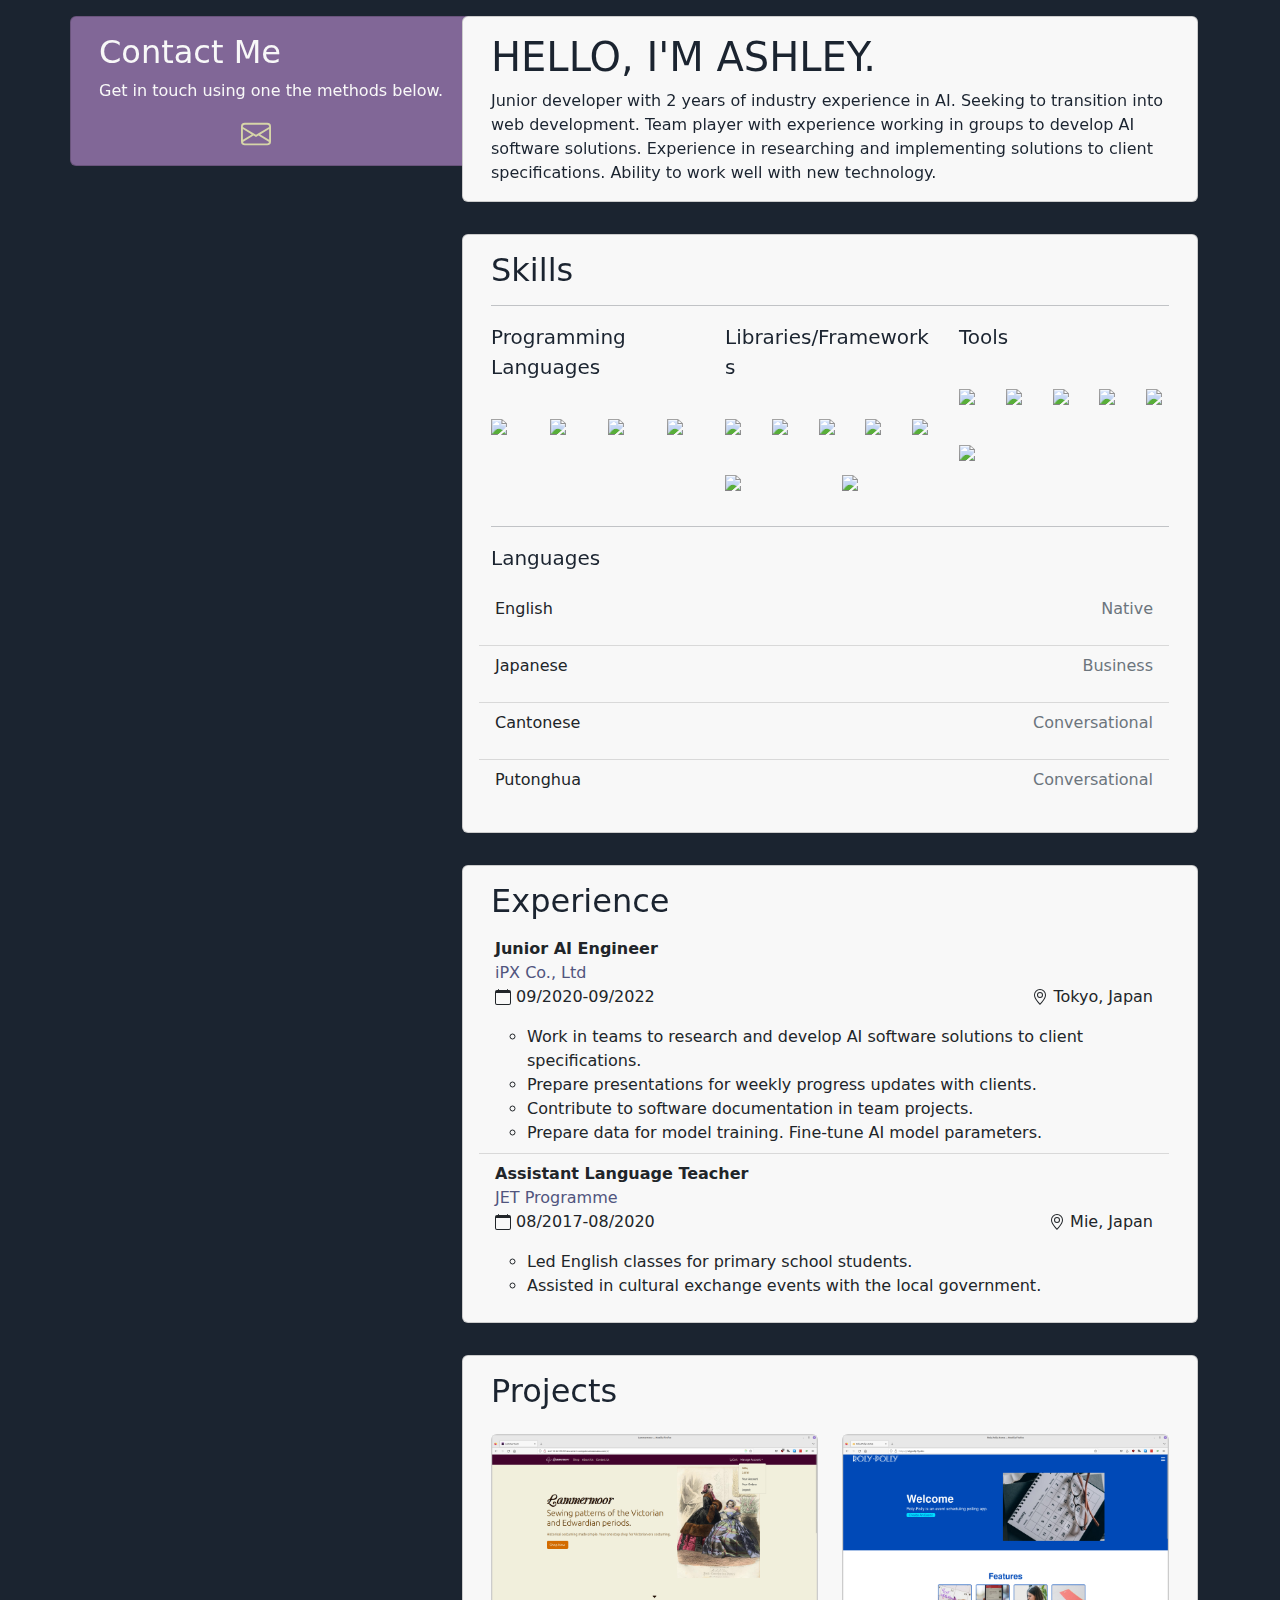
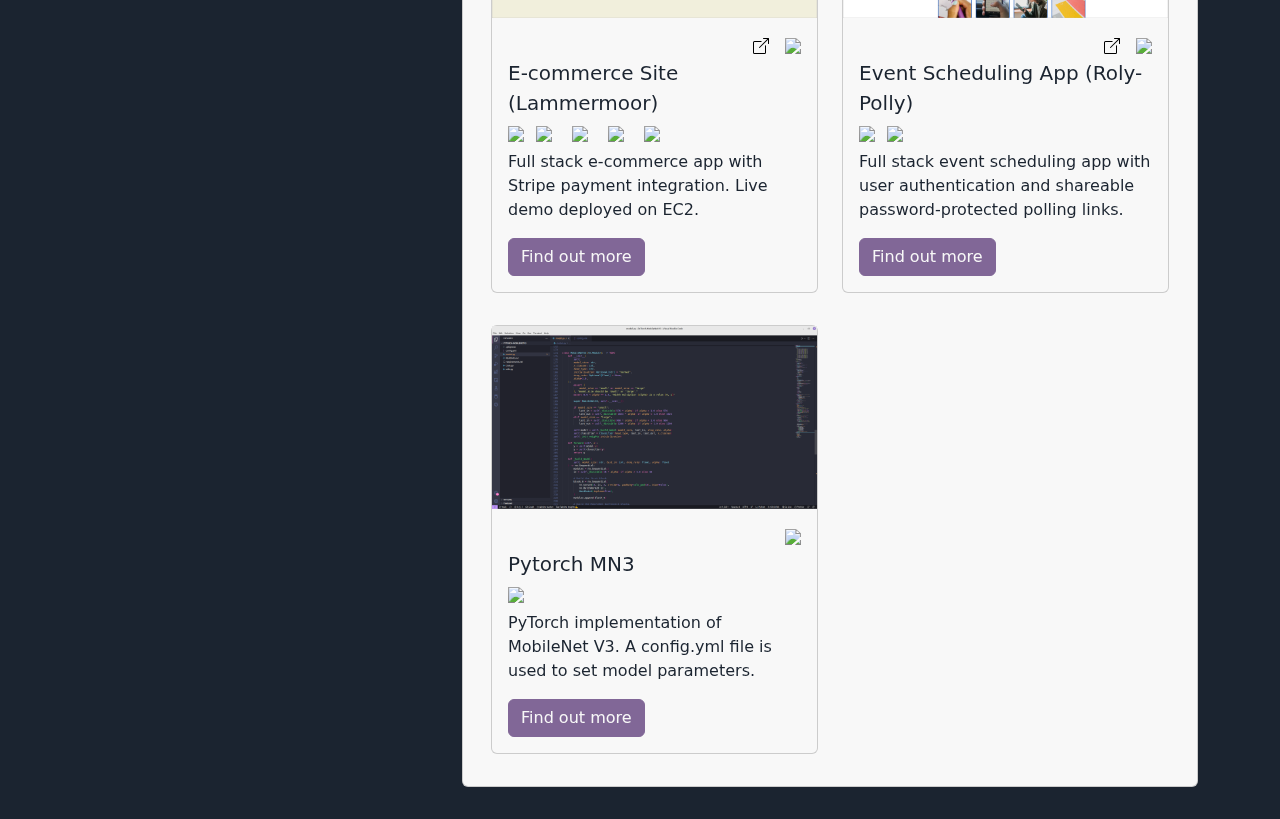
==== index.html @ e58e3824 "Initial commit" ====
<!DOCTYPE html>
<html lang="en">
  <head>
    <meta charset="utf-8" />
    <meta name="viewport" content="width=device-width, initial-scale=1" />
    <title>Ashley Pak &#124; Developer</title>
    <meta name="author" content="Ashley Pak" />
    <meta
      name="description"
      content="I'm a Python developer with two years of experience."
    />
    <link href="/css/main.min.css" rel="stylesheet" />
    <link
      rel="stylesheet"
      href="https://cdn.jsdelivr.net/gh/devicons/devicon@v2.15.1/devicon.min.css"
    />
  </head>
  <body>
    <div class="container py-3">
      <main>
        <div class="row">
          <div class="col-xl-4">
            <div class="row position-fixed d-none d-xl-block">
              <div class="card card-primary">
                <div class="card-body">
                  <h2 class="card-title card-title-primary">Contact Me</h2>
                  <p class="card-text card-text-primary">
                    Get in touch using one the methods below.
                  </p>
                  <div class="d-flex justify-content-between w-50">
                    <a href="https://github.com/ashuuuriii">
                      <i class="devicon-github-original text-light icon-lg"></i>
                    </a>
                    <a href="https://www.linkedin.com/in/ashleyrupak/">
                      <i class="devicon-linkedin-plain text-light icon-lg"></i>
                    </a>
                    <a href="mailto:apak@mailsire.com">
                      <svg
                        xmlns="http://www.w3.org/2000/svg"
                        width="30"
                        height="30"
                        fill="#d6d5a8"
                        class="bi bi-envelope"
                        viewBox="0 0 16 16"
                      >
                        <path
                          d="M0 4a2 2 0 0 1 2-2h12a2 2 0 0 1 2 2v8a2 2 0 0 1-2 2H2a2 2 0 0 1-2-2V4Zm2-1a1 1 0 0 0-1 1v.217l7 4.2 7-4.2V4a1 1 0 0 0-1-1H2Zm13 2.383-4.708 2.825L15 11.105V5.383Zm-.034 6.876-5.64-3.471L8 9.583l-1.326-.795-5.64 3.47A1 1 0 0 0 2 13h12a1 1 0 0 0 .966-.741ZM1 11.105l4.708-2.897L1 5.383v5.722Z"
                        />
                      </svg>
                    </a>
                  </div>
                </div>
              </div>
            </div>
          </div>
          <div class="col-xl-8 px-4">
            <div class="row pb-3">
              <div class="card card-default" id="about-card">
                <div class="card-body">
                  <h1 class="card-title text-uppercase">Hello, I'm Ashley.</h1>
                  <p class="card-text">
                    Junior developer with 2 years of industry experience in AI.
                    Seeking to transition into web development. Team player with
                    experience working in groups to develop AI software
                    solutions. Experience in researching and implementing
                    solutions to client specifications. Ability to work well
                    with new technology.
                  </p>
                </div>
              </div>
            </div>
            <div class="row py-3">
              <div class="card card-default" id="skills-card">
                <div class="card-body">
                  <h2 class="card-title">Skills</h2>
                  <hr />
                  <div class="row">
                    <div class="col-lg-4">
                      <p class="lead card-text">Programming Languages</p>
                      <div class="row">
                        <div class="col py-3">
                          <img
                            src="https://cdn.jsdelivr.net/gh/devicons/devicon/icons/python/python-original-wordmark.svg"
                            width="50"
                          />
                        </div>
                        <div class="col py-3">
                          <img
                            src="https://cdn.jsdelivr.net/gh/devicons/devicon/icons/javascript/javascript-original.svg"
                            width="50"
                          />
                        </div>
                        <div class="col py-3">
                          <img
                            src="https://cdn.jsdelivr.net/gh/devicons/devicon/icons/html5/html5-original-wordmark.svg"
                            width="50"
                          />
                        </div>
                        <div class="col py-3">
                          <img
                            src="https://cdn.jsdelivr.net/gh/devicons/devicon/icons/css3/css3-original-wordmark.svg"
                            width="50"
                          />
                        </div>
                      </div>
                    </div>
                    <div class="col-lg-4">
                      <p class="lead card-text">Libraries/Frameworks</p>
                      <div class="row">
                        <div class="col py-3">
                          <img
                            src="https://cdn.jsdelivr.net/gh/devicons/devicon/icons/django/django-plain.svg"
                            width="50"
                          />
                        </div>
                        <div class="col py-3">
                          <img
                            src="https://cdn.jsdelivr.net/gh/devicons/devicon/icons/react/react-original.svg"
                            width="50"
                          />
                        </div>
                        <div class="col py-3">
                          <img
                            src="https://cdn.jsdelivr.net/gh/devicons/devicon/icons/pytorch/pytorch-original.svg"
                            width="50"
                          />
                        </div>
                        <div class="col py-3">
                          <img
                            src="https://cdn.jsdelivr.net/gh/devicons/devicon/icons/tensorflow/tensorflow-original.svg"
                            width="50"
                          />
                        </div>
                        <div class="col py-3">
                          <img
                            src="https://cdn.jsdelivr.net/gh/devicons/devicon/icons/pandas/pandas-original.svg"
                            width="50"
                          />
                        </div>
                        <div class="col py-3">
                          <img
                            src="https://cdn.jsdelivr.net/gh/devicons/devicon/icons/numpy/numpy-original.svg"
                            width="50"
                          />
                        </div>
                        <div class="col py-3">
                          <img
                            src="https://cdn.jsdelivr.net/gh/devicons/devicon/icons/bootstrap/bootstrap-original.svg"
                            width="50"
                          />
                        </div>
                      </div>
                    </div>
                    <div class="col-lg-4">
                      <p class="lead card-text">Tools</p>
                      <div class="row">
                        <div class="col py-3">
                          <img
                            src="https://cdn.jsdelivr.net/gh/devicons/devicon/icons/git/git-original.svg"
                            width="50"
                          />
                        </div>
                        <div class="col py-3">
                          <img
                            src="https://cdn.jsdelivr.net/gh/devicons/devicon/icons/jira/jira-original-wordmark.svg"
                            width="50"
                          />
                        </div>
                        <div class="col py-3">
                          <img
                            src="https://cdn.jsdelivr.net/gh/devicons/devicon/icons/docker/docker-plain.svg"
                            width="50"
                          />
                        </div>
                        <div class="col py-3">
                          <img
                            src="https://cdn.jsdelivr.net/gh/devicons/devicon/icons/amazonwebservices/amazonwebservices-original.svg"
                            width="50"
                          />
                        </div>
                        <div class="col py-3">
                          <img
                            src="https://cdn.jsdelivr.net/gh/devicons/devicon/icons/linux/linux-original.svg"
                            width="50"
                          />
                        </div>
                        <div class="col py-3">
                          <img
                            src="https://cdn.jsdelivr.net/gh/devicons/devicon/icons/vscode/vscode-original.svg"
                            width="50"
                          />
                        </div>
                      </div>
                    </div>
                  </div>
                  <hr />
                  <div class="row">
                    <p class="lead card-text">Languages</p>
                    <ul class="list-group list-group-flush">
                      <li class="list-group-item">
                        <div class="d-flex justify-content-between">
                          <p>English</p>
                          <p class="text-muted">Native</p>
                        </div>
                      </li>
                      <li class="list-group-item">
                        <div class="d-flex justify-content-between">
                          <p>Japanese</p>
                          <p class="text-muted">Business</p>
                        </div>
                      </li>
                      <li class="list-group-item">
                        <div class="d-flex justify-content-between">
                          <p>Cantonese</p>
                          <p class="text-muted">Conversational</p>
                        </div>
                      </li>
                      <li class="list-group-item">
                        <div class="d-flex justify-content-between">
                          <p>Putonghua</p>
                          <p class="text-muted">Conversational</p>
                        </div>
                      </li>
                    </ul>
                  </div>
                </div>
              </div>
            </div>
            <div class="row py-3">
              <div class="card card-default" id="experience-card">
                <div class="card-body">
                  <h2 class="card-title">Experience</h2>
                  <div class="row">
                    <ul class="list-group list-group-flush">
                      <li class="list-group-item">
                        <div class="fw-bold">Junior AI Engineer</div>
                        <div class="text-secondary">iPX Co., Ltd</div>
                        <div class="d-flex justify-content-between">
                          <p>
                            <svg
                              xmlns="http://www.w3.org/2000/svg"
                              width="16"
                              height="16"
                              fill="currentColor"
                              class="bi bi-calendar"
                              viewBox="0 0 16 16"
                            >
                              <path
                                d="M3.5 0a.5.5 0 0 1 .5.5V1h8V.5a.5.5 0 0 1 1 0V1h1a2 2 0 0 1 2 2v11a2 2 0 0 1-2 2H2a2 2 0 0 1-2-2V3a2 2 0 0 1 2-2h1V.5a.5.5 0 0 1 .5-.5zM1 4v10a1 1 0 0 0 1 1h12a1 1 0 0 0 1-1V4H1z"
                              />
                            </svg>
                            09/2020-09/2022
                          </p>
                          <p>
                            <svg
                              xmlns="http://www.w3.org/2000/svg"
                              width="16"
                              height="16"
                              fill="currentColor"
                              class="bi bi-geo-alt"
                              viewBox="0 0 16 16"
                            >
                              <path
                                d="M12.166 8.94c-.524 1.062-1.234 2.12-1.96 3.07A31.493 31.493 0 0 1 8 14.58a31.481 31.481 0 0 1-2.206-2.57c-.726-.95-1.436-2.008-1.96-3.07C3.304 7.867 3 6.862 3 6a5 5 0 0 1 10 0c0 .862-.305 1.867-.834 2.94zM8 16s6-5.686 6-10A6 6 0 0 0 2 6c0 4.314 6 10 6 10z"
                              />
                              <path
                                d="M8 8a2 2 0 1 1 0-4 2 2 0 0 1 0 4zm0 1a3 3 0 1 0 0-6 3 3 0 0 0 0 6z"
                              />
                            </svg>
                            Tokyo, Japan
                          </p>
                        </div>
                        <ul>
                          <li>
                            Work in teams to research and develop AI software
                            solutions to client specifications.
                          </li>
                          <li>
                            Prepare presentations for weekly progress updates
                            with clients.
                          </li>
                          <li>
                            Contribute to software documentation in team
                            projects.
                          </li>
                          <li>
                            Prepare data for model training. Fine-tune AI model
                            parameters.
                          </li>
                        </ul>
                      </li>
                      <li class="list-group-item">
                        <div class="fw-bold">Assistant Language Teacher</div>
                        <div class="text-secondary">JET Programme</div>
                        <div class="d-flex justify-content-between">
                          <p>
                            <svg
                              xmlns="http://www.w3.org/2000/svg"
                              width="16"
                              height="16"
                              fill="currentColor"
                              class="bi bi-calendar"
                              viewBox="0 0 16 16"
                            >
                              <path
                                d="M3.5 0a.5.5 0 0 1 .5.5V1h8V.5a.5.5 0 0 1 1 0V1h1a2 2 0 0 1 2 2v11a2 2 0 0 1-2 2H2a2 2 0 0 1-2-2V3a2 2 0 0 1 2-2h1V.5a.5.5 0 0 1 .5-.5zM1 4v10a1 1 0 0 0 1 1h12a1 1 0 0 0 1-1V4H1z"
                              />
                            </svg>
                            08/2017-08/2020
                          </p>
                          <p>
                            <svg
                              xmlns="http://www.w3.org/2000/svg"
                              width="16"
                              height="16"
                              fill="currentColor"
                              class="bi bi-geo-alt"
                              viewBox="0 0 16 16"
                            >
                              <path
                                d="M12.166 8.94c-.524 1.062-1.234 2.12-1.96 3.07A31.493 31.493 0 0 1 8 14.58a31.481 31.481 0 0 1-2.206-2.57c-.726-.95-1.436-2.008-1.96-3.07C3.304 7.867 3 6.862 3 6a5 5 0 0 1 10 0c0 .862-.305 1.867-.834 2.94zM8 16s6-5.686 6-10A6 6 0 0 0 2 6c0 4.314 6 10 6 10z"
                              />
                              <path
                                d="M8 8a2 2 0 1 1 0-4 2 2 0 0 1 0 4zm0 1a3 3 0 1 0 0-6 3 3 0 0 0 0 6z"
                              />
                            </svg>
                            Mie, Japan
                          </p>
                        </div>
                        <ul>
                          <li>
                            Led English classes for primary school students.
                          </li>
                          <li>
                            Assisted in cultural exchange events with the local
                            government.
                          </li>
                        </ul>
                      </li>
                    </ul>
                  </div>
                </div>
              </div>
            </div>
            <div class="row py-3">
              <div class="card card-default" id="project-card">
                <div class="card-body">
                  <h2 class="card-title">Projects</h2>
                  <div class="row">
                    <div class="col-lg-6 my-3">
                      <div class="card card-default">
                        <img
                          src="./img/lm/lm_index.png"
                          class="img-fluid"
                          alt="Lammermoor front page"
                        />
                        <div class="card-body">
                          <div class="d-flex justify-content-end">
                            <a
                              href="http://ec2-13-42-39-255.eu-west-2.compute.amazonaws.com"
                              class="px-3"
                              ><svg
                                xmlns="http://www.w3.org/2000/svg"
                                width="16"
                                height="16"
                                fill="primary"
                                class="bi bi-box-arrow-up-right"
                                viewBox="0 0 16 16"
                              >
                                <path
                                  fill-rule="evenodd"
                                  d="M8.636 3.5a.5.5 0 0 0-.5-.5H1.5A1.5 1.5 0 0 0 0 4.5v10A1.5 1.5 0 0 0 1.5 16h10a1.5 1.5 0 0 0 1.5-1.5V7.864a.5.5 0 0 0-1 0V14.5a.5.5 0 0 1-.5.5h-10a.5.5 0 0 1-.5-.5v-10a.5.5 0 0 1 .5-.5h6.636a.5.5 0 0 0 .5-.5z"
                                />
                                <path
                                  fill-rule="evenodd"
                                  d="M16 .5a.5.5 0 0 0-.5-.5h-5a.5.5 0 0 0 0 1h3.793L6.146 9.146a.5.5 0 1 0 .708.708L15 1.707V5.5a.5.5 0 0 0 1 0v-5z"
                                />
                              </svg>
                            </a>
                            <a href="https://github.com/ashuuuriii/lammermoor">
                              <img
                                src="https://cdn.jsdelivr.net/gh/devicons/devicon/icons/github/github-original.svg"
                                width="16"
                              />
                            </a>
                          </div>
                          <p class="lead card-title">
                            E-commerce Site (Lammermoor)
                          </p>
                          <div class="d-flex my-2">
                            <img
                              src="https://cdn.jsdelivr.net/gh/devicons/devicon/icons/django/django-plain.svg"
                              width="20"
                              class="mr-2"
                            />
                            <img
                              src="https://cdn.jsdelivr.net/gh/devicons/devicon/icons/react/react-original.svg"
                              width="20"
                              class="mx-2"
                            />
                            <img
                              src="https://cdn.jsdelivr.net/gh/devicons/devicon/icons/redux/redux-original.svg"
                              width="20"
                              class="mx-2"
                            />
                            <img
                              src="https://cdn.jsdelivr.net/gh/devicons/devicon/icons/bootstrap/bootstrap-original.svg"
                              width="20"
                              class="mx-2"
                            />
                            <img
                              src="https://cdn.jsdelivr.net/gh/devicons/devicon/icons/postgresql/postgresql-original.svg"
                              width="20"
                              class="mx-2"
                            />
                          </div>
                          <p class="card-text">
                            Full stack e-commerce app with Stripe payment
                            integration. Live demo deployed on EC2.
                          </p>
                          <a href="./lammermoor.html" class="btn btn-primary"
                            >Find out more</a
                          >
                        </div>
                      </div>
                    </div>
                    <div class="col-lg-6 my-3">
                      <div class="card card-default">
                        <img
                          src="./img/rp/rp_index.png"
                          class="img-fluid"
                          alt="RolyPolly index page"
                        />
                        <div class="card-body">
                          <div class="d-flex justify-content-end">
                            <a href="https://rolypolly.fly.dev" class="px-3"
                              ><svg
                                xmlns="http://www.w3.org/2000/svg"
                                width="16"
                                height="16"
                                fill="primary"
                                class="bi bi-box-arrow-up-right"
                                viewBox="0 0 16 16"
                              >
                                <path
                                  fill-rule="evenodd"
                                  d="M8.636 3.5a.5.5 0 0 0-.5-.5H1.5A1.5 1.5 0 0 0 0 4.5v10A1.5 1.5 0 0 0 1.5 16h10a1.5 1.5 0 0 0 1.5-1.5V7.864a.5.5 0 0 0-1 0V14.5a.5.5 0 0 1-.5.5h-10a.5.5 0 0 1-.5-.5v-10a.5.5 0 0 1 .5-.5h6.636a.5.5 0 0 0 .5-.5z"
                                />
                                <path
                                  fill-rule="evenodd"
                                  d="M16 .5a.5.5 0 0 0-.5-.5h-5a.5.5 0 0 0 0 1h3.793L6.146 9.146a.5.5 0 1 0 .708.708L15 1.707V5.5a.5.5 0 0 0 1 0v-5z"
                                />
                              </svg>
                            </a>
                            <a href="https://github.com/ashuuuriii/Roly-Polly">
                              <img
                                src="https://cdn.jsdelivr.net/gh/devicons/devicon/icons/github/github-original.svg"
                                width="16"
                              />
                            </a>
                          </div>
                          <p class="lead card-title">
                            Event Scheduling App (Roly-Polly)
                          </p>
                          <div class="d-flex my-2">
                            <img
                              src="https://cdn.jsdelivr.net/gh/devicons/devicon/icons/django/django-plain.svg"
                              width="20"
                              class="mr-2"
                            />
                            <img
                              src="https://cdn.jsdelivr.net/gh/devicons/devicon/icons/postgresql/postgresql-original.svg"
                              width="20"
                              class="mx-2"
                            />
                          </div>
                          <p class="card-text">
                            Full stack event scheduling app with user
                            authentication and shareable password-protected
                            polling links.
                          </p>
                          <a href="./rolypolly.html" class="btn btn-primary"
                            >Find out more</a
                          >
                        </div>
                      </div>
                    </div>
                    <div class="col-lg-6 my-3">
                      <div class="card card-default">
                        <img
                          src="./img/mn3/mn3_class.png"
                          alt="MobileNetV3 class"
                          class="img-fluid"
                        />
                        <div class="card-body">
                          <div class="d-flex justify-content-end">
                            <a
                              href="https://github.com/ashuuuriii/PyTorch-MobileNetV3"
                            >
                              <img
                                src="https://cdn.jsdelivr.net/gh/devicons/devicon/icons/github/github-original.svg"
                                width="16"
                              />
                            </a>
                          </div>
                          <p class="lead card-title">Pytorch MN3</p>
                          <div class="d-flex my-2">
                            <img
                              src="https://cdn.jsdelivr.net/gh/devicons/devicon/icons/pytorch/pytorch-original.svg"
                              width="20"
                              class="mr-2"
                            />
                          </div>
                          <p class="card-text">
                            PyTorch implementation of MobileNet V3. A config.yml
                            file is used to set model parameters.
                          </p>
                          <a href="./pytorchmn3.html" class="btn btn-primary"
                            >Find out more</a
                          >
                        </div>
                      </div>
                    </div>
                  </div>
                </div>
              </div>
            </div>
            <div class="row py-3 d-block d-xl-none">
              <div class="card card-primary">
                <div class="card-body">
                  <h2 class="card-title card-title-primary">Contact Me</h2>
                  <p class="card-text card-text-primary">
                    Get in touch using one the methods below.
                  </p>
                  <div class="d-flex justify-content-between w-25">
                    <a href="https://github.com/ashuuuriii">
                      <i class="devicon-github-original text-light icon-lg mx-1"></i>
                    </a>
                    <a href="https://www.linkedin.com/in/ashleyrupak/">
                      <i class="devicon-linkedin-plain text-light icon-lg mx-1"></i>
                    </a>
                    <a href="mailto:apak@mailsire.com">
                      <svg
                        xmlns="http://www.w3.org/2000/svg"
                        width="30"
                        height="30"
                        fill="#d6d5a8"
                        class="bi bi-envelope mx-1"
                        viewBox="0 0 16 16"
                      >
                        <path
                          d="M0 4a2 2 0 0 1 2-2h12a2 2 0 0 1 2 2v8a2 2 0 0 1-2 2H2a2 2 0 0 1-2-2V4Zm2-1a1 1 0 0 0-1 1v.217l7 4.2 7-4.2V4a1 1 0 0 0-1-1H2Zm13 2.383-4.708 2.825L15 11.105V5.383Zm-.034 6.876-5.64-3.471L8 9.583l-1.326-.795-5.64 3.47A1 1 0 0 0 2 13h12a1 1 0 0 0 .966-.741ZM1 11.105l4.708-2.897L1 5.383v5.722Z"
                        />
                      </svg>
                    </a>
                  </div>
                </div>
              </div>
            </div>
          </div>
        </div>
      </main>
    </div>
  </body>
</html>
---- css/main.min.css ----
.card.card-primary{background-color:#816797}.card-title.card-title-primary{color:#f8f8f8}.card-text.card-text-primary{color:#f8f8f8}.card.card-default{background-color:#f8f8f8}.icon-lg{font-size:2rem}@media screen and (prefers-reduced-motion: no-preference){.fade-in{-webkit-animation:fadeInSlideAnimation ease 3s;animation:fadeInSlideAnimation ease 3s;-webkit-animation-iteration-count:1;animation-iteration-count:1;-webkit-animation-fill-mode:forwards;animation-fill-mode:forwards}}@-webkit-keyframes fadeInSlideAnimation{0%{opacity:0;left:-5%}30%{left:0}100%{opacity:1}}@keyframes fadeInSlideAnimation{0%{opacity:0;left:-5%}30%{left:0}100%{opacity:1}}/*!
 * Bootstrap  v5.2.2 (https://getbootstrap.com/)
 * Copyright 2011-2022 The Bootstrap Authors
 * Copyright 2011-2022 Twitter, Inc.
 * Licensed under MIT (https://github.com/twbs/bootstrap/blob/main/LICENSE)
 */:root{--bs-blue: #0d6efd;--bs-indigo: #6610f2;--bs-purple: #6f42c1;--bs-pink: #d63384;--bs-red: #dc3545;--bs-orange: #fd7e14;--bs-yellow: #ffc107;--bs-green: #198754;--bs-teal: #20c997;--bs-cyan: #0dcaf0;--bs-black: #000;--bs-white: #fff;--bs-gray: #6c757d;--bs-gray-dark: #343a40;--bs-gray-100: #f8f9fa;--bs-gray-200: #e9ecef;--bs-gray-300: #dee2e6;--bs-gray-400: #ced4da;--bs-gray-500: #adb5bd;--bs-gray-600: #6c757d;--bs-gray-700: #495057;--bs-gray-800: #343a40;--bs-gray-900: #212529;--bs-primary: #816797;--bs-secondary: #51557e;--bs-success: #198754;--bs-info: #0dcaf0;--bs-warning: #ffc107;--bs-danger: #dc3545;--bs-light: #f8f8f8;--bs-dark: #1b2430;--bs-primary-rgb: 129, 103, 151;--bs-secondary-rgb: 81, 85, 126;--bs-success-rgb: 25, 135, 84;--bs-info-rgb: 13, 202, 240;--bs-warning-rgb: 255, 193, 7;--bs-danger-rgb: 220, 53, 69;--bs-light-rgb: 248, 248, 248;--bs-dark-rgb: 27, 36, 48;--bs-white-rgb: 255, 255, 255;--bs-black-rgb: 0, 0, 0;--bs-body-color-rgb: 27, 36, 48;--bs-body-bg-rgb: 27, 36, 48;--bs-font-sans-serif: system-ui, -apple-system, "Segoe UI", Roboto, "Helvetica Neue", "Noto Sans", "Liberation Sans", Arial, sans-serif, "Apple Color Emoji", "Segoe UI Emoji", "Segoe UI Symbol", "Noto Color Emoji";--bs-font-monospace: SFMono-Regular, Menlo, Monaco, Consolas, "Liberation Mono", "Courier New", monospace;--bs-gradient: linear-gradient(180deg, rgba(255, 255, 255, 0.15), rgba(255, 255, 255, 0));--bs-body-font-family: var(--bs-font-sans-serif);--bs-body-font-size:1rem;--bs-body-font-weight: 400;--bs-body-line-height: 1.5;--bs-body-color: #1b2430;--bs-body-bg: #1b2430;--bs-border-width: 1px;--bs-border-style: solid;--bs-border-color: #dee2e6;--bs-border-color-translucent: rgba(0, 0, 0, 0.175);--bs-border-radius: 0.375rem;--bs-border-radius-sm: 0.25rem;--bs-border-radius-lg: 0.5rem;--bs-border-radius-xl: 1rem;--bs-border-radius-2xl: 2rem;--bs-border-radius-pill: 50rem;--bs-link-color: #816797;--bs-link-hover-color: #675279;--bs-code-color: #d63384;--bs-highlight-bg: #fff3cd}*,*::before,*::after{box-sizing:border-box}@media(prefers-reduced-motion: no-preference){:root{scroll-behavior:smooth}}body{margin:0;font-family:var(--bs-body-font-family);font-size:var(--bs-body-font-size);font-weight:var(--bs-body-font-weight);line-height:var(--bs-body-line-height);color:var(--bs-body-color);text-align:var(--bs-body-text-align);background-color:var(--bs-body-bg);-webkit-text-size-adjust:100%;-webkit-tap-highlight-color:rgba(0,0,0,0)}hr{margin:1rem 0;color:inherit;border:0;border-top:1px solid;opacity:.25}h6,.h6,h5,.h5,h4,.h4,h3,.h3,h2,.h2,h1,.h1{margin-top:0;margin-bottom:.5rem;font-weight:500;line-height:1.2}h1,.h1{font-size:calc(1.375rem + 1.5vw)}@media(min-width: 1200px){h1,.h1{font-size:2.5rem}}h2,.h2{font-size:calc(1.325rem + 0.9vw)}@media(min-width: 1200px){h2,.h2{font-size:2rem}}h3,.h3{font-size:calc(1.3rem + 0.6vw)}@media(min-width: 1200px){h3,.h3{font-size:1.75rem}}h4,.h4{font-size:calc(1.275rem + 0.3vw)}@media(min-width: 1200px){h4,.h4{font-size:1.5rem}}h5,.h5{font-size:1.25rem}h6,.h6{font-size:1rem}p{margin-top:0;margin-bottom:1rem}abbr[title]{-webkit-text-decoration:underline dotted;text-decoration:underline dotted;cursor:help;-webkit-text-decoration-skip-ink:none;text-decoration-skip-ink:none}address{margin-bottom:1rem;font-style:normal;line-height:inherit}ol,ul{padding-left:2rem}ol,ul,dl{margin-top:0;margin-bottom:1rem}ol ol,ul ul,ol ul,ul ol{margin-bottom:0}dt{font-weight:700}dd{margin-bottom:.5rem;margin-left:0}blockquote{margin:0 0 1rem}b,strong{font-weight:bolder}small,.small{font-size:0.875em}mark,.mark{padding:.1875em;background-color:var(--bs-highlight-bg)}sub,sup{position:relative;font-size:0.75em;line-height:0;vertical-align:baseline}sub{bottom:-0.25em}sup{top:-0.5em}a{color:var(--bs-link-color);text-decoration:underline}a:hover{color:var(--bs-link-hover-color)}a:not([href]):not([class]),a:not([href]):not([class]):hover{color:inherit;text-decoration:none}pre,code,kbd,samp{font-family:var(--bs-font-monospace);font-size:1em}pre{display:block;margin-top:0;margin-bottom:1rem;overflow:auto;font-size:0.875em}pre code{font-size:inherit;color:inherit;word-break:normal}code{font-size:0.875em;color:var(--bs-code-color);word-wrap:break-word}a>code{color:inherit}kbd{padding:.1875rem .375rem;font-size:0.875em;color:var(--bs-body-bg);background-color:var(--bs-body-color);border-radius:.25rem}kbd kbd{padding:0;font-size:1em}figure{margin:0 0 1rem}img,svg{vertical-align:middle}table{caption-side:bottom;border-collapse:collapse}caption{padding-top:.5rem;padding-bottom:.5rem;color:#6c757d;text-align:left}th{text-align:inherit;text-align:-webkit-match-parent}thead,tbody,tfoot,tr,td,th{border-color:inherit;border-style:solid;border-width:0}label{display:inline-block}button{border-radius:0}button:focus:not(:focus-visible){outline:0}input,button,select,optgroup,textarea{margin:0;font-family:inherit;font-size:inherit;line-height:inherit}button,select{text-transform:none}[role=button]{cursor:pointer}select{word-wrap:normal}select:disabled{opacity:1}[list]:not([type=date]):not([type=datetime-local]):not([type=month]):not([type=week]):not([type=time])::-webkit-calendar-picker-indicator{display:none !important}button,[type=button],[type=reset],[type=submit]{-webkit-appearance:button}button:not(:disabled),[type=button]:not(:disabled),[type=reset]:not(:disabled),[type=submit]:not(:disabled){cursor:pointer}::-moz-focus-inner{padding:0;border-style:none}textarea{resize:vertical}fieldset{min-width:0;padding:0;margin:0;border:0}legend{float:left;width:100%;padding:0;margin-bottom:.5rem;font-size:calc(1.275rem + 0.3vw);line-height:inherit}@media(min-width: 1200px){legend{font-size:1.5rem}}legend+*{clear:left}::-webkit-datetime-edit-fields-wrapper,::-webkit-datetime-edit-text,::-webkit-datetime-edit-minute,::-webkit-datetime-edit-hour-field,::-webkit-datetime-edit-day-field,::-webkit-datetime-edit-month-field,::-webkit-datetime-edit-year-field{padding:0}::-webkit-inner-spin-button{height:auto}[type=search]{outline-offset:-2px;-webkit-appearance:textfield}::-webkit-search-decoration{-webkit-appearance:none}::-webkit-color-swatch-wrapper{padding:0}::-webkit-file-upload-button{font:inherit;-webkit-appearance:button}::file-selector-button{font:inherit;-webkit-appearance:button}output{display:inline-block}iframe{border:0}summary{display:list-item;cursor:pointer}progress{vertical-align:baseline}[hidden]{display:none !important}.lead{font-size:1.25rem;font-weight:300}.display-1{font-size:calc(1.625rem + 4.5vw);font-weight:300;line-height:1.2}@media(min-width: 1200px){.display-1{font-size:5rem}}.display-2{font-size:calc(1.575rem + 3.9vw);font-weight:300;line-height:1.2}@media(min-width: 1200px){.display-2{font-size:4.5rem}}.display-3{font-size:calc(1.525rem + 3.3vw);font-weight:300;line-height:1.2}@media(min-width: 1200px){.display-3{font-size:4rem}}.display-4{font-size:calc(1.475rem + 2.7vw);font-weight:300;line-height:1.2}@media(min-width: 1200px){.display-4{font-size:3.5rem}}.display-5{font-size:calc(1.425rem + 2.1vw);font-weight:300;line-height:1.2}@media(min-width: 1200px){.display-5{font-size:3rem}}.display-6{font-size:calc(1.375rem + 1.5vw);font-weight:300;line-height:1.2}@media(min-width: 1200px){.display-6{font-size:2.5rem}}.list-unstyled{padding-left:0;list-style:none}.list-inline{padding-left:0;list-style:none}.list-inline-item{display:inline-block}.list-inline-item:not(:last-child){margin-right:.5rem}.initialism{font-size:0.875em;text-transform:uppercase}.blockquote{margin-bottom:1rem;font-size:1.25rem}.blockquote>:last-child{margin-bottom:0}.blockquote-footer{margin-top:-1rem;margin-bottom:1rem;font-size:0.875em;color:#6c757d}.blockquote-footer::before{content:"— "}.img-fluid{max-width:100%;height:auto}.img-thumbnail{padding:.25rem;background-color:#1b2430;border:1px solid var(--bs-border-color);border-radius:.375rem;max-width:100%;height:auto}.figure{display:inline-block}.figure-img{margin-bottom:.5rem;line-height:1}.figure-caption{font-size:0.875em;color:#6c757d}.container,.container-fluid,.container-xxl,.container-xl,.container-lg,.container-md,.container-sm{--bs-gutter-x: 1.5rem;--bs-gutter-y: 0;width:100%;padding-right:calc(var(--bs-gutter-x)*.5);padding-left:calc(var(--bs-gutter-x)*.5);margin-right:auto;margin-left:auto}@media(min-width: 576px){.container-sm,.container{max-width:540px}}@media(min-width: 768px){.container-md,.container-sm,.container{max-width:720px}}@media(min-width: 992px){.container-lg,.container-md,.container-sm,.container{max-width:960px}}@media(min-width: 1200px){.container-xl,.container-lg,.container-md,.container-sm,.container{max-width:1140px}}@media(min-width: 1400px){.container-xxl,.container-xl,.container-lg,.container-md,.container-sm,.container{max-width:1320px}}.row{--bs-gutter-x: 1.5rem;--bs-gutter-y: 0;display:flex;flex-wrap:wrap;margin-top:calc(-1*var(--bs-gutter-y));margin-right:calc(-0.5*var(--bs-gutter-x));margin-left:calc(-0.5*var(--bs-gutter-x))}.row>*{flex-shrink:0;width:100%;max-width:100%;padding-right:calc(var(--bs-gutter-x)*.5);padding-left:calc(var(--bs-gutter-x)*.5);margin-top:var(--bs-gutter-y)}.col{flex:1 0 0%}.row-cols-auto>*{flex:0 0 auto;width:auto}.row-cols-1>*{flex:0 0 auto;width:100%}.row-cols-2>*{flex:0 0 auto;width:50%}.row-cols-3>*{flex:0 0 auto;width:33.3333333333%}.row-cols-4>*{flex:0 0 auto;width:25%}.row-cols-5>*{flex:0 0 auto;width:20%}.row-cols-6>*{flex:0 0 auto;width:16.6666666667%}.col-auto{flex:0 0 auto;width:auto}.col-1{flex:0 0 auto;width:8.33333333%}.col-2{flex:0 0 auto;width:16.66666667%}.col-3{flex:0 0 auto;width:25%}.col-4{flex:0 0 auto;width:33.33333333%}.col-5{flex:0 0 auto;width:41.66666667%}.col-6{flex:0 0 auto;width:50%}.col-7{flex:0 0 auto;width:58.33333333%}.col-8{flex:0 0 auto;width:66.66666667%}.col-9{flex:0 0 auto;width:75%}.col-10{flex:0 0 auto;width:83.33333333%}.col-11{flex:0 0 auto;width:91.66666667%}.col-12{flex:0 0 auto;width:100%}.offset-1{margin-left:8.33333333%}.offset-2{margin-left:16.66666667%}.offset-3{margin-left:25%}.offset-4{margin-left:33.33333333%}.offset-5{margin-left:41.66666667%}.offset-6{margin-left:50%}.offset-7{margin-left:58.33333333%}.offset-8{margin-left:66.66666667%}.offset-9{margin-left:75%}.offset-10{margin-left:83.33333333%}.offset-11{margin-left:91.66666667%}.g-0,.gx-0{--bs-gutter-x: 0}.g-0,.gy-0{--bs-gutter-y: 0}.g-1,.gx-1{--bs-gutter-x: 0.25rem}.g-1,.gy-1{--bs-gutter-y: 0.25rem}.g-2,.gx-2{--bs-gutter-x: 0.5rem}.g-2,.gy-2{--bs-gutter-y: 0.5rem}.g-3,.gx-3{--bs-gutter-x: 1rem}.g-3,.gy-3{--bs-gutter-y: 1rem}.g-4,.gx-4{--bs-gutter-x: 1.5rem}.g-4,.gy-4{--bs-gutter-y: 1.5rem}.g-5,.gx-5{--bs-gutter-x: 3rem}.g-5,.gy-5{--bs-gutter-y: 3rem}@media(min-width: 576px){.col-sm{flex:1 0 0%}.row-cols-sm-auto>*{flex:0 0 auto;width:auto}.row-cols-sm-1>*{flex:0 0 auto;width:100%}.row-cols-sm-2>*{flex:0 0 auto;width:50%}.row-cols-sm-3>*{flex:0 0 auto;width:33.3333333333%}.row-cols-sm-4>*{flex:0 0 auto;width:25%}.row-cols-sm-5>*{flex:0 0 auto;width:20%}.row-cols-sm-6>*{flex:0 0 auto;width:16.6666666667%}.col-sm-auto{flex:0 0 auto;width:auto}.col-sm-1{flex:0 0 auto;width:8.33333333%}.col-sm-2{flex:0 0 auto;width:16.66666667%}.col-sm-3{flex:0 0 auto;width:25%}.col-sm-4{flex:0 0 auto;width:33.33333333%}.col-sm-5{flex:0 0 auto;width:41.66666667%}.col-sm-6{flex:0 0 auto;width:50%}.col-sm-7{flex:0 0 auto;width:58.33333333%}.col-sm-8{flex:0 0 auto;width:66.66666667%}.col-sm-9{flex:0 0 auto;width:75%}.col-sm-10{flex:0 0 auto;width:83.33333333%}.col-sm-11{flex:0 0 auto;width:91.66666667%}.col-sm-12{flex:0 0 auto;width:100%}.offset-sm-0{margin-left:0}.offset-sm-1{margin-left:8.33333333%}.offset-sm-2{margin-left:16.66666667%}.offset-sm-3{margin-left:25%}.offset-sm-4{margin-left:33.33333333%}.offset-sm-5{margin-left:41.66666667%}.offset-sm-6{margin-left:50%}.offset-sm-7{margin-left:58.33333333%}.offset-sm-8{margin-left:66.66666667%}.offset-sm-9{margin-left:75%}.offset-sm-10{margin-left:83.33333333%}.offset-sm-11{margin-left:91.66666667%}.g-sm-0,.gx-sm-0{--bs-gutter-x: 0}.g-sm-0,.gy-sm-0{--bs-gutter-y: 0}.g-sm-1,.gx-sm-1{--bs-gutter-x: 0.25rem}.g-sm-1,.gy-sm-1{--bs-gutter-y: 0.25rem}.g-sm-2,.gx-sm-2{--bs-gutter-x: 0.5rem}.g-sm-2,.gy-sm-2{--bs-gutter-y: 0.5rem}.g-sm-3,.gx-sm-3{--bs-gutter-x: 1rem}.g-sm-3,.gy-sm-3{--bs-gutter-y: 1rem}.g-sm-4,.gx-sm-4{--bs-gutter-x: 1.5rem}.g-sm-4,.gy-sm-4{--bs-gutter-y: 1.5rem}.g-sm-5,.gx-sm-5{--bs-gutter-x: 3rem}.g-sm-5,.gy-sm-5{--bs-gutter-y: 3rem}}@media(min-width: 768px){.col-md{flex:1 0 0%}.row-cols-md-auto>*{flex:0 0 auto;width:auto}.row-cols-md-1>*{flex:0 0 auto;width:100%}.row-cols-md-2>*{flex:0 0 auto;width:50%}.row-cols-md-3>*{flex:0 0 auto;width:33.3333333333%}.row-cols-md-4>*{flex:0 0 auto;width:25%}.row-cols-md-5>*{flex:0 0 auto;width:20%}.row-cols-md-6>*{flex:0 0 auto;width:16.6666666667%}.col-md-auto{flex:0 0 auto;width:auto}.col-md-1{flex:0 0 auto;width:8.33333333%}.col-md-2{flex:0 0 auto;width:16.66666667%}.col-md-3{flex:0 0 auto;width:25%}.col-md-4{flex:0 0 auto;width:33.33333333%}.col-md-5{flex:0 0 auto;width:41.66666667%}.col-md-6{flex:0 0 auto;width:50%}.col-md-7{flex:0 0 auto;width:58.33333333%}.col-md-8{flex:0 0 auto;width:66.66666667%}.col-md-9{flex:0 0 auto;width:75%}.col-md-10{flex:0 0 auto;width:83.33333333%}.col-md-11{flex:0 0 auto;width:91.66666667%}.col-md-12{flex:0 0 auto;width:100%}.offset-md-0{margin-left:0}.offset-md-1{margin-left:8.33333333%}.offset-md-2{margin-left:16.66666667%}.offset-md-3{margin-left:25%}.offset-md-4{margin-left:33.33333333%}.offset-md-5{margin-left:41.66666667%}.offset-md-6{margin-left:50%}.offset-md-7{margin-left:58.33333333%}.offset-md-8{margin-left:66.66666667%}.offset-md-9{margin-left:75%}.offset-md-10{margin-left:83.33333333%}.offset-md-11{margin-left:91.66666667%}.g-md-0,.gx-md-0{--bs-gutter-x: 0}.g-md-0,.gy-md-0{--bs-gutter-y: 0}.g-md-1,.gx-md-1{--bs-gutter-x: 0.25rem}.g-md-1,.gy-md-1{--bs-gutter-y: 0.25rem}.g-md-2,.gx-md-2{--bs-gutter-x: 0.5rem}.g-md-2,.gy-md-2{--bs-gutter-y: 0.5rem}.g-md-3,.gx-md-3{--bs-gutter-x: 1rem}.g-md-3,.gy-md-3{--bs-gutter-y: 1rem}.g-md-4,.gx-md-4{--bs-gutter-x: 1.5rem}.g-md-4,.gy-md-4{--bs-gutter-y: 1.5rem}.g-md-5,.gx-md-5{--bs-gutter-x: 3rem}.g-md-5,.gy-md-5{--bs-gutter-y: 3rem}}@media(min-width: 992px){.col-lg{flex:1 0 0%}.row-cols-lg-auto>*{flex:0 0 auto;width:auto}.row-cols-lg-1>*{flex:0 0 auto;width:100%}.row-cols-lg-2>*{flex:0 0 auto;width:50%}.row-cols-lg-3>*{flex:0 0 auto;width:33.3333333333%}.row-cols-lg-4>*{flex:0 0 auto;width:25%}.row-cols-lg-5>*{flex:0 0 auto;width:20%}.row-cols-lg-6>*{flex:0 0 auto;width:16.6666666667%}.col-lg-auto{flex:0 0 auto;width:auto}.col-lg-1{flex:0 0 auto;width:8.33333333%}.col-lg-2{flex:0 0 auto;width:16.66666667%}.col-lg-3{flex:0 0 auto;width:25%}.col-lg-4{flex:0 0 auto;width:33.33333333%}.col-lg-5{flex:0 0 auto;width:41.66666667%}.col-lg-6{flex:0 0 auto;width:50%}.col-lg-7{flex:0 0 auto;width:58.33333333%}.col-lg-8{flex:0 0 auto;width:66.66666667%}.col-lg-9{flex:0 0 auto;width:75%}.col-lg-10{flex:0 0 auto;width:83.33333333%}.col-lg-11{flex:0 0 auto;width:91.66666667%}.col-lg-12{flex:0 0 auto;width:100%}.offset-lg-0{margin-left:0}.offset-lg-1{margin-left:8.33333333%}.offset-lg-2{margin-left:16.66666667%}.offset-lg-3{margin-left:25%}.offset-lg-4{margin-left:33.33333333%}.offset-lg-5{margin-left:41.66666667%}.offset-lg-6{margin-left:50%}.offset-lg-7{margin-left:58.33333333%}.offset-lg-8{margin-left:66.66666667%}.offset-lg-9{margin-left:75%}.offset-lg-10{margin-left:83.33333333%}.offset-lg-11{margin-left:91.66666667%}.g-lg-0,.gx-lg-0{--bs-gutter-x: 0}.g-lg-0,.gy-lg-0{--bs-gutter-y: 0}.g-lg-1,.gx-lg-1{--bs-gutter-x: 0.25rem}.g-lg-1,.gy-lg-1{--bs-gutter-y: 0.25rem}.g-lg-2,.gx-lg-2{--bs-gutter-x: 0.5rem}.g-lg-2,.gy-lg-2{--bs-gutter-y: 0.5rem}.g-lg-3,.gx-lg-3{--bs-gutter-x: 1rem}.g-lg-3,.gy-lg-3{--bs-gutter-y: 1rem}.g-lg-4,.gx-lg-4{--bs-gutter-x: 1.5rem}.g-lg-4,.gy-lg-4{--bs-gutter-y: 1.5rem}.g-lg-5,.gx-lg-5{--bs-gutter-x: 3rem}.g-lg-5,.gy-lg-5{--bs-gutter-y: 3rem}}@media(min-width: 1200px){.col-xl{flex:1 0 0%}.row-cols-xl-auto>*{flex:0 0 auto;width:auto}.row-cols-xl-1>*{flex:0 0 auto;width:100%}.row-cols-xl-2>*{flex:0 0 auto;width:50%}.row-cols-xl-3>*{flex:0 0 auto;width:33.3333333333%}.row-cols-xl-4>*{flex:0 0 auto;width:25%}.row-cols-xl-5>*{flex:0 0 auto;width:20%}.row-cols-xl-6>*{flex:0 0 auto;width:16.6666666667%}.col-xl-auto{flex:0 0 auto;width:auto}.col-xl-1{flex:0 0 auto;width:8.33333333%}.col-xl-2{flex:0 0 auto;width:16.66666667%}.col-xl-3{flex:0 0 auto;width:25%}.col-xl-4{flex:0 0 auto;width:33.33333333%}.col-xl-5{flex:0 0 auto;width:41.66666667%}.col-xl-6{flex:0 0 auto;width:50%}.col-xl-7{flex:0 0 auto;width:58.33333333%}.col-xl-8{flex:0 0 auto;width:66.66666667%}.col-xl-9{flex:0 0 auto;width:75%}.col-xl-10{flex:0 0 auto;width:83.33333333%}.col-xl-11{flex:0 0 auto;width:91.66666667%}.col-xl-12{flex:0 0 auto;width:100%}.offset-xl-0{margin-left:0}.offset-xl-1{margin-left:8.33333333%}.offset-xl-2{margin-left:16.66666667%}.offset-xl-3{margin-left:25%}.offset-xl-4{margin-left:33.33333333%}.offset-xl-5{margin-left:41.66666667%}.offset-xl-6{margin-left:50%}.offset-xl-7{margin-left:58.33333333%}.offset-xl-8{margin-left:66.66666667%}.offset-xl-9{margin-left:75%}.offset-xl-10{margin-left:83.33333333%}.offset-xl-11{margin-left:91.66666667%}.g-xl-0,.gx-xl-0{--bs-gutter-x: 0}.g-xl-0,.gy-xl-0{--bs-gutter-y: 0}.g-xl-1,.gx-xl-1{--bs-gutter-x: 0.25rem}.g-xl-1,.gy-xl-1{--bs-gutter-y: 0.25rem}.g-xl-2,.gx-xl-2{--bs-gutter-x: 0.5rem}.g-xl-2,.gy-xl-2{--bs-gutter-y: 0.5rem}.g-xl-3,.gx-xl-3{--bs-gutter-x: 1rem}.g-xl-3,.gy-xl-3{--bs-gutter-y: 1rem}.g-xl-4,.gx-xl-4{--bs-gutter-x: 1.5rem}.g-xl-4,.gy-xl-4{--bs-gutter-y: 1.5rem}.g-xl-5,.gx-xl-5{--bs-gutter-x: 3rem}.g-xl-5,.gy-xl-5{--bs-gutter-y: 3rem}}@media(min-width: 1400px){.col-xxl{flex:1 0 0%}.row-cols-xxl-auto>*{flex:0 0 auto;width:auto}.row-cols-xxl-1>*{flex:0 0 auto;width:100%}.row-cols-xxl-2>*{flex:0 0 auto;width:50%}.row-cols-xxl-3>*{flex:0 0 auto;width:33.3333333333%}.row-cols-xxl-4>*{flex:0 0 auto;width:25%}.row-cols-xxl-5>*{flex:0 0 auto;width:20%}.row-cols-xxl-6>*{flex:0 0 auto;width:16.6666666667%}.col-xxl-auto{flex:0 0 auto;width:auto}.col-xxl-1{flex:0 0 auto;width:8.33333333%}.col-xxl-2{flex:0 0 auto;width:16.66666667%}.col-xxl-3{flex:0 0 auto;width:25%}.col-xxl-4{flex:0 0 auto;width:33.33333333%}.col-xxl-5{flex:0 0 auto;width:41.66666667%}.col-xxl-6{flex:0 0 auto;width:50%}.col-xxl-7{flex:0 0 auto;width:58.33333333%}.col-xxl-8{flex:0 0 auto;width:66.66666667%}.col-xxl-9{flex:0 0 auto;width:75%}.col-xxl-10{flex:0 0 auto;width:83.33333333%}.col-xxl-11{flex:0 0 auto;width:91.66666667%}.col-xxl-12{flex:0 0 auto;width:100%}.offset-xxl-0{margin-left:0}.offset-xxl-1{margin-left:8.33333333%}.offset-xxl-2{margin-left:16.66666667%}.offset-xxl-3{margin-left:25%}.offset-xxl-4{margin-left:33.33333333%}.offset-xxl-5{margin-left:41.66666667%}.offset-xxl-6{margin-left:50%}.offset-xxl-7{margin-left:58.33333333%}.offset-xxl-8{margin-left:66.66666667%}.offset-xxl-9{margin-left:75%}.offset-xxl-10{margin-left:83.33333333%}.offset-xxl-11{margin-left:91.66666667%}.g-xxl-0,.gx-xxl-0{--bs-gutter-x: 0}.g-xxl-0,.gy-xxl-0{--bs-gutter-y: 0}.g-xxl-1,.gx-xxl-1{--bs-gutter-x: 0.25rem}.g-xxl-1,.gy-xxl-1{--bs-gutter-y: 0.25rem}.g-xxl-2,.gx-xxl-2{--bs-gutter-x: 0.5rem}.g-xxl-2,.gy-xxl-2{--bs-gutter-y: 0.5rem}.g-xxl-3,.gx-xxl-3{--bs-gutter-x: 1rem}.g-xxl-3,.gy-xxl-3{--bs-gutter-y: 1rem}.g-xxl-4,.gx-xxl-4{--bs-gutter-x: 1.5rem}.g-xxl-4,.gy-xxl-4{--bs-gutter-y: 1.5rem}.g-xxl-5,.gx-xxl-5{--bs-gutter-x: 3rem}.g-xxl-5,.gy-xxl-5{--bs-gutter-y: 3rem}}.table{--bs-table-color: var(--bs-body-color);--bs-table-bg: transparent;--bs-table-border-color: var(--bs-border-color);--bs-table-accent-bg: transparent;--bs-table-striped-color: var(--bs-body-color);--bs-table-striped-bg: rgba(0, 0, 0, 0.05);--bs-table-active-color: var(--bs-body-color);--bs-table-active-bg: rgba(0, 0, 0, 0.1);--bs-table-hover-color: var(--bs-body-color);--bs-table-hover-bg: rgba(0, 0, 0, 0.075);width:100%;margin-bottom:1rem;color:var(--bs-table-color);vertical-align:top;border-color:var(--bs-table-border-color)}.table>:not(caption)>*>*{padding:.5rem .5rem;background-color:var(--bs-table-bg);border-bottom-width:1px;box-shadow:inset 0 0 0 9999px var(--bs-table-accent-bg)}.table>tbody{vertical-align:inherit}.table>thead{vertical-align:bottom}.table-group-divider{border-top:2px solid currentcolor}.caption-top{caption-side:top}.table-sm>:not(caption)>*>*{padding:.25rem .25rem}.table-bordered>:not(caption)>*{border-width:1px 0}.table-bordered>:not(caption)>*>*{border-width:0 1px}.table-borderless>:not(caption)>*>*{border-bottom-width:0}.table-borderless>:not(:first-child){border-top-width:0}.table-striped>tbody>tr:nth-of-type(odd)>*{--bs-table-accent-bg: var(--bs-table-striped-bg);color:var(--bs-table-striped-color)}.table-striped-columns>:not(caption)>tr>:nth-child(even){--bs-table-accent-bg: var(--bs-table-striped-bg);color:var(--bs-table-striped-color)}.table-active{--bs-table-accent-bg: var(--bs-table-active-bg);color:var(--bs-table-active-color)}.table-hover>tbody>tr:hover>*{--bs-table-accent-bg: var(--bs-table-hover-bg);color:var(--bs-table-hover-color)}.table-primary{--bs-table-color: #1b2430;--bs-table-bg: #e6e1ea;--bs-table-border-color: #d2ced7;--bs-table-striped-bg: #dcd8e1;--bs-table-striped-color: #1b2430;--bs-table-active-bg: #d2ced7;--bs-table-active-color: #1b2430;--bs-table-hover-bg: #d7d3dc;--bs-table-hover-color: #1b2430;color:var(--bs-table-color);border-color:var(--bs-table-border-color)}.table-secondary{--bs-table-color: #1b2430;--bs-table-bg: #dcdde5;--bs-table-border-color: #c9cbd3;--bs-table-striped-bg: #d2d4dc;--bs-table-striped-color: #1b2430;--bs-table-active-bg: #c9cbd3;--bs-table-active-color: #1b2430;--bs-table-hover-bg: #cecfd7;--bs-table-hover-color: #1b2430;color:var(--bs-table-color);border-color:var(--bs-table-border-color)}.table-success{--bs-table-color: #1b2430;--bs-table-bg: #d1e7dd;--bs-table-border-color: #bfd4cc;--bs-table-striped-bg: #c8ddd4;--bs-table-striped-color: #1b2430;--bs-table-active-bg: #bfd4cc;--bs-table-active-color: #1b2430;--bs-table-hover-bg: #c3d8d0;--bs-table-hover-color: #1b2430;color:var(--bs-table-color);border-color:var(--bs-table-border-color)}.table-info{--bs-table-color: #1b2430;--bs-table-bg: #cff4fc;--bs-table-border-color: #bddfe8;--bs-table-striped-bg: #c6eaf2;--bs-table-striped-color: #1b2430;--bs-table-active-bg: #bddfe8;--bs-table-active-color: #1b2430;--bs-table-hover-bg: #c2e4ed;--bs-table-hover-color: #1b2430;color:var(--bs-table-color);border-color:var(--bs-table-border-color)}.table-warning{--bs-table-color: #1b2430;--bs-table-bg: #fff3cd;--bs-table-border-color: #e8debd;--bs-table-striped-bg: #f4e9c5;--bs-table-striped-color: #1b2430;--bs-table-active-bg: #e8debd;--bs-table-active-color: #1b2430;--bs-table-hover-bg: #eee3c1;--bs-table-hover-color: #1b2430;color:var(--bs-table-color);border-color:var(--bs-table-border-color)}.table-danger{--bs-table-color: #1b2430;--bs-table-bg: #f8d7da;--bs-table-border-color: #e2c5c9;--bs-table-striped-bg: #edced2;--bs-table-striped-color: #1b2430;--bs-table-active-bg: #e2c5c9;--bs-table-active-color: #1b2430;--bs-table-hover-bg: #e7cacd;--bs-table-hover-color: #1b2430;color:var(--bs-table-color);border-color:var(--bs-table-border-color)}.table-light{--bs-table-color: #1b2430;--bs-table-bg: #f8f8f8;--bs-table-border-color: #e2e3e4;--bs-table-striped-bg: #ededee;--bs-table-striped-color: #1b2430;--bs-table-active-bg: #e2e3e4;--bs-table-active-color: #1b2430;--bs-table-hover-bg: #e7e8e9;--bs-table-hover-color: #1b2430;color:var(--bs-table-color);border-color:var(--bs-table-border-color)}.table-dark{--bs-table-color: #f8f8f8;--bs-table-bg: #1b2430;--bs-table-border-color: #313944;--bs-table-striped-bg: #262f3a;--bs-table-striped-color: #f8f8f8;--bs-table-active-bg: #313944;--bs-table-active-color: #f8f8f8;--bs-table-hover-bg: #2c343f;--bs-table-hover-color: #f8f8f8;color:var(--bs-table-color);border-color:var(--bs-table-border-color)}.table-responsive{overflow-x:auto;-webkit-overflow-scrolling:touch}@media(max-width: 575.98px){.table-responsive-sm{overflow-x:auto;-webkit-overflow-scrolling:touch}}@media(max-width: 767.98px){.table-responsive-md{overflow-x:auto;-webkit-overflow-scrolling:touch}}@media(max-width: 991.98px){.table-responsive-lg{overflow-x:auto;-webkit-overflow-scrolling:touch}}@media(max-width: 1199.98px){.table-responsive-xl{overflow-x:auto;-webkit-overflow-scrolling:touch}}@media(max-width: 1399.98px){.table-responsive-xxl{overflow-x:auto;-webkit-overflow-scrolling:touch}}.form-label{margin-bottom:.5rem}.col-form-label{padding-top:calc(0.375rem + 1px);padding-bottom:calc(0.375rem + 1px);margin-bottom:0;font-size:inherit;line-height:1.5}.col-form-label-lg{padding-top:calc(0.5rem + 1px);padding-bottom:calc(0.5rem + 1px);font-size:1.25rem}.col-form-label-sm{padding-top:calc(0.25rem + 1px);padding-bottom:calc(0.25rem + 1px);font-size:0.875rem}.form-text{margin-top:.25rem;font-size:0.875em;color:#6c757d}.form-control{display:block;width:100%;padding:.375rem .75rem;font-size:1rem;font-weight:400;line-height:1.5;color:#1b2430;background-color:#1b2430;background-clip:padding-box;border:1px solid #ced4da;-webkit-appearance:none;-moz-appearance:none;appearance:none;border-radius:.375rem;transition:border-color .15s ease-in-out,box-shadow .15s ease-in-out}@media(prefers-reduced-motion: reduce){.form-control{transition:none}}.form-control[type=file]{overflow:hidden}.form-control[type=file]:not(:disabled):not([readonly]){cursor:pointer}.form-control:focus{color:#1b2430;background-color:#1b2430;border-color:#c0b3cb;outline:0;box-shadow:0 0 0 .25rem rgba(129,103,151,.25)}.form-control::-webkit-date-and-time-value{height:1.5em}.form-control::-moz-placeholder{color:#6c757d;opacity:1}.form-control:-ms-input-placeholder{color:#6c757d;opacity:1}.form-control::placeholder{color:#6c757d;opacity:1}.form-control:disabled{background-color:#e9ecef;opacity:1}.form-control::-webkit-file-upload-button{padding:.375rem .75rem;margin:-0.375rem -0.75rem;-webkit-margin-end:.75rem;margin-inline-end:.75rem;color:#1b2430;background-color:#e9ecef;pointer-events:none;border-color:inherit;border-style:solid;border-width:0;border-inline-end-width:1px;border-radius:0;-webkit-transition:color .15s ease-in-out,background-color .15s ease-in-out,border-color .15s ease-in-out,box-shadow .15s ease-in-out;transition:color .15s ease-in-out,background-color .15s ease-in-out,border-color .15s ease-in-out,box-shadow .15s ease-in-out}.form-control::file-selector-button{padding:.375rem .75rem;margin:-0.375rem -0.75rem;-webkit-margin-end:.75rem;margin-inline-end:.75rem;color:#1b2430;background-color:#e9ecef;pointer-events:none;border-color:inherit;border-style:solid;border-width:0;border-inline-end-width:1px;border-radius:0;transition:color .15s ease-in-out,background-color .15s ease-in-out,border-color .15s ease-in-out,box-shadow .15s ease-in-out}@media(prefers-reduced-motion: reduce){.form-control::-webkit-file-upload-button{-webkit-transition:none;transition:none}.form-control::file-selector-button{transition:none}}.form-control:hover:not(:disabled):not([readonly])::-webkit-file-upload-button{background-color:#dde0e3}.form-control:hover:not(:disabled):not([readonly])::file-selector-button{background-color:#dde0e3}.form-control-plaintext{display:block;width:100%;padding:.375rem 0;margin-bottom:0;line-height:1.5;color:#1b2430;background-color:rgba(0,0,0,0);border:solid rgba(0,0,0,0);border-width:1px 0}.form-control-plaintext:focus{outline:0}.form-control-plaintext.form-control-sm,.form-control-plaintext.form-control-lg{padding-right:0;padding-left:0}.form-control-sm{min-height:calc(1.5em + 0.5rem + 2px);padding:.25rem .5rem;font-size:0.875rem;border-radius:.25rem}.form-control-sm::-webkit-file-upload-button{padding:.25rem .5rem;margin:-0.25rem -0.5rem;-webkit-margin-end:.5rem;margin-inline-end:.5rem}.form-control-sm::file-selector-button{padding:.25rem .5rem;margin:-0.25rem -0.5rem;-webkit-margin-end:.5rem;margin-inline-end:.5rem}.form-control-lg{min-height:calc(1.5em + 1rem + 2px);padding:.5rem 1rem;font-size:1.25rem;border-radius:.5rem}.form-control-lg::-webkit-file-upload-button{padding:.5rem 1rem;margin:-0.5rem -1rem;-webkit-margin-end:1rem;margin-inline-end:1rem}.form-control-lg::file-selector-button{padding:.5rem 1rem;margin:-0.5rem -1rem;-webkit-margin-end:1rem;margin-inline-end:1rem}textarea.form-control{min-height:calc(1.5em + 0.75rem + 2px)}textarea.form-control-sm{min-height:calc(1.5em + 0.5rem + 2px)}textarea.form-control-lg{min-height:calc(1.5em + 1rem + 2px)}.form-control-color{width:3rem;height:calc(1.5em + 0.75rem + 2px);padding:.375rem}.form-control-color:not(:disabled):not([readonly]){cursor:pointer}.form-control-color::-moz-color-swatch{border:0 !important;border-radius:.375rem}.form-control-color::-webkit-color-swatch{border-radius:.375rem}.form-control-color.form-control-sm{height:calc(1.5em + 0.5rem + 2px)}.form-control-color.form-control-lg{height:calc(1.5em + 1rem + 2px)}.form-select{display:block;width:100%;padding:.375rem 2.25rem .375rem .75rem;-moz-padding-start:calc(0.75rem - 3px);font-size:1rem;font-weight:400;line-height:1.5;color:#1b2430;background-color:#1b2430;background-image:url("data:image/svg+xml,%3csvg xmlns='http://www.w3.org/2000/svg' viewBox='0 0 16 16'%3e%3cpath fill='none' stroke='%23343a40' stroke-linecap='round' stroke-linejoin='round' stroke-width='2' d='m2 5 6 6 6-6'/%3e%3c/svg%3e");background-repeat:no-repeat;background-position:right .75rem center;background-size:16px 12px;border:1px solid #ced4da;border-radius:.375rem;transition:border-color .15s ease-in-out,box-shadow .15s ease-in-out;-webkit-appearance:none;-moz-appearance:none;appearance:none}@media(prefers-reduced-motion: reduce){.form-select{transition:none}}.form-select:focus{border-color:#c0b3cb;outline:0;box-shadow:0 0 0 .25rem rgba(129,103,151,.25)}.form-select[multiple],.form-select[size]:not([size="1"]){padding-right:.75rem;background-image:none}.form-select:disabled{background-color:#e9ecef}.form-select:-moz-focusring{color:rgba(0,0,0,0);text-shadow:0 0 0 #1b2430}.form-select-sm{padding-top:.25rem;padding-bottom:.25rem;padding-left:.5rem;font-size:0.875rem;border-radius:.25rem}.form-select-lg{padding-top:.5rem;padding-bottom:.5rem;padding-left:1rem;font-size:1.25rem;border-radius:.5rem}.form-check{display:block;min-height:1.5rem;padding-left:1.5em;margin-bottom:.125rem}.form-check .form-check-input{float:left;margin-left:-1.5em}.form-check-reverse{padding-right:1.5em;padding-left:0;text-align:right}.form-check-reverse .form-check-input{float:right;margin-right:-1.5em;margin-left:0}.form-check-input{width:1em;height:1em;margin-top:.25em;vertical-align:top;background-color:#1b2430;background-repeat:no-repeat;background-position:center;background-size:contain;border:1px solid rgba(0,0,0,.25);-webkit-appearance:none;-moz-appearance:none;appearance:none;-webkit-print-color-adjust:exact;color-adjust:exact;print-color-adjust:exact}.form-check-input[type=checkbox]{border-radius:.25em}.form-check-input[type=radio]{border-radius:50%}.form-check-input:active{filter:brightness(90%)}.form-check-input:focus{border-color:#c0b3cb;outline:0;box-shadow:0 0 0 .25rem rgba(129,103,151,.25)}.form-check-input:checked{background-color:#816797;border-color:#816797}.form-check-input:checked[type=checkbox]{background-image:url("data:image/svg+xml,%3csvg xmlns='http://www.w3.org/2000/svg' viewBox='0 0 20 20'%3e%3cpath fill='none' stroke='%23fff' stroke-linecap='round' stroke-linejoin='round' stroke-width='3' d='m6 10 3 3 6-6'/%3e%3c/svg%3e")}.form-check-input:checked[type=radio]{background-image:url("data:image/svg+xml,%3csvg xmlns='http://www.w3.org/2000/svg' viewBox='-4 -4 8 8'%3e%3ccircle r='2' fill='%23fff'/%3e%3c/svg%3e")}.form-check-input[type=checkbox]:indeterminate{background-color:#816797;border-color:#816797;background-image:url("data:image/svg+xml,%3csvg xmlns='http://www.w3.org/2000/svg' viewBox='0 0 20 20'%3e%3cpath fill='none' stroke='%23fff' stroke-linecap='round' stroke-linejoin='round' stroke-width='3' d='M6 10h8'/%3e%3c/svg%3e")}.form-check-input:disabled{pointer-events:none;filter:none;opacity:.5}.form-check-input[disabled]~.form-check-label,.form-check-input:disabled~.form-check-label{cursor:default;opacity:.5}.form-switch{padding-left:2.5em}.form-switch .form-check-input{width:2em;margin-left:-2.5em;background-image:url("data:image/svg+xml,%3csvg xmlns='http://www.w3.org/2000/svg' viewBox='-4 -4 8 8'%3e%3ccircle r='3' fill='rgba%280, 0, 0, 0.25%29'/%3e%3c/svg%3e");background-position:left center;border-radius:2em;transition:background-position .15s ease-in-out}@media(prefers-reduced-motion: reduce){.form-switch .form-check-input{transition:none}}.form-switch .form-check-input:focus{background-image:url("data:image/svg+xml,%3csvg xmlns='http://www.w3.org/2000/svg' viewBox='-4 -4 8 8'%3e%3ccircle r='3' fill='%23c0b3cb'/%3e%3c/svg%3e")}.form-switch .form-check-input:checked{background-position:right center;background-image:url("data:image/svg+xml,%3csvg xmlns='http://www.w3.org/2000/svg' viewBox='-4 -4 8 8'%3e%3ccircle r='3' fill='%23fff'/%3e%3c/svg%3e")}.form-switch.form-check-reverse{padding-right:2.5em;padding-left:0}.form-switch.form-check-reverse .form-check-input{margin-right:-2.5em;margin-left:0}.form-check-inline{display:inline-block;margin-right:1rem}.btn-check{position:absolute;clip:rect(0, 0, 0, 0);pointer-events:none}.btn-check[disabled]+.btn,.btn-check:disabled+.btn{pointer-events:none;filter:none;opacity:.65}.form-range{width:100%;height:1.5rem;padding:0;background-color:rgba(0,0,0,0);-webkit-appearance:none;-moz-appearance:none;appearance:none}.form-range:focus{outline:0}.form-range:focus::-webkit-slider-thumb{box-shadow:0 0 0 1px #1b2430,0 0 0 .25rem rgba(129,103,151,.25)}.form-range:focus::-moz-range-thumb{box-shadow:0 0 0 1px #1b2430,0 0 0 .25rem rgba(129,103,151,.25)}.form-range::-moz-focus-outer{border:0}.form-range::-webkit-slider-thumb{width:1rem;height:1rem;margin-top:-0.25rem;background-color:#816797;border:0;border-radius:1rem;-webkit-transition:background-color .15s ease-in-out,border-color .15s ease-in-out,box-shadow .15s ease-in-out;transition:background-color .15s ease-in-out,border-color .15s ease-in-out,box-shadow .15s ease-in-out;-webkit-appearance:none;appearance:none}@media(prefers-reduced-motion: reduce){.form-range::-webkit-slider-thumb{-webkit-transition:none;transition:none}}.form-range::-webkit-slider-thumb:active{background-color:#d9d1e0}.form-range::-webkit-slider-runnable-track{width:100%;height:.5rem;color:rgba(0,0,0,0);cursor:pointer;background-color:#dee2e6;border-color:rgba(0,0,0,0);border-radius:1rem}.form-range::-moz-range-thumb{width:1rem;height:1rem;background-color:#816797;border:0;border-radius:1rem;-moz-transition:background-color .15s ease-in-out,border-color .15s ease-in-out,box-shadow .15s ease-in-out;transition:background-color .15s ease-in-out,border-color .15s ease-in-out,box-shadow .15s ease-in-out;-moz-appearance:none;appearance:none}@media(prefers-reduced-motion: reduce){.form-range::-moz-range-thumb{-moz-transition:none;transition:none}}.form-range::-moz-range-thumb:active{background-color:#d9d1e0}.form-range::-moz-range-track{width:100%;height:.5rem;color:rgba(0,0,0,0);cursor:pointer;background-color:#dee2e6;border-color:rgba(0,0,0,0);border-radius:1rem}.form-range:disabled{pointer-events:none}.form-range:disabled::-webkit-slider-thumb{background-color:#adb5bd}.form-range:disabled::-moz-range-thumb{background-color:#adb5bd}.form-floating{position:relative}.form-floating>.form-control,.form-floating>.form-control-plaintext,.form-floating>.form-select{height:calc(3.5rem + 2px);line-height:1.25}.form-floating>label{position:absolute;top:0;left:0;width:100%;height:100%;padding:1rem .75rem;overflow:hidden;text-align:start;text-overflow:ellipsis;white-space:nowrap;pointer-events:none;border:1px solid rgba(0,0,0,0);transform-origin:0 0;transition:opacity .1s ease-in-out,transform .1s ease-in-out}@media(prefers-reduced-motion: reduce){.form-floating>label{transition:none}}.form-floating>.form-control,.form-floating>.form-control-plaintext{padding:1rem .75rem}.form-floating>.form-control::-moz-placeholder, .form-floating>.form-control-plaintext::-moz-placeholder{color:rgba(0,0,0,0)}.form-floating>.form-control:-ms-input-placeholder, .form-floating>.form-control-plaintext:-ms-input-placeholder{color:rgba(0,0,0,0)}.form-floating>.form-control::placeholder,.form-floating>.form-control-plaintext::placeholder{color:rgba(0,0,0,0)}.form-floating>.form-control:not(:-moz-placeholder-shown), .form-floating>.form-control-plaintext:not(:-moz-placeholder-shown){padding-top:1.625rem;padding-bottom:.625rem}.form-floating>.form-control:not(:-ms-input-placeholder), .form-floating>.form-control-plaintext:not(:-ms-input-placeholder){padding-top:1.625rem;padding-bottom:.625rem}.form-floating>.form-control:focus,.form-floating>.form-control:not(:placeholder-shown),.form-floating>.form-control-plaintext:focus,.form-floating>.form-control-plaintext:not(:placeholder-shown){padding-top:1.625rem;padding-bottom:.625rem}.form-floating>.form-control:-webkit-autofill,.form-floating>.form-control-plaintext:-webkit-autofill{padding-top:1.625rem;padding-bottom:.625rem}.form-floating>.form-select{padding-top:1.625rem;padding-bottom:.625rem}.form-floating>.form-control:not(:-moz-placeholder-shown)~label{opacity:.65;transform:scale(0.85) translateY(-0.5rem) translateX(0.15rem)}.form-floating>.form-control:not(:-ms-input-placeholder)~label{opacity:.65;transform:scale(0.85) translateY(-0.5rem) translateX(0.15rem)}.form-floating>.form-control:focus~label,.form-floating>.form-control:not(:placeholder-shown)~label,.form-floating>.form-control-plaintext~label,.form-floating>.form-select~label{opacity:.65;transform:scale(0.85) translateY(-0.5rem) translateX(0.15rem)}.form-floating>.form-control:-webkit-autofill~label{opacity:.65;transform:scale(0.85) translateY(-0.5rem) translateX(0.15rem)}.form-floating>.form-control-plaintext~label{border-width:1px 0}.input-group{position:relative;display:flex;flex-wrap:wrap;align-items:stretch;width:100%}.input-group>.form-control,.input-group>.form-select,.input-group>.form-floating{position:relative;flex:1 1 auto;width:1%;min-width:0}.input-group>.form-control:focus,.input-group>.form-select:focus,.input-group>.form-floating:focus-within{z-index:5}.input-group .btn{position:relative;z-index:2}.input-group .btn:focus{z-index:5}.input-group-text{display:flex;align-items:center;padding:.375rem .75rem;font-size:1rem;font-weight:400;line-height:1.5;color:#1b2430;text-align:center;white-space:nowrap;background-color:#e9ecef;border:1px solid #ced4da;border-radius:.375rem}.input-group-lg>.form-control,.input-group-lg>.form-select,.input-group-lg>.input-group-text,.input-group-lg>.btn{padding:.5rem 1rem;font-size:1.25rem;border-radius:.5rem}.input-group-sm>.form-control,.input-group-sm>.form-select,.input-group-sm>.input-group-text,.input-group-sm>.btn{padding:.25rem .5rem;font-size:0.875rem;border-radius:.25rem}.input-group-lg>.form-select,.input-group-sm>.form-select{padding-right:3rem}.input-group:not(.has-validation)>:not(:last-child):not(.dropdown-toggle):not(.dropdown-menu):not(.form-floating),.input-group:not(.has-validation)>.dropdown-toggle:nth-last-child(n+3),.input-group:not(.has-validation)>.form-floating:not(:last-child)>.form-control,.input-group:not(.has-validation)>.form-floating:not(:last-child)>.form-select{border-top-right-radius:0;border-bottom-right-radius:0}.input-group.has-validation>:nth-last-child(n+3):not(.dropdown-toggle):not(.dropdown-menu):not(.form-floating),.input-group.has-validation>.dropdown-toggle:nth-last-child(n+4),.input-group.has-validation>.form-floating:nth-last-child(n+3)>.form-control,.input-group.has-validation>.form-floating:nth-last-child(n+3)>.form-select{border-top-right-radius:0;border-bottom-right-radius:0}.input-group>:not(:first-child):not(.dropdown-menu):not(.valid-tooltip):not(.valid-feedback):not(.invalid-tooltip):not(.invalid-feedback){margin-left:-1px;border-top-left-radius:0;border-bottom-left-radius:0}.input-group>.form-floating:not(:first-child)>.form-control,.input-group>.form-floating:not(:first-child)>.form-select{border-top-left-radius:0;border-bottom-left-radius:0}.valid-feedback{display:none;width:100%;margin-top:.25rem;font-size:0.875em;color:#198754}.valid-tooltip{position:absolute;top:100%;z-index:5;display:none;max-width:100%;padding:.25rem .5rem;margin-top:.1rem;font-size:0.875rem;color:#fff;background-color:rgba(25,135,84,.9);border-radius:.375rem}.was-validated :valid~.valid-feedback,.was-validated :valid~.valid-tooltip,.is-valid~.valid-feedback,.is-valid~.valid-tooltip{display:block}.was-validated .form-control:valid,.form-control.is-valid{border-color:#198754;padding-right:calc(1.5em + 0.75rem);background-image:url("data:image/svg+xml,%3csvg xmlns='http://www.w3.org/2000/svg' viewBox='0 0 8 8'%3e%3cpath fill='%23198754' d='M2.3 6.73.6 4.53c-.4-1.04.46-1.4 1.1-.8l1.1 1.4 3.4-3.8c.6-.63 1.6-.27 1.2.7l-4 4.6c-.43.5-.8.4-1.1.1z'/%3e%3c/svg%3e");background-repeat:no-repeat;background-position:right calc(0.375em + 0.1875rem) center;background-size:calc(0.75em + 0.375rem) calc(0.75em + 0.375rem)}.was-validated .form-control:valid:focus,.form-control.is-valid:focus{border-color:#198754;box-shadow:0 0 0 .25rem rgba(25,135,84,.25)}.was-validated textarea.form-control:valid,textarea.form-control.is-valid{padding-right:calc(1.5em + 0.75rem);background-position:top calc(0.375em + 0.1875rem) right calc(0.375em + 0.1875rem)}.was-validated .form-select:valid,.form-select.is-valid{border-color:#198754}.was-validated .form-select:valid:not([multiple]):not([size]),.was-validated .form-select:valid:not([multiple])[size="1"],.form-select.is-valid:not([multiple]):not([size]),.form-select.is-valid:not([multiple])[size="1"]{padding-right:4.125rem;background-image:url("data:image/svg+xml,%3csvg xmlns='http://www.w3.org/2000/svg' viewBox='0 0 16 16'%3e%3cpath fill='none' stroke='%23343a40' stroke-linecap='round' stroke-linejoin='round' stroke-width='2' d='m2 5 6 6 6-6'/%3e%3c/svg%3e"),url("data:image/svg+xml,%3csvg xmlns='http://www.w3.org/2000/svg' viewBox='0 0 8 8'%3e%3cpath fill='%23198754' d='M2.3 6.73.6 4.53c-.4-1.04.46-1.4 1.1-.8l1.1 1.4 3.4-3.8c.6-.63 1.6-.27 1.2.7l-4 4.6c-.43.5-.8.4-1.1.1z'/%3e%3c/svg%3e");background-position:right .75rem center,center right 2.25rem;background-size:16px 12px,calc(0.75em + 0.375rem) calc(0.75em + 0.375rem)}.was-validated .form-select:valid:focus,.form-select.is-valid:focus{border-color:#198754;box-shadow:0 0 0 .25rem rgba(25,135,84,.25)}.was-validated .form-control-color:valid,.form-control-color.is-valid{width:calc(3rem + calc(1.5em + 0.75rem))}.was-validated .form-check-input:valid,.form-check-input.is-valid{border-color:#198754}.was-validated .form-check-input:valid:checked,.form-check-input.is-valid:checked{background-color:#198754}.was-validated .form-check-input:valid:focus,.form-check-input.is-valid:focus{box-shadow:0 0 0 .25rem rgba(25,135,84,.25)}.was-validated .form-check-input:valid~.form-check-label,.form-check-input.is-valid~.form-check-label{color:#198754}.form-check-inline .form-check-input~.valid-feedback{margin-left:.5em}.was-validated .input-group>.form-control:not(:focus):valid,.input-group>.form-control:not(:focus).is-valid,.was-validated .input-group>.form-select:not(:focus):valid,.input-group>.form-select:not(:focus).is-valid,.was-validated .input-group>.form-floating:not(:focus-within):valid,.input-group>.form-floating:not(:focus-within).is-valid{z-index:3}.invalid-feedback{display:none;width:100%;margin-top:.25rem;font-size:0.875em;color:#dc3545}.invalid-tooltip{position:absolute;top:100%;z-index:5;display:none;max-width:100%;padding:.25rem .5rem;margin-top:.1rem;font-size:0.875rem;color:#fff;background-color:rgba(220,53,69,.9);border-radius:.375rem}.was-validated :invalid~.invalid-feedback,.was-validated :invalid~.invalid-tooltip,.is-invalid~.invalid-feedback,.is-invalid~.invalid-tooltip{display:block}.was-validated .form-control:invalid,.form-control.is-invalid{border-color:#dc3545;padding-right:calc(1.5em + 0.75rem);background-image:url("data:image/svg+xml,%3csvg xmlns='http://www.w3.org/2000/svg' viewBox='0 0 12 12' width='12' height='12' fill='none' stroke='%23dc3545'%3e%3ccircle cx='6' cy='6' r='4.5'/%3e%3cpath stroke-linejoin='round' d='M5.8 3.6h.4L6 6.5z'/%3e%3ccircle cx='6' cy='8.2' r='.6' fill='%23dc3545' stroke='none'/%3e%3c/svg%3e");background-repeat:no-repeat;background-position:right calc(0.375em + 0.1875rem) center;background-size:calc(0.75em + 0.375rem) calc(0.75em + 0.375rem)}.was-validated .form-control:invalid:focus,.form-control.is-invalid:focus{border-color:#dc3545;box-shadow:0 0 0 .25rem rgba(220,53,69,.25)}.was-validated textarea.form-control:invalid,textarea.form-control.is-invalid{padding-right:calc(1.5em + 0.75rem);background-position:top calc(0.375em + 0.1875rem) right calc(0.375em + 0.1875rem)}.was-validated .form-select:invalid,.form-select.is-invalid{border-color:#dc3545}.was-validated .form-select:invalid:not([multiple]):not([size]),.was-validated .form-select:invalid:not([multiple])[size="1"],.form-select.is-invalid:not([multiple]):not([size]),.form-select.is-invalid:not([multiple])[size="1"]{padding-right:4.125rem;background-image:url("data:image/svg+xml,%3csvg xmlns='http://www.w3.org/2000/svg' viewBox='0 0 16 16'%3e%3cpath fill='none' stroke='%23343a40' stroke-linecap='round' stroke-linejoin='round' stroke-width='2' d='m2 5 6 6 6-6'/%3e%3c/svg%3e"),url("data:image/svg+xml,%3csvg xmlns='http://www.w3.org/2000/svg' viewBox='0 0 12 12' width='12' height='12' fill='none' stroke='%23dc3545'%3e%3ccircle cx='6' cy='6' r='4.5'/%3e%3cpath stroke-linejoin='round' d='M5.8 3.6h.4L6 6.5z'/%3e%3ccircle cx='6' cy='8.2' r='.6' fill='%23dc3545' stroke='none'/%3e%3c/svg%3e");background-position:right .75rem center,center right 2.25rem;background-size:16px 12px,calc(0.75em + 0.375rem) calc(0.75em + 0.375rem)}.was-validated .form-select:invalid:focus,.form-select.is-invalid:focus{border-color:#dc3545;box-shadow:0 0 0 .25rem rgba(220,53,69,.25)}.was-validated .form-control-color:invalid,.form-control-color.is-invalid{width:calc(3rem + calc(1.5em + 0.75rem))}.was-validated .form-check-input:invalid,.form-check-input.is-invalid{border-color:#dc3545}.was-validated .form-check-input:invalid:checked,.form-check-input.is-invalid:checked{background-color:#dc3545}.was-validated .form-check-input:invalid:focus,.form-check-input.is-invalid:focus{box-shadow:0 0 0 .25rem rgba(220,53,69,.25)}.was-validated .form-check-input:invalid~.form-check-label,.form-check-input.is-invalid~.form-check-label{color:#dc3545}.form-check-inline .form-check-input~.invalid-feedback{margin-left:.5em}.was-validated .input-group>.form-control:not(:focus):invalid,.input-group>.form-control:not(:focus).is-invalid,.was-validated .input-group>.form-select:not(:focus):invalid,.input-group>.form-select:not(:focus).is-invalid,.was-validated .input-group>.form-floating:not(:focus-within):invalid,.input-group>.form-floating:not(:focus-within).is-invalid{z-index:4}.btn{--bs-btn-padding-x: 0.75rem;--bs-btn-padding-y: 0.375rem;--bs-btn-font-family: ;--bs-btn-font-size:1rem;--bs-btn-font-weight: 400;--bs-btn-line-height: 1.5;--bs-btn-color: #1b2430;--bs-btn-bg: transparent;--bs-btn-border-width: 1px;--bs-btn-border-color: transparent;--bs-btn-border-radius: 0.375rem;--bs-btn-hover-border-color: transparent;--bs-btn-box-shadow: inset 0 1px 0 rgba(255, 255, 255, 0.15), 0 1px 1px rgba(0, 0, 0, 0.075);--bs-btn-disabled-opacity: 0.65;--bs-btn-focus-box-shadow: 0 0 0 0.25rem rgba(var(--bs-btn-focus-shadow-rgb), .5);display:inline-block;padding:var(--bs-btn-padding-y) var(--bs-btn-padding-x);font-family:var(--bs-btn-font-family);font-size:var(--bs-btn-font-size);font-weight:var(--bs-btn-font-weight);line-height:var(--bs-btn-line-height);color:var(--bs-btn-color);text-align:center;text-decoration:none;vertical-align:middle;cursor:pointer;-webkit-user-select:none;-moz-user-select:none;-ms-user-select:none;user-select:none;border:var(--bs-btn-border-width) solid var(--bs-btn-border-color);border-radius:var(--bs-btn-border-radius);background-color:var(--bs-btn-bg);transition:color .15s ease-in-out,background-color .15s ease-in-out,border-color .15s ease-in-out,box-shadow .15s ease-in-out}@media(prefers-reduced-motion: reduce){.btn{transition:none}}.btn:hover{color:var(--bs-btn-hover-color);background-color:var(--bs-btn-hover-bg);border-color:var(--bs-btn-hover-border-color)}.btn-check+.btn:hover{color:var(--bs-btn-color);background-color:var(--bs-btn-bg);border-color:var(--bs-btn-border-color)}.btn:focus-visible{color:var(--bs-btn-hover-color);background-color:var(--bs-btn-hover-bg);border-color:var(--bs-btn-hover-border-color);outline:0;box-shadow:var(--bs-btn-focus-box-shadow)}.btn-check:focus-visible+.btn{border-color:var(--bs-btn-hover-border-color);outline:0;box-shadow:var(--bs-btn-focus-box-shadow)}.btn-check:checked+.btn,:not(.btn-check)+.btn:active,.btn:first-child:active,.btn.active,.btn.show{color:var(--bs-btn-active-color);background-color:var(--bs-btn-active-bg);border-color:var(--bs-btn-active-border-color)}.btn-check:checked+.btn:focus-visible,:not(.btn-check)+.btn:active:focus-visible,.btn:first-child:active:focus-visible,.btn.active:focus-visible,.btn.show:focus-visible{box-shadow:var(--bs-btn-focus-box-shadow)}.btn:disabled,.btn.disabled,fieldset:disabled .btn{color:var(--bs-btn-disabled-color);pointer-events:none;background-color:var(--bs-btn-disabled-bg);border-color:var(--bs-btn-disabled-border-color);opacity:var(--bs-btn-disabled-opacity)}.btn-primary{--bs-btn-color: #f8f8f8;--bs-btn-bg: #816797;--bs-btn-border-color: #816797;--bs-btn-hover-color: #f8f8f8;--bs-btn-hover-bg: #6e5880;--bs-btn-hover-border-color: #675279;--bs-btn-focus-shadow-rgb: 147, 125, 166;--bs-btn-active-color: #f8f8f8;--bs-btn-active-bg: #675279;--bs-btn-active-border-color: #614d71;--bs-btn-active-shadow: inset 0 3px 5px rgba(0, 0, 0, 0.125);--bs-btn-disabled-color: #f8f8f8;--bs-btn-disabled-bg: #816797;--bs-btn-disabled-border-color: #816797}.btn-secondary{--bs-btn-color: #f8f8f8;--bs-btn-bg: #51557e;--bs-btn-border-color: #51557e;--bs-btn-hover-color: #f8f8f8;--bs-btn-hover-bg: #45486b;--bs-btn-hover-border-color: #414465;--bs-btn-focus-shadow-rgb: 106, 109, 144;--bs-btn-active-color: #f8f8f8;--bs-btn-active-bg: #414465;--bs-btn-active-border-color: #3d405f;--bs-btn-active-shadow: inset 0 3px 5px rgba(0, 0, 0, 0.125);--bs-btn-disabled-color: #f8f8f8;--bs-btn-disabled-bg: #51557e;--bs-btn-disabled-border-color: #51557e}.btn-success{--bs-btn-color: #fff;--bs-btn-bg: #198754;--bs-btn-border-color: #198754;--bs-btn-hover-color: #000;--bs-btn-hover-bg: #3c996e;--bs-btn-hover-border-color: #309365;--bs-btn-focus-shadow-rgb: 60, 153, 110;--bs-btn-active-color: #1b2430;--bs-btn-active-bg: #479f76;--bs-btn-active-border-color: #309365;--bs-btn-active-shadow: inset 0 3px 5px rgba(0, 0, 0, 0.125);--bs-btn-disabled-color: #fff;--bs-btn-disabled-bg: #198754;--bs-btn-disabled-border-color: #198754}.btn-info{--bs-btn-color: #1b2430;--bs-btn-bg: #0dcaf0;--bs-btn-border-color: #0dcaf0;--bs-btn-hover-color: #1b2430;--bs-btn-hover-bg: #31d2f2;--bs-btn-hover-border-color: #25cff2;--bs-btn-focus-shadow-rgb: 15, 177, 211;--bs-btn-active-color: #1b2430;--bs-btn-active-bg: #3dd5f3;--bs-btn-active-border-color: #25cff2;--bs-btn-active-shadow: inset 0 3px 5px rgba(0, 0, 0, 0.125);--bs-btn-disabled-color: #1b2430;--bs-btn-disabled-bg: #0dcaf0;--bs-btn-disabled-border-color: #0dcaf0}.btn-warning{--bs-btn-color: #1b2430;--bs-btn-bg: #ffc107;--bs-btn-border-color: #ffc107;--bs-btn-hover-color: #1b2430;--bs-btn-hover-bg: #ffca2c;--bs-btn-hover-border-color: #ffc720;--bs-btn-focus-shadow-rgb: 221, 169, 13;--bs-btn-active-color: #1b2430;--bs-btn-active-bg: #ffcd39;--bs-btn-active-border-color: #ffc720;--bs-btn-active-shadow: inset 0 3px 5px rgba(0, 0, 0, 0.125);--bs-btn-disabled-color: #1b2430;--bs-btn-disabled-bg: #ffc107;--bs-btn-disabled-border-color: #ffc107}.btn-danger{--bs-btn-color: #fff;--bs-btn-bg: #dc3545;--bs-btn-border-color: #dc3545;--bs-btn-hover-color: #000;--bs-btn-hover-bg: #e15361;--bs-btn-hover-border-color: #e04958;--bs-btn-focus-shadow-rgb: 225, 83, 97;--bs-btn-active-color: #1b2430;--bs-btn-active-bg: #e35d6a;--bs-btn-active-border-color: #e04958;--bs-btn-active-shadow: inset 0 3px 5px rgba(0, 0, 0, 0.125);--bs-btn-disabled-color: #fff;--bs-btn-disabled-bg: #dc3545;--bs-btn-disabled-border-color: #dc3545}.btn-light{--bs-btn-color: #1b2430;--bs-btn-bg: #f8f8f8;--bs-btn-border-color: #f8f8f8;--bs-btn-hover-color: #1b2430;--bs-btn-hover-bg: lightgray;--bs-btn-hover-border-color: #c6c6c6;--bs-btn-focus-shadow-rgb: 215, 216, 218;--bs-btn-active-color: #1b2430;--bs-btn-active-bg: #c6c6c6;--bs-btn-active-border-color: #bababa;--bs-btn-active-shadow: inset 0 3px 5px rgba(0, 0, 0, 0.125);--bs-btn-disabled-color: #1b2430;--bs-btn-disabled-bg: #f8f8f8;--bs-btn-disabled-border-color: #f8f8f8}.btn-dark{--bs-btn-color: #f8f8f8;--bs-btn-bg: #1b2430;--bs-btn-border-color: #1b2430;--bs-btn-hover-color: #f8f8f8;--bs-btn-hover-bg: #3d454f;--bs-btn-hover-border-color: #323a45;--bs-btn-focus-shadow-rgb: 60, 68, 78;--bs-btn-active-color: #f8f8f8;--bs-btn-active-bg: #495059;--bs-btn-active-border-color: #323a45;--bs-btn-active-shadow: inset 0 3px 5px rgba(0, 0, 0, 0.125);--bs-btn-disabled-color: #f8f8f8;--bs-btn-disabled-bg: #1b2430;--bs-btn-disabled-border-color: #1b2430}.btn-outline-primary{--bs-btn-color: #816797;--bs-btn-border-color: #816797;--bs-btn-hover-color: #f8f8f8;--bs-btn-hover-bg: #816797;--bs-btn-hover-border-color: #816797;--bs-btn-focus-shadow-rgb: 129, 103, 151;--bs-btn-active-color: #f8f8f8;--bs-btn-active-bg: #816797;--bs-btn-active-border-color: #816797;--bs-btn-active-shadow: inset 0 3px 5px rgba(0, 0, 0, 0.125);--bs-btn-disabled-color: #816797;--bs-btn-disabled-bg: transparent;--bs-btn-disabled-border-color: #816797;--bs-gradient: none}.btn-outline-secondary{--bs-btn-color: #51557e;--bs-btn-border-color: #51557e;--bs-btn-hover-color: #f8f8f8;--bs-btn-hover-bg: #51557e;--bs-btn-hover-border-color: #51557e;--bs-btn-focus-shadow-rgb: 81, 85, 126;--bs-btn-active-color: #f8f8f8;--bs-btn-active-bg: #51557e;--bs-btn-active-border-color: #51557e;--bs-btn-active-shadow: inset 0 3px 5px rgba(0, 0, 0, 0.125);--bs-btn-disabled-color: #51557e;--bs-btn-disabled-bg: transparent;--bs-btn-disabled-border-color: #51557e;--bs-gradient: none}.btn-outline-success{--bs-btn-color: #198754;--bs-btn-border-color: #198754;--bs-btn-hover-color: #fff;--bs-btn-hover-bg: #198754;--bs-btn-hover-border-color: #198754;--bs-btn-focus-shadow-rgb: 25, 135, 84;--bs-btn-active-color: #fff;--bs-btn-active-bg: #198754;--bs-btn-active-border-color: #198754;--bs-btn-active-shadow: inset 0 3px 5px rgba(0, 0, 0, 0.125);--bs-btn-disabled-color: #198754;--bs-btn-disabled-bg: transparent;--bs-btn-disabled-border-color: #198754;--bs-gradient: none}.btn-outline-info{--bs-btn-color: #0dcaf0;--bs-btn-border-color: #0dcaf0;--bs-btn-hover-color: #1b2430;--bs-btn-hover-bg: #0dcaf0;--bs-btn-hover-border-color: #0dcaf0;--bs-btn-focus-shadow-rgb: 13, 202, 240;--bs-btn-active-color: #1b2430;--bs-btn-active-bg: #0dcaf0;--bs-btn-active-border-color: #0dcaf0;--bs-btn-active-shadow: inset 0 3px 5px rgba(0, 0, 0, 0.125);--bs-btn-disabled-color: #0dcaf0;--bs-btn-disabled-bg: transparent;--bs-btn-disabled-border-color: #0dcaf0;--bs-gradient: none}.btn-outline-warning{--bs-btn-color: #ffc107;--bs-btn-border-color: #ffc107;--bs-btn-hover-color: #1b2430;--bs-btn-hover-bg: #ffc107;--bs-btn-hover-border-color: #ffc107;--bs-btn-focus-shadow-rgb: 255, 193, 7;--bs-btn-active-color: #1b2430;--bs-btn-active-bg: #ffc107;--bs-btn-active-border-color: #ffc107;--bs-btn-active-shadow: inset 0 3px 5px rgba(0, 0, 0, 0.125);--bs-btn-disabled-color: #ffc107;--bs-btn-disabled-bg: transparent;--bs-btn-disabled-border-color: #ffc107;--bs-gradient: none}.btn-outline-danger{--bs-btn-color: #dc3545;--bs-btn-border-color: #dc3545;--bs-btn-hover-color: #fff;--bs-btn-hover-bg: #dc3545;--bs-btn-hover-border-color: #dc3545;--bs-btn-focus-shadow-rgb: 220, 53, 69;--bs-btn-active-color: #fff;--bs-btn-active-bg: #dc3545;--bs-btn-active-border-color: #dc3545;--bs-btn-active-shadow: inset 0 3px 5px rgba(0, 0, 0, 0.125);--bs-btn-disabled-color: #dc3545;--bs-btn-disabled-bg: transparent;--bs-btn-disabled-border-color: #dc3545;--bs-gradient: none}.btn-outline-light{--bs-btn-color: #f8f8f8;--bs-btn-border-color: #f8f8f8;--bs-btn-hover-color: #1b2430;--bs-btn-hover-bg: #f8f8f8;--bs-btn-hover-border-color: #f8f8f8;--bs-btn-focus-shadow-rgb: 248, 248, 248;--bs-btn-active-color: #1b2430;--bs-btn-active-bg: #f8f8f8;--bs-btn-active-border-color: #f8f8f8;--bs-btn-active-shadow: inset 0 3px 5px rgba(0, 0, 0, 0.125);--bs-btn-disabled-color: #f8f8f8;--bs-btn-disabled-bg: transparent;--bs-btn-disabled-border-color: #f8f8f8;--bs-gradient: none}.btn-outline-dark{--bs-btn-color: #1b2430;--bs-btn-border-color: #1b2430;--bs-btn-hover-color: #f8f8f8;--bs-btn-hover-bg: #1b2430;--bs-btn-hover-border-color: #1b2430;--bs-btn-focus-shadow-rgb: 27, 36, 48;--bs-btn-active-color: #f8f8f8;--bs-btn-active-bg: #1b2430;--bs-btn-active-border-color: #1b2430;--bs-btn-active-shadow: inset 0 3px 5px rgba(0, 0, 0, 0.125);--bs-btn-disabled-color: #1b2430;--bs-btn-disabled-bg: transparent;--bs-btn-disabled-border-color: #1b2430;--bs-gradient: none}.btn-link{--bs-btn-font-weight: 400;--bs-btn-color: var(--bs-link-color);--bs-btn-bg: transparent;--bs-btn-border-color: transparent;--bs-btn-hover-color: var(--bs-link-hover-color);--bs-btn-hover-border-color: transparent;--bs-btn-active-color: var(--bs-link-hover-color);--bs-btn-active-border-color: transparent;--bs-btn-disabled-color: #6c757d;--bs-btn-disabled-border-color: transparent;--bs-btn-box-shadow: none;--bs-btn-focus-shadow-rgb: 147, 125, 166;text-decoration:underline}.btn-link:focus-visible{color:var(--bs-btn-color)}.btn-link:hover{color:var(--bs-btn-hover-color)}.btn-lg,.btn-group-lg>.btn{--bs-btn-padding-y: 0.5rem;--bs-btn-padding-x: 1rem;--bs-btn-font-size:1.25rem;--bs-btn-border-radius: 0.5rem}.btn-sm,.btn-group-sm>.btn{--bs-btn-padding-y: 0.25rem;--bs-btn-padding-x: 0.5rem;--bs-btn-font-size:0.875rem;--bs-btn-border-radius: 0.25rem}.fade{transition:opacity .15s linear}@media(prefers-reduced-motion: reduce){.fade{transition:none}}.fade:not(.show){opacity:0}.collapse:not(.show){display:none}.collapsing{height:0;overflow:hidden;transition:height .35s ease}@media(prefers-reduced-motion: reduce){.collapsing{transition:none}}.collapsing.collapse-horizontal{width:0;height:auto;transition:width .35s ease}@media(prefers-reduced-motion: reduce){.collapsing.collapse-horizontal{transition:none}}.dropup,.dropend,.dropdown,.dropstart,.dropup-center,.dropdown-center{position:relative}.dropdown-toggle{white-space:nowrap}.dropdown-toggle::after{display:inline-block;margin-left:.255em;vertical-align:.255em;content:"";border-top:.3em solid;border-right:.3em solid rgba(0,0,0,0);border-bottom:0;border-left:.3em solid rgba(0,0,0,0)}.dropdown-toggle:empty::after{margin-left:0}.dropdown-menu{--bs-dropdown-zindex: 1000;--bs-dropdown-min-width: 10rem;--bs-dropdown-padding-x: 0;--bs-dropdown-padding-y: 0.5rem;--bs-dropdown-spacer: 0.125rem;--bs-dropdown-font-size:1rem;--bs-dropdown-color: #1b2430;--bs-dropdown-bg: #fff;--bs-dropdown-border-color: var(--bs-border-color-translucent);--bs-dropdown-border-radius: 0.375rem;--bs-dropdown-border-width: 1px;--bs-dropdown-inner-border-radius: calc(0.375rem - 1px);--bs-dropdown-divider-bg: var(--bs-border-color-translucent);--bs-dropdown-divider-margin-y: 0.5rem;--bs-dropdown-box-shadow: 0 0.5rem 1rem rgba(0, 0, 0, 0.15);--bs-dropdown-link-color: #212529;--bs-dropdown-link-hover-color: #1e2125;--bs-dropdown-link-hover-bg: #e9ecef;--bs-dropdown-link-active-color: #fff;--bs-dropdown-link-active-bg: #816797;--bs-dropdown-link-disabled-color: #adb5bd;--bs-dropdown-item-padding-x: 1rem;--bs-dropdown-item-padding-y: 0.25rem;--bs-dropdown-header-color: #6c757d;--bs-dropdown-header-padding-x: 1rem;--bs-dropdown-header-padding-y: 0.5rem;position:absolute;z-index:var(--bs-dropdown-zindex);display:none;min-width:var(--bs-dropdown-min-width);padding:var(--bs-dropdown-padding-y) var(--bs-dropdown-padding-x);margin:0;font-size:var(--bs-dropdown-font-size);color:var(--bs-dropdown-color);text-align:left;list-style:none;background-color:var(--bs-dropdown-bg);background-clip:padding-box;border:var(--bs-dropdown-border-width) solid var(--bs-dropdown-border-color);border-radius:var(--bs-dropdown-border-radius)}.dropdown-menu[data-bs-popper]{top:100%;left:0;margin-top:var(--bs-dropdown-spacer)}.dropdown-menu-start{--bs-position: start}.dropdown-menu-start[data-bs-popper]{right:auto;left:0}.dropdown-menu-end{--bs-position: end}.dropdown-menu-end[data-bs-popper]{right:0;left:auto}@media(min-width: 576px){.dropdown-menu-sm-start{--bs-position: start}.dropdown-menu-sm-start[data-bs-popper]{right:auto;left:0}.dropdown-menu-sm-end{--bs-position: end}.dropdown-menu-sm-end[data-bs-popper]{right:0;left:auto}}@media(min-width: 768px){.dropdown-menu-md-start{--bs-position: start}.dropdown-menu-md-start[data-bs-popper]{right:auto;left:0}.dropdown-menu-md-end{--bs-position: end}.dropdown-menu-md-end[data-bs-popper]{right:0;left:auto}}@media(min-width: 992px){.dropdown-menu-lg-start{--bs-position: start}.dropdown-menu-lg-start[data-bs-popper]{right:auto;left:0}.dropdown-menu-lg-end{--bs-position: end}.dropdown-menu-lg-end[data-bs-popper]{right:0;left:auto}}@media(min-width: 1200px){.dropdown-menu-xl-start{--bs-position: start}.dropdown-menu-xl-start[data-bs-popper]{right:auto;left:0}.dropdown-menu-xl-end{--bs-position: end}.dropdown-menu-xl-end[data-bs-popper]{right:0;left:auto}}@media(min-width: 1400px){.dropdown-menu-xxl-start{--bs-position: start}.dropdown-menu-xxl-start[data-bs-popper]{right:auto;left:0}.dropdown-menu-xxl-end{--bs-position: end}.dropdown-menu-xxl-end[data-bs-popper]{right:0;left:auto}}.dropup .dropdown-menu[data-bs-popper]{top:auto;bottom:100%;margin-top:0;margin-bottom:var(--bs-dropdown-spacer)}.dropup .dropdown-toggle::after{display:inline-block;margin-left:.255em;vertical-align:.255em;content:"";border-top:0;border-right:.3em solid rgba(0,0,0,0);border-bottom:.3em solid;border-left:.3em solid rgba(0,0,0,0)}.dropup .dropdown-toggle:empty::after{margin-left:0}.dropend .dropdown-menu[data-bs-popper]{top:0;right:auto;left:100%;margin-top:0;margin-left:var(--bs-dropdown-spacer)}.dropend .dropdown-toggle::after{display:inline-block;margin-left:.255em;vertical-align:.255em;content:"";border-top:.3em solid rgba(0,0,0,0);border-right:0;border-bottom:.3em solid rgba(0,0,0,0);border-left:.3em solid}.dropend .dropdown-toggle:empty::after{margin-left:0}.dropend .dropdown-toggle::after{vertical-align:0}.dropstart .dropdown-menu[data-bs-popper]{top:0;right:100%;left:auto;margin-top:0;margin-right:var(--bs-dropdown-spacer)}.dropstart .dropdown-toggle::after{display:inline-block;margin-left:.255em;vertical-align:.255em;content:""}.dropstart .dropdown-toggle::after{display:none}.dropstart .dropdown-toggle::before{display:inline-block;margin-right:.255em;vertical-align:.255em;content:"";border-top:.3em solid rgba(0,0,0,0);border-right:.3em solid;border-bottom:.3em solid rgba(0,0,0,0)}.dropstart .dropdown-toggle:empty::after{margin-left:0}.dropstart .dropdown-toggle::before{vertical-align:0}.dropdown-divider{height:0;margin:var(--bs-dropdown-divider-margin-y) 0;overflow:hidden;border-top:1px solid var(--bs-dropdown-divider-bg);opacity:1}.dropdown-item{display:block;width:100%;padding:var(--bs-dropdown-item-padding-y) var(--bs-dropdown-item-padding-x);clear:both;font-weight:400;color:var(--bs-dropdown-link-color);text-align:inherit;text-decoration:none;white-space:nowrap;background-color:rgba(0,0,0,0);border:0}.dropdown-item:hover,.dropdown-item:focus{color:var(--bs-dropdown-link-hover-color);background-color:var(--bs-dropdown-link-hover-bg)}.dropdown-item.active,.dropdown-item:active{color:var(--bs-dropdown-link-active-color);text-decoration:none;background-color:var(--bs-dropdown-link-active-bg)}.dropdown-item.disabled,.dropdown-item:disabled{color:var(--bs-dropdown-link-disabled-color);pointer-events:none;background-color:rgba(0,0,0,0)}.dropdown-menu.show{display:block}.dropdown-header{display:block;padding:var(--bs-dropdown-header-padding-y) var(--bs-dropdown-header-padding-x);margin-bottom:0;font-size:0.875rem;color:var(--bs-dropdown-header-color);white-space:nowrap}.dropdown-item-text{display:block;padding:var(--bs-dropdown-item-padding-y) var(--bs-dropdown-item-padding-x);color:var(--bs-dropdown-link-color)}.dropdown-menu-dark{--bs-dropdown-color: #dee2e6;--bs-dropdown-bg: #343a40;--bs-dropdown-border-color: var(--bs-border-color-translucent);--bs-dropdown-box-shadow: ;--bs-dropdown-link-color: #dee2e6;--bs-dropdown-link-hover-color: #fff;--bs-dropdown-divider-bg: var(--bs-border-color-translucent);--bs-dropdown-link-hover-bg: rgba(255, 255, 255, 0.15);--bs-dropdown-link-active-color: #fff;--bs-dropdown-link-active-bg: #816797;--bs-dropdown-link-disabled-color: #adb5bd;--bs-dropdown-header-color: #adb5bd}.btn-group,.btn-group-vertical{position:relative;display:inline-flex;vertical-align:middle}.btn-group>.btn,.btn-group-vertical>.btn{position:relative;flex:1 1 auto}.btn-group>.btn-check:checked+.btn,.btn-group>.btn-check:focus+.btn,.btn-group>.btn:hover,.btn-group>.btn:focus,.btn-group>.btn:active,.btn-group>.btn.active,.btn-group-vertical>.btn-check:checked+.btn,.btn-group-vertical>.btn-check:focus+.btn,.btn-group-vertical>.btn:hover,.btn-group-vertical>.btn:focus,.btn-group-vertical>.btn:active,.btn-group-vertical>.btn.active{z-index:1}.btn-toolbar{display:flex;flex-wrap:wrap;justify-content:flex-start}.btn-toolbar .input-group{width:auto}.btn-group{border-radius:.375rem}.btn-group>:not(.btn-check:first-child)+.btn,.btn-group>.btn-group:not(:first-child){margin-left:-1px}.btn-group>.btn:not(:last-child):not(.dropdown-toggle),.btn-group>.btn.dropdown-toggle-split:first-child,.btn-group>.btn-group:not(:last-child)>.btn{border-top-right-radius:0;border-bottom-right-radius:0}.btn-group>.btn:nth-child(n+3),.btn-group>:not(.btn-check)+.btn,.btn-group>.btn-group:not(:first-child)>.btn{border-top-left-radius:0;border-bottom-left-radius:0}.dropdown-toggle-split{padding-right:.5625rem;padding-left:.5625rem}.dropdown-toggle-split::after,.dropup .dropdown-toggle-split::after,.dropend .dropdown-toggle-split::after{margin-left:0}.dropstart .dropdown-toggle-split::before{margin-right:0}.btn-sm+.dropdown-toggle-split,.btn-group-sm>.btn+.dropdown-toggle-split{padding-right:.375rem;padding-left:.375rem}.btn-lg+.dropdown-toggle-split,.btn-group-lg>.btn+.dropdown-toggle-split{padding-right:.75rem;padding-left:.75rem}.btn-group-vertical{flex-direction:column;align-items:flex-start;justify-content:center}.btn-group-vertical>.btn,.btn-group-vertical>.btn-group{width:100%}.btn-group-vertical>.btn:not(:first-child),.btn-group-vertical>.btn-group:not(:first-child){margin-top:-1px}.btn-group-vertical>.btn:not(:last-child):not(.dropdown-toggle),.btn-group-vertical>.btn-group:not(:last-child)>.btn{border-bottom-right-radius:0;border-bottom-left-radius:0}.btn-group-vertical>.btn~.btn,.btn-group-vertical>.btn-group:not(:first-child)>.btn{border-top-left-radius:0;border-top-right-radius:0}.nav{--bs-nav-link-padding-x: 1rem;--bs-nav-link-padding-y: 0.5rem;--bs-nav-link-font-weight: ;--bs-nav-link-color: var(--bs-link-color);--bs-nav-link-hover-color: var(--bs-link-hover-color);--bs-nav-link-disabled-color: #6c757d;display:flex;flex-wrap:wrap;padding-left:0;margin-bottom:0;list-style:none}.nav-link{display:block;padding:var(--bs-nav-link-padding-y) var(--bs-nav-link-padding-x);font-size:var(--bs-nav-link-font-size);font-weight:var(--bs-nav-link-font-weight);color:var(--bs-nav-link-color);text-decoration:none;transition:color .15s ease-in-out,background-color .15s ease-in-out,border-color .15s ease-in-out}@media(prefers-reduced-motion: reduce){.nav-link{transition:none}}.nav-link:hover,.nav-link:focus{color:var(--bs-nav-link-hover-color)}.nav-link.disabled{color:var(--bs-nav-link-disabled-color);pointer-events:none;cursor:default}.nav-tabs{--bs-nav-tabs-border-width: 1px;--bs-nav-tabs-border-color: #dee2e6;--bs-nav-tabs-border-radius: 0.375rem;--bs-nav-tabs-link-hover-border-color: #e9ecef #e9ecef #dee2e6;--bs-nav-tabs-link-active-color: #495057;--bs-nav-tabs-link-active-bg: #1b2430;--bs-nav-tabs-link-active-border-color: #dee2e6 #dee2e6 #1b2430;border-bottom:var(--bs-nav-tabs-border-width) solid var(--bs-nav-tabs-border-color)}.nav-tabs .nav-link{margin-bottom:calc(-1*var(--bs-nav-tabs-border-width));background:none;border:var(--bs-nav-tabs-border-width) solid rgba(0,0,0,0);border-top-left-radius:var(--bs-nav-tabs-border-radius);border-top-right-radius:var(--bs-nav-tabs-border-radius)}.nav-tabs .nav-link:hover,.nav-tabs .nav-link:focus{isolation:isolate;border-color:var(--bs-nav-tabs-link-hover-border-color)}.nav-tabs .nav-link.disabled,.nav-tabs .nav-link:disabled{color:var(--bs-nav-link-disabled-color);background-color:rgba(0,0,0,0);border-color:rgba(0,0,0,0)}.nav-tabs .nav-link.active,.nav-tabs .nav-item.show .nav-link{color:var(--bs-nav-tabs-link-active-color);background-color:var(--bs-nav-tabs-link-active-bg);border-color:var(--bs-nav-tabs-link-active-border-color)}.nav-tabs .dropdown-menu{margin-top:calc(-1*var(--bs-nav-tabs-border-width));border-top-left-radius:0;border-top-right-radius:0}.nav-pills{--bs-nav-pills-border-radius: 0.375rem;--bs-nav-pills-link-active-color: #fff;--bs-nav-pills-link-active-bg: #816797}.nav-pills .nav-link{background:none;border:0;border-radius:var(--bs-nav-pills-border-radius)}.nav-pills .nav-link:disabled{color:var(--bs-nav-link-disabled-color);background-color:rgba(0,0,0,0);border-color:rgba(0,0,0,0)}.nav-pills .nav-link.active,.nav-pills .show>.nav-link{color:var(--bs-nav-pills-link-active-color);background-color:var(--bs-nav-pills-link-active-bg)}.nav-fill>.nav-link,.nav-fill .nav-item{flex:1 1 auto;text-align:center}.nav-justified>.nav-link,.nav-justified .nav-item{flex-basis:0;flex-grow:1;text-align:center}.nav-fill .nav-item .nav-link,.nav-justified .nav-item .nav-link{width:100%}.tab-content>.tab-pane{display:none}.tab-content>.active{display:block}.navbar{--bs-navbar-padding-x: 0;--bs-navbar-padding-y: 0.5rem;--bs-navbar-color: rgba(0, 0, 0, 0.55);--bs-navbar-hover-color: rgba(0, 0, 0, 0.7);--bs-navbar-disabled-color: rgba(0, 0, 0, 0.3);--bs-navbar-active-color: rgba(0, 0, 0, 0.9);--bs-navbar-brand-padding-y: 0.3125rem;--bs-navbar-brand-margin-end: 1rem;--bs-navbar-brand-font-size: 1.25rem;--bs-navbar-brand-color: rgba(0, 0, 0, 0.9);--bs-navbar-brand-hover-color: rgba(0, 0, 0, 0.9);--bs-navbar-nav-link-padding-x: 0.5rem;--bs-navbar-toggler-padding-y: 0.25rem;--bs-navbar-toggler-padding-x: 0.75rem;--bs-navbar-toggler-font-size: 1.25rem;--bs-navbar-toggler-icon-bg: url("data:image/svg+xml,%3csvg xmlns='http://www.w3.org/2000/svg' viewBox='0 0 30 30'%3e%3cpath stroke='rgba%280, 0, 0, 0.55%29' stroke-linecap='round' stroke-miterlimit='10' stroke-width='2' d='M4 7h22M4 15h22M4 23h22'/%3e%3c/svg%3e");--bs-navbar-toggler-border-color: rgba(0, 0, 0, 0.1);--bs-navbar-toggler-border-radius: 0.375rem;--bs-navbar-toggler-focus-width: 0.25rem;--bs-navbar-toggler-transition: box-shadow 0.15s ease-in-out;position:relative;display:flex;flex-wrap:wrap;align-items:center;justify-content:space-between;padding:var(--bs-navbar-padding-y) var(--bs-navbar-padding-x)}.navbar>.container,.navbar>.container-fluid,.navbar>.container-sm,.navbar>.container-md,.navbar>.container-lg,.navbar>.container-xl,.navbar>.container-xxl{display:flex;flex-wrap:inherit;align-items:center;justify-content:space-between}.navbar-brand{padding-top:var(--bs-navbar-brand-padding-y);padding-bottom:var(--bs-navbar-brand-padding-y);margin-right:var(--bs-navbar-brand-margin-end);font-size:var(--bs-navbar-brand-font-size);color:var(--bs-navbar-brand-color);text-decoration:none;white-space:nowrap}.navbar-brand:hover,.navbar-brand:focus{color:var(--bs-navbar-brand-hover-color)}.navbar-nav{--bs-nav-link-padding-x: 0;--bs-nav-link-padding-y: 0.5rem;--bs-nav-link-font-weight: ;--bs-nav-link-color: var(--bs-navbar-color);--bs-nav-link-hover-color: var(--bs-navbar-hover-color);--bs-nav-link-disabled-color: var(--bs-navbar-disabled-color);display:flex;flex-direction:column;padding-left:0;margin-bottom:0;list-style:none}.navbar-nav .show>.nav-link,.navbar-nav .nav-link.active{color:var(--bs-navbar-active-color)}.navbar-nav .dropdown-menu{position:static}.navbar-text{padding-top:.5rem;padding-bottom:.5rem;color:var(--bs-navbar-color)}.navbar-text a,.navbar-text a:hover,.navbar-text a:focus{color:var(--bs-navbar-active-color)}.navbar-collapse{flex-basis:100%;flex-grow:1;align-items:center}.navbar-toggler{padding:var(--bs-navbar-toggler-padding-y) var(--bs-navbar-toggler-padding-x);font-size:var(--bs-navbar-toggler-font-size);line-height:1;color:var(--bs-navbar-color);background-color:rgba(0,0,0,0);border:var(--bs-border-width) solid var(--bs-navbar-toggler-border-color);border-radius:var(--bs-navbar-toggler-border-radius);transition:var(--bs-navbar-toggler-transition)}@media(prefers-reduced-motion: reduce){.navbar-toggler{transition:none}}.navbar-toggler:hover{text-decoration:none}.navbar-toggler:focus{text-decoration:none;outline:0;box-shadow:0 0 0 var(--bs-navbar-toggler-focus-width)}.navbar-toggler-icon{display:inline-block;width:1.5em;height:1.5em;vertical-align:middle;background-image:var(--bs-navbar-toggler-icon-bg);background-repeat:no-repeat;background-position:center;background-size:100%}.navbar-nav-scroll{max-height:var(--bs-scroll-height, 75vh);overflow-y:auto}@media(min-width: 576px){.navbar-expand-sm{flex-wrap:nowrap;justify-content:flex-start}.navbar-expand-sm .navbar-nav{flex-direction:row}.navbar-expand-sm .navbar-nav .dropdown-menu{position:absolute}.navbar-expand-sm .navbar-nav .nav-link{padding-right:var(--bs-navbar-nav-link-padding-x);padding-left:var(--bs-navbar-nav-link-padding-x)}.navbar-expand-sm .navbar-nav-scroll{overflow:visible}.navbar-expand-sm .navbar-collapse{display:flex !important;flex-basis:auto}.navbar-expand-sm .navbar-toggler{display:none}.navbar-expand-sm .offcanvas{position:static;z-index:auto;flex-grow:1;width:auto !important;height:auto !important;visibility:visible !important;background-color:rgba(0,0,0,0) !important;border:0 !important;transform:none !important;transition:none}.navbar-expand-sm .offcanvas .offcanvas-header{display:none}.navbar-expand-sm .offcanvas .offcanvas-body{display:flex;flex-grow:0;padding:0;overflow-y:visible}}@media(min-width: 768px){.navbar-expand-md{flex-wrap:nowrap;justify-content:flex-start}.navbar-expand-md .navbar-nav{flex-direction:row}.navbar-expand-md .navbar-nav .dropdown-menu{position:absolute}.navbar-expand-md .navbar-nav .nav-link{padding-right:var(--bs-navbar-nav-link-padding-x);padding-left:var(--bs-navbar-nav-link-padding-x)}.navbar-expand-md .navbar-nav-scroll{overflow:visible}.navbar-expand-md .navbar-collapse{display:flex !important;flex-basis:auto}.navbar-expand-md .navbar-toggler{display:none}.navbar-expand-md .offcanvas{position:static;z-index:auto;flex-grow:1;width:auto !important;height:auto !important;visibility:visible !important;background-color:rgba(0,0,0,0) !important;border:0 !important;transform:none !important;transition:none}.navbar-expand-md .offcanvas .offcanvas-header{display:none}.navbar-expand-md .offcanvas .offcanvas-body{display:flex;flex-grow:0;padding:0;overflow-y:visible}}@media(min-width: 992px){.navbar-expand-lg{flex-wrap:nowrap;justify-content:flex-start}.navbar-expand-lg .navbar-nav{flex-direction:row}.navbar-expand-lg .navbar-nav .dropdown-menu{position:absolute}.navbar-expand-lg .navbar-nav .nav-link{padding-right:var(--bs-navbar-nav-link-padding-x);padding-left:var(--bs-navbar-nav-link-padding-x)}.navbar-expand-lg .navbar-nav-scroll{overflow:visible}.navbar-expand-lg .navbar-collapse{display:flex !important;flex-basis:auto}.navbar-expand-lg .navbar-toggler{display:none}.navbar-expand-lg .offcanvas{position:static;z-index:auto;flex-grow:1;width:auto !important;height:auto !important;visibility:visible !important;background-color:rgba(0,0,0,0) !important;border:0 !important;transform:none !important;transition:none}.navbar-expand-lg .offcanvas .offcanvas-header{display:none}.navbar-expand-lg .offcanvas .offcanvas-body{display:flex;flex-grow:0;padding:0;overflow-y:visible}}@media(min-width: 1200px){.navbar-expand-xl{flex-wrap:nowrap;justify-content:flex-start}.navbar-expand-xl .navbar-nav{flex-direction:row}.navbar-expand-xl .navbar-nav .dropdown-menu{position:absolute}.navbar-expand-xl .navbar-nav .nav-link{padding-right:var(--bs-navbar-nav-link-padding-x);padding-left:var(--bs-navbar-nav-link-padding-x)}.navbar-expand-xl .navbar-nav-scroll{overflow:visible}.navbar-expand-xl .navbar-collapse{display:flex !important;flex-basis:auto}.navbar-expand-xl .navbar-toggler{display:none}.navbar-expand-xl .offcanvas{position:static;z-index:auto;flex-grow:1;width:auto !important;height:auto !important;visibility:visible !important;background-color:rgba(0,0,0,0) !important;border:0 !important;transform:none !important;transition:none}.navbar-expand-xl .offcanvas .offcanvas-header{display:none}.navbar-expand-xl .offcanvas .offcanvas-body{display:flex;flex-grow:0;padding:0;overflow-y:visible}}@media(min-width: 1400px){.navbar-expand-xxl{flex-wrap:nowrap;justify-content:flex-start}.navbar-expand-xxl .navbar-nav{flex-direction:row}.navbar-expand-xxl .navbar-nav .dropdown-menu{position:absolute}.navbar-expand-xxl .navbar-nav .nav-link{padding-right:var(--bs-navbar-nav-link-padding-x);padding-left:var(--bs-navbar-nav-link-padding-x)}.navbar-expand-xxl .navbar-nav-scroll{overflow:visible}.navbar-expand-xxl .navbar-collapse{display:flex !important;flex-basis:auto}.navbar-expand-xxl .navbar-toggler{display:none}.navbar-expand-xxl .offcanvas{position:static;z-index:auto;flex-grow:1;width:auto !important;height:auto !important;visibility:visible !important;background-color:rgba(0,0,0,0) !important;border:0 !important;transform:none !important;transition:none}.navbar-expand-xxl .offcanvas .offcanvas-header{display:none}.navbar-expand-xxl .offcanvas .offcanvas-body{display:flex;flex-grow:0;padding:0;overflow-y:visible}}.navbar-expand{flex-wrap:nowrap;justify-content:flex-start}.navbar-expand .navbar-nav{flex-direction:row}.navbar-expand .navbar-nav .dropdown-menu{position:absolute}.navbar-expand .navbar-nav .nav-link{padding-right:var(--bs-navbar-nav-link-padding-x);padding-left:var(--bs-navbar-nav-link-padding-x)}.navbar-expand .navbar-nav-scroll{overflow:visible}.navbar-expand .navbar-collapse{display:flex !important;flex-basis:auto}.navbar-expand .navbar-toggler{display:none}.navbar-expand .offcanvas{position:static;z-index:auto;flex-grow:1;width:auto !important;height:auto !important;visibility:visible !important;background-color:rgba(0,0,0,0) !important;border:0 !important;transform:none !important;transition:none}.navbar-expand .offcanvas .offcanvas-header{display:none}.navbar-expand .offcanvas .offcanvas-body{display:flex;flex-grow:0;padding:0;overflow-y:visible}.navbar-dark{--bs-navbar-color: rgba(255, 255, 255, 0.55);--bs-navbar-hover-color: rgba(255, 255, 255, 0.75);--bs-navbar-disabled-color: rgba(255, 255, 255, 0.25);--bs-navbar-active-color: #fff;--bs-navbar-brand-color: #fff;--bs-navbar-brand-hover-color: #fff;--bs-navbar-toggler-border-color: rgba(255, 255, 255, 0.1);--bs-navbar-toggler-icon-bg: url("data:image/svg+xml,%3csvg xmlns='http://www.w3.org/2000/svg' viewBox='0 0 30 30'%3e%3cpath stroke='rgba%28255, 255, 255, 0.55%29' stroke-linecap='round' stroke-miterlimit='10' stroke-width='2' d='M4 7h22M4 15h22M4 23h22'/%3e%3c/svg%3e")}.card{--bs-card-spacer-y: 1rem;--bs-card-spacer-x: 1rem;--bs-card-title-spacer-y: 0.5rem;--bs-card-border-width: 1px;--bs-card-border-color: var(--bs-border-color-translucent);--bs-card-border-radius: 0.375rem;--bs-card-box-shadow: ;--bs-card-inner-border-radius: calc(0.375rem - 1px);--bs-card-cap-padding-y: 0.5rem;--bs-card-cap-padding-x: 1rem;--bs-card-cap-bg: rgba(0, 0, 0, 0.03);--bs-card-cap-color: ;--bs-card-height: ;--bs-card-color: #1b2430;--bs-card-bg: #fff;--bs-card-img-overlay-padding: 1rem;--bs-card-group-margin: 0.75rem;position:relative;display:flex;flex-direction:column;min-width:0;height:var(--bs-card-height);word-wrap:break-word;background-color:var(--bs-card-bg);background-clip:border-box;border:var(--bs-card-border-width) solid var(--bs-card-border-color);border-radius:var(--bs-card-border-radius)}.card>hr{margin-right:0;margin-left:0}.card>.list-group{border-top:inherit;border-bottom:inherit}.card>.list-group:first-child{border-top-width:0;border-top-left-radius:var(--bs-card-inner-border-radius);border-top-right-radius:var(--bs-card-inner-border-radius)}.card>.list-group:last-child{border-bottom-width:0;border-bottom-right-radius:var(--bs-card-inner-border-radius);border-bottom-left-radius:var(--bs-card-inner-border-radius)}.card>.card-header+.list-group,.card>.list-group+.card-footer{border-top:0}.card-body{flex:1 1 auto;padding:var(--bs-card-spacer-y) var(--bs-card-spacer-x);color:var(--bs-card-color)}.card-title{margin-bottom:var(--bs-card-title-spacer-y)}.card-subtitle{margin-top:calc(-0.5*var(--bs-card-title-spacer-y));margin-bottom:0}.card-text:last-child{margin-bottom:0}.card-link+.card-link{margin-left:var(--bs-card-spacer-x)}.card-header{padding:var(--bs-card-cap-padding-y) var(--bs-card-cap-padding-x);margin-bottom:0;color:var(--bs-card-cap-color);background-color:var(--bs-card-cap-bg);border-bottom:var(--bs-card-border-width) solid var(--bs-card-border-color)}.card-header:first-child{border-radius:var(--bs-card-inner-border-radius) var(--bs-card-inner-border-radius) 0 0}.card-footer{padding:var(--bs-card-cap-padding-y) var(--bs-card-cap-padding-x);color:var(--bs-card-cap-color);background-color:var(--bs-card-cap-bg);border-top:var(--bs-card-border-width) solid var(--bs-card-border-color)}.card-footer:last-child{border-radius:0 0 var(--bs-card-inner-border-radius) var(--bs-card-inner-border-radius)}.card-header-tabs{margin-right:calc(-0.5*var(--bs-card-cap-padding-x));margin-bottom:calc(-1*var(--bs-card-cap-padding-y));margin-left:calc(-0.5*var(--bs-card-cap-padding-x));border-bottom:0}.card-header-tabs .nav-link.active{background-color:var(--bs-card-bg);border-bottom-color:var(--bs-card-bg)}.card-header-pills{margin-right:calc(-0.5*var(--bs-card-cap-padding-x));margin-left:calc(-0.5*var(--bs-card-cap-padding-x))}.card-img-overlay{position:absolute;top:0;right:0;bottom:0;left:0;padding:var(--bs-card-img-overlay-padding);border-radius:var(--bs-card-inner-border-radius)}.card-img,.card-img-top,.card-img-bottom{width:100%}.card-img,.card-img-top{border-top-left-radius:var(--bs-card-inner-border-radius);border-top-right-radius:var(--bs-card-inner-border-radius)}.card-img,.card-img-bottom{border-bottom-right-radius:var(--bs-card-inner-border-radius);border-bottom-left-radius:var(--bs-card-inner-border-radius)}.card-group>.card{margin-bottom:var(--bs-card-group-margin)}@media(min-width: 576px){.card-group{display:flex;flex-flow:row wrap}.card-group>.card{flex:1 0 0%;margin-bottom:0}.card-group>.card+.card{margin-left:0;border-left:0}.card-group>.card:not(:last-child){border-top-right-radius:0;border-bottom-right-radius:0}.card-group>.card:not(:last-child) .card-img-top,.card-group>.card:not(:last-child) .card-header{border-top-right-radius:0}.card-group>.card:not(:last-child) .card-img-bottom,.card-group>.card:not(:last-child) .card-footer{border-bottom-right-radius:0}.card-group>.card:not(:first-child){border-top-left-radius:0;border-bottom-left-radius:0}.card-group>.card:not(:first-child) .card-img-top,.card-group>.card:not(:first-child) .card-header{border-top-left-radius:0}.card-group>.card:not(:first-child) .card-img-bottom,.card-group>.card:not(:first-child) .card-footer{border-bottom-left-radius:0}}.accordion{--bs-accordion-color: #1b2430;--bs-accordion-bg: #1b2430;--bs-accordion-transition: color 0.15s ease-in-out, background-color 0.15s ease-in-out, border-color 0.15s ease-in-out, box-shadow 0.15s ease-in-out, border-radius 0.15s ease;--bs-accordion-border-color: var(--bs-border-color);--bs-accordion-border-width: 1px;--bs-accordion-border-radius: 0.375rem;--bs-accordion-inner-border-radius: calc(0.375rem - 1px);--bs-accordion-btn-padding-x: 1.25rem;--bs-accordion-btn-padding-y: 1rem;--bs-accordion-btn-color: #1b2430;--bs-accordion-btn-bg: var(--bs-accordion-bg);--bs-accordion-btn-icon: url("data:image/svg+xml,%3csvg xmlns='http://www.w3.org/2000/svg' viewBox='0 0 16 16' fill='%231b2430'%3e%3cpath fill-rule='evenodd' d='M1.646 4.646a.5.5 0 0 1 .708 0L8 10.293l5.646-5.647a.5.5 0 0 1 .708.708l-6 6a.5.5 0 0 1-.708 0l-6-6a.5.5 0 0 1 0-.708z'/%3e%3c/svg%3e");--bs-accordion-btn-icon-width: 1.25rem;--bs-accordion-btn-icon-transform: rotate(-180deg);--bs-accordion-btn-icon-transition: transform 0.2s ease-in-out;--bs-accordion-btn-active-icon: url("data:image/svg+xml,%3csvg xmlns='http://www.w3.org/2000/svg' viewBox='0 0 16 16' fill='%23745d88'%3e%3cpath fill-rule='evenodd' d='M1.646 4.646a.5.5 0 0 1 .708 0L8 10.293l5.646-5.647a.5.5 0 0 1 .708.708l-6 6a.5.5 0 0 1-.708 0l-6-6a.5.5 0 0 1 0-.708z'/%3e%3c/svg%3e");--bs-accordion-btn-focus-border-color: #c0b3cb;--bs-accordion-btn-focus-box-shadow: 0 0 0 0.25rem rgba(129, 103, 151, 0.25);--bs-accordion-body-padding-x: 1.25rem;--bs-accordion-body-padding-y: 1rem;--bs-accordion-active-color: #745d88;--bs-accordion-active-bg: #f2f0f5}.accordion-button{position:relative;display:flex;align-items:center;width:100%;padding:var(--bs-accordion-btn-padding-y) var(--bs-accordion-btn-padding-x);font-size:1rem;color:var(--bs-accordion-btn-color);text-align:left;background-color:var(--bs-accordion-btn-bg);border:0;border-radius:0;overflow-anchor:none;transition:var(--bs-accordion-transition)}@media(prefers-reduced-motion: reduce){.accordion-button{transition:none}}.accordion-button:not(.collapsed){color:var(--bs-accordion-active-color);background-color:var(--bs-accordion-active-bg);box-shadow:inset 0 calc(-1*var(--bs-accordion-border-width)) 0 var(--bs-accordion-border-color)}.accordion-button:not(.collapsed)::after{background-image:var(--bs-accordion-btn-active-icon);transform:var(--bs-accordion-btn-icon-transform)}.accordion-button::after{flex-shrink:0;width:var(--bs-accordion-btn-icon-width);height:var(--bs-accordion-btn-icon-width);margin-left:auto;content:"";background-image:var(--bs-accordion-btn-icon);background-repeat:no-repeat;background-size:var(--bs-accordion-btn-icon-width);transition:var(--bs-accordion-btn-icon-transition)}@media(prefers-reduced-motion: reduce){.accordion-button::after{transition:none}}.accordion-button:hover{z-index:2}.accordion-button:focus{z-index:3;border-color:var(--bs-accordion-btn-focus-border-color);outline:0;box-shadow:var(--bs-accordion-btn-focus-box-shadow)}.accordion-header{margin-bottom:0}.accordion-item{color:var(--bs-accordion-color);background-color:var(--bs-accordion-bg);border:var(--bs-accordion-border-width) solid var(--bs-accordion-border-color)}.accordion-item:first-of-type{border-top-left-radius:var(--bs-accordion-border-radius);border-top-right-radius:var(--bs-accordion-border-radius)}.accordion-item:first-of-type .accordion-button{border-top-left-radius:var(--bs-accordion-inner-border-radius);border-top-right-radius:var(--bs-accordion-inner-border-radius)}.accordion-item:not(:first-of-type){border-top:0}.accordion-item:last-of-type{border-bottom-right-radius:var(--bs-accordion-border-radius);border-bottom-left-radius:var(--bs-accordion-border-radius)}.accordion-item:last-of-type .accordion-button.collapsed{border-bottom-right-radius:var(--bs-accordion-inner-border-radius);border-bottom-left-radius:var(--bs-accordion-inner-border-radius)}.accordion-item:last-of-type .accordion-collapse{border-bottom-right-radius:var(--bs-accordion-border-radius);border-bottom-left-radius:var(--bs-accordion-border-radius)}.accordion-body{padding:var(--bs-accordion-body-padding-y) var(--bs-accordion-body-padding-x)}.accordion-flush .accordion-collapse{border-width:0}.accordion-flush .accordion-item{border-right:0;border-left:0;border-radius:0}.accordion-flush .accordion-item:first-child{border-top:0}.accordion-flush .accordion-item:last-child{border-bottom:0}.accordion-flush .accordion-item .accordion-button,.accordion-flush .accordion-item .accordion-button.collapsed{border-radius:0}.breadcrumb{--bs-breadcrumb-padding-x: 0;--bs-breadcrumb-padding-y: 0;--bs-breadcrumb-margin-bottom: 1rem;--bs-breadcrumb-bg: ;--bs-breadcrumb-border-radius: ;--bs-breadcrumb-divider-color: #6c757d;--bs-breadcrumb-item-padding-x: 0.5rem;--bs-breadcrumb-item-active-color: #6c757d;display:flex;flex-wrap:wrap;padding:var(--bs-breadcrumb-padding-y) var(--bs-breadcrumb-padding-x);margin-bottom:var(--bs-breadcrumb-margin-bottom);font-size:var(--bs-breadcrumb-font-size);list-style:none;background-color:var(--bs-breadcrumb-bg);border-radius:var(--bs-breadcrumb-border-radius)}.breadcrumb-item+.breadcrumb-item{padding-left:var(--bs-breadcrumb-item-padding-x)}.breadcrumb-item+.breadcrumb-item::before{float:left;padding-right:var(--bs-breadcrumb-item-padding-x);color:var(--bs-breadcrumb-divider-color);content:var(--bs-breadcrumb-divider, "/") /* rtl: var(--bs-breadcrumb-divider, "/") */}.breadcrumb-item.active{color:var(--bs-breadcrumb-item-active-color)}.pagination{--bs-pagination-padding-x: 0.75rem;--bs-pagination-padding-y: 0.375rem;--bs-pagination-font-size:1rem;--bs-pagination-color: var(--bs-link-color);--bs-pagination-bg: #fff;--bs-pagination-border-width: 1px;--bs-pagination-border-color: #dee2e6;--bs-pagination-border-radius: 0.375rem;--bs-pagination-hover-color: var(--bs-link-hover-color);--bs-pagination-hover-bg: #e9ecef;--bs-pagination-hover-border-color: #dee2e6;--bs-pagination-focus-color: var(--bs-link-hover-color);--bs-pagination-focus-bg: #e9ecef;--bs-pagination-focus-box-shadow: 0 0 0 0.25rem rgba(129, 103, 151, 0.25);--bs-pagination-active-color: #fff;--bs-pagination-active-bg: #816797;--bs-pagination-active-border-color: #816797;--bs-pagination-disabled-color: #6c757d;--bs-pagination-disabled-bg: #fff;--bs-pagination-disabled-border-color: #dee2e6;display:flex;padding-left:0;list-style:none}.page-link{position:relative;display:block;padding:var(--bs-pagination-padding-y) var(--bs-pagination-padding-x);font-size:var(--bs-pagination-font-size);color:var(--bs-pagination-color);text-decoration:none;background-color:var(--bs-pagination-bg);border:var(--bs-pagination-border-width) solid var(--bs-pagination-border-color);transition:color .15s ease-in-out,background-color .15s ease-in-out,border-color .15s ease-in-out,box-shadow .15s ease-in-out}@media(prefers-reduced-motion: reduce){.page-link{transition:none}}.page-link:hover{z-index:2;color:var(--bs-pagination-hover-color);background-color:var(--bs-pagination-hover-bg);border-color:var(--bs-pagination-hover-border-color)}.page-link:focus{z-index:3;color:var(--bs-pagination-focus-color);background-color:var(--bs-pagination-focus-bg);outline:0;box-shadow:var(--bs-pagination-focus-box-shadow)}.page-link.active,.active>.page-link{z-index:3;color:var(--bs-pagination-active-color);background-color:var(--bs-pagination-active-bg);border-color:var(--bs-pagination-active-border-color)}.page-link.disabled,.disabled>.page-link{color:var(--bs-pagination-disabled-color);pointer-events:none;background-color:var(--bs-pagination-disabled-bg);border-color:var(--bs-pagination-disabled-border-color)}.page-item:not(:first-child) .page-link{margin-left:-1px}.page-item:first-child .page-link{border-top-left-radius:var(--bs-pagination-border-radius);border-bottom-left-radius:var(--bs-pagination-border-radius)}.page-item:last-child .page-link{border-top-right-radius:var(--bs-pagination-border-radius);border-bottom-right-radius:var(--bs-pagination-border-radius)}.pagination-lg{--bs-pagination-padding-x: 1.5rem;--bs-pagination-padding-y: 0.75rem;--bs-pagination-font-size:1.25rem;--bs-pagination-border-radius: 0.5rem}.pagination-sm{--bs-pagination-padding-x: 0.5rem;--bs-pagination-padding-y: 0.25rem;--bs-pagination-font-size:0.875rem;--bs-pagination-border-radius: 0.25rem}.badge{--bs-badge-padding-x: 0.65em;--bs-badge-padding-y: 0.35em;--bs-badge-font-size:0.75em;--bs-badge-font-weight: 700;--bs-badge-color: #fff;--bs-badge-border-radius: 0.375rem;display:inline-block;padding:var(--bs-badge-padding-y) var(--bs-badge-padding-x);font-size:var(--bs-badge-font-size);font-weight:var(--bs-badge-font-weight);line-height:1;color:var(--bs-badge-color);text-align:center;white-space:nowrap;vertical-align:baseline;border-radius:var(--bs-badge-border-radius)}.badge:empty{display:none}.btn .badge{position:relative;top:-1px}.alert{--bs-alert-bg: transparent;--bs-alert-padding-x: 1rem;--bs-alert-padding-y: 1rem;--bs-alert-margin-bottom: 1rem;--bs-alert-color: inherit;--bs-alert-border-color: transparent;--bs-alert-border: 1px solid var(--bs-alert-border-color);--bs-alert-border-radius: 0.375rem;position:relative;padding:var(--bs-alert-padding-y) var(--bs-alert-padding-x);margin-bottom:var(--bs-alert-margin-bottom);color:var(--bs-alert-color);background-color:var(--bs-alert-bg);border:var(--bs-alert-border);border-radius:var(--bs-alert-border-radius)}.alert-heading{color:inherit}.alert-link{font-weight:700}.alert-dismissible{padding-right:3rem}.alert-dismissible .btn-close{position:absolute;top:0;right:0;z-index:2;padding:1.25rem 1rem}.alert-primary{--bs-alert-color: #4d3e5b;--bs-alert-bg: #e6e1ea;--bs-alert-border-color: #d9d1e0}.alert-primary .alert-link{color:#3e3249}.alert-secondary{--bs-alert-color: #31334c;--bs-alert-bg: #dcdde5;--bs-alert-border-color: #cbccd8}.alert-secondary .alert-link{color:#27293d}.alert-success{--bs-alert-color: #0f5132;--bs-alert-bg: #d1e7dd;--bs-alert-border-color: #badbcc}.alert-success .alert-link{color:#0c4128}.alert-info{--bs-alert-color: #15667d;--bs-alert-bg: #cff4fc;--bs-alert-border-color: #b6effb}.alert-info .alert-link{color:#115264}.alert-warning{--bs-alert-color: #766320;--bs-alert-bg: #fff3cd;--bs-alert-border-color: #ffecb5}.alert-warning .alert-link{color:#5e4f1a}.alert-danger{--bs-alert-color: #842029;--bs-alert-bg: #f8d7da;--bs-alert-border-color: #f5c2c7}.alert-danger .alert-link{color:#6a1a21}.alert-light{--bs-alert-color: #737980;--bs-alert-bg: #fefefe;--bs-alert-border-color: #fdfdfd}.alert-light .alert-link{color:#5c6166}.alert-dark{--bs-alert-color: #10161d;--bs-alert-bg: #d1d3d6;--bs-alert-border-color: #bbbdc1}.alert-dark .alert-link{color:#0d1217}@-webkit-keyframes progress-bar-stripes{0%{background-position-x:1rem}}@keyframes progress-bar-stripes{0%{background-position-x:1rem}}.progress{--bs-progress-height: 1rem;--bs-progress-font-size:0.75rem;--bs-progress-bg: #e9ecef;--bs-progress-border-radius: 0.375rem;--bs-progress-box-shadow: inset 0 1px 2px rgba(0, 0, 0, 0.075);--bs-progress-bar-color: #fff;--bs-progress-bar-bg: #816797;--bs-progress-bar-transition: width 0.6s ease;display:flex;height:var(--bs-progress-height);overflow:hidden;font-size:var(--bs-progress-font-size);background-color:var(--bs-progress-bg);border-radius:var(--bs-progress-border-radius)}.progress-bar{display:flex;flex-direction:column;justify-content:center;overflow:hidden;color:var(--bs-progress-bar-color);text-align:center;white-space:nowrap;background-color:var(--bs-progress-bar-bg);transition:var(--bs-progress-bar-transition)}@media(prefers-reduced-motion: reduce){.progress-bar{transition:none}}.progress-bar-striped{background-image:linear-gradient(45deg, rgba(255, 255, 255, 0.15) 25%, transparent 25%, transparent 50%, rgba(255, 255, 255, 0.15) 50%, rgba(255, 255, 255, 0.15) 75%, transparent 75%, transparent);background-size:var(--bs-progress-height) var(--bs-progress-height)}.progress-bar-animated{-webkit-animation:1s linear infinite progress-bar-stripes;animation:1s linear infinite progress-bar-stripes}@media(prefers-reduced-motion: reduce){.progress-bar-animated{-webkit-animation:none;animation:none}}.list-group{--bs-list-group-color: #212529;--bs-list-group-bg: #f8f8f8;--bs-list-group-border-color: rgba(0, 0, 0, 0.125);--bs-list-group-border-width: 1px;--bs-list-group-border-radius: 0.375rem;--bs-list-group-item-padding-x: 1rem;--bs-list-group-item-padding-y: 0.5rem;--bs-list-group-action-color: #495057;--bs-list-group-action-hover-color: #495057;--bs-list-group-action-hover-bg: #f8f9fa;--bs-list-group-action-active-color: #1b2430;--bs-list-group-action-active-bg: #e9ecef;--bs-list-group-disabled-color: #6c757d;--bs-list-group-disabled-bg: #f8f8f8;--bs-list-group-active-color: #fff;--bs-list-group-active-bg: #816797;--bs-list-group-active-border-color: #816797;display:flex;flex-direction:column;padding-left:0;margin-bottom:0;border-radius:var(--bs-list-group-border-radius)}.list-group-numbered{list-style-type:none;counter-reset:section}.list-group-numbered>.list-group-item::before{content:counters(section, ".") ". ";counter-increment:section}.list-group-item-action{width:100%;color:var(--bs-list-group-action-color);text-align:inherit}.list-group-item-action:hover,.list-group-item-action:focus{z-index:1;color:var(--bs-list-group-action-hover-color);text-decoration:none;background-color:var(--bs-list-group-action-hover-bg)}.list-group-item-action:active{color:var(--bs-list-group-action-active-color);background-color:var(--bs-list-group-action-active-bg)}.list-group-item{position:relative;display:block;padding:var(--bs-list-group-item-padding-y) var(--bs-list-group-item-padding-x);color:var(--bs-list-group-color);text-decoration:none;background-color:var(--bs-list-group-bg);border:var(--bs-list-group-border-width) solid var(--bs-list-group-border-color)}.list-group-item:first-child{border-top-left-radius:inherit;border-top-right-radius:inherit}.list-group-item:last-child{border-bottom-right-radius:inherit;border-bottom-left-radius:inherit}.list-group-item.disabled,.list-group-item:disabled{color:var(--bs-list-group-disabled-color);pointer-events:none;background-color:var(--bs-list-group-disabled-bg)}.list-group-item.active{z-index:2;color:var(--bs-list-group-active-color);background-color:var(--bs-list-group-active-bg);border-color:var(--bs-list-group-active-border-color)}.list-group-item+.list-group-item{border-top-width:0}.list-group-item+.list-group-item.active{margin-top:calc(-1*var(--bs-list-group-border-width));border-top-width:var(--bs-list-group-border-width)}.list-group-horizontal{flex-direction:row}.list-group-horizontal>.list-group-item:first-child:not(:last-child){border-bottom-left-radius:var(--bs-list-group-border-radius);border-top-right-radius:0}.list-group-horizontal>.list-group-item:last-child:not(:first-child){border-top-right-radius:var(--bs-list-group-border-radius);border-bottom-left-radius:0}.list-group-horizontal>.list-group-item.active{margin-top:0}.list-group-horizontal>.list-group-item+.list-group-item{border-top-width:var(--bs-list-group-border-width);border-left-width:0}.list-group-horizontal>.list-group-item+.list-group-item.active{margin-left:calc(-1*var(--bs-list-group-border-width));border-left-width:var(--bs-list-group-border-width)}@media(min-width: 576px){.list-group-horizontal-sm{flex-direction:row}.list-group-horizontal-sm>.list-group-item:first-child:not(:last-child){border-bottom-left-radius:var(--bs-list-group-border-radius);border-top-right-radius:0}.list-group-horizontal-sm>.list-group-item:last-child:not(:first-child){border-top-right-radius:var(--bs-list-group-border-radius);border-bottom-left-radius:0}.list-group-horizontal-sm>.list-group-item.active{margin-top:0}.list-group-horizontal-sm>.list-group-item+.list-group-item{border-top-width:var(--bs-list-group-border-width);border-left-width:0}.list-group-horizontal-sm>.list-group-item+.list-group-item.active{margin-left:calc(-1*var(--bs-list-group-border-width));border-left-width:var(--bs-list-group-border-width)}}@media(min-width: 768px){.list-group-horizontal-md{flex-direction:row}.list-group-horizontal-md>.list-group-item:first-child:not(:last-child){border-bottom-left-radius:var(--bs-list-group-border-radius);border-top-right-radius:0}.list-group-horizontal-md>.list-group-item:last-child:not(:first-child){border-top-right-radius:var(--bs-list-group-border-radius);border-bottom-left-radius:0}.list-group-horizontal-md>.list-group-item.active{margin-top:0}.list-group-horizontal-md>.list-group-item+.list-group-item{border-top-width:var(--bs-list-group-border-width);border-left-width:0}.list-group-horizontal-md>.list-group-item+.list-group-item.active{margin-left:calc(-1*var(--bs-list-group-border-width));border-left-width:var(--bs-list-group-border-width)}}@media(min-width: 992px){.list-group-horizontal-lg{flex-direction:row}.list-group-horizontal-lg>.list-group-item:first-child:not(:last-child){border-bottom-left-radius:var(--bs-list-group-border-radius);border-top-right-radius:0}.list-group-horizontal-lg>.list-group-item:last-child:not(:first-child){border-top-right-radius:var(--bs-list-group-border-radius);border-bottom-left-radius:0}.list-group-horizontal-lg>.list-group-item.active{margin-top:0}.list-group-horizontal-lg>.list-group-item+.list-group-item{border-top-width:var(--bs-list-group-border-width);border-left-width:0}.list-group-horizontal-lg>.list-group-item+.list-group-item.active{margin-left:calc(-1*var(--bs-list-group-border-width));border-left-width:var(--bs-list-group-border-width)}}@media(min-width: 1200px){.list-group-horizontal-xl{flex-direction:row}.list-group-horizontal-xl>.list-group-item:first-child:not(:last-child){border-bottom-left-radius:var(--bs-list-group-border-radius);border-top-right-radius:0}.list-group-horizontal-xl>.list-group-item:last-child:not(:first-child){border-top-right-radius:var(--bs-list-group-border-radius);border-bottom-left-radius:0}.list-group-horizontal-xl>.list-group-item.active{margin-top:0}.list-group-horizontal-xl>.list-group-item+.list-group-item{border-top-width:var(--bs-list-group-border-width);border-left-width:0}.list-group-horizontal-xl>.list-group-item+.list-group-item.active{margin-left:calc(-1*var(--bs-list-group-border-width));border-left-width:var(--bs-list-group-border-width)}}@media(min-width: 1400px){.list-group-horizontal-xxl{flex-direction:row}.list-group-horizontal-xxl>.list-group-item:first-child:not(:last-child){border-bottom-left-radius:var(--bs-list-group-border-radius);border-top-right-radius:0}.list-group-horizontal-xxl>.list-group-item:last-child:not(:first-child){border-top-right-radius:var(--bs-list-group-border-radius);border-bottom-left-radius:0}.list-group-horizontal-xxl>.list-group-item.active{margin-top:0}.list-group-horizontal-xxl>.list-group-item+.list-group-item{border-top-width:var(--bs-list-group-border-width);border-left-width:0}.list-group-horizontal-xxl>.list-group-item+.list-group-item.active{margin-left:calc(-1*var(--bs-list-group-border-width));border-left-width:var(--bs-list-group-border-width)}}.list-group-flush{border-radius:0}.list-group-flush>.list-group-item{border-width:0 0 var(--bs-list-group-border-width)}.list-group-flush>.list-group-item:last-child{border-bottom-width:0}.list-group-item-primary{color:#4d3e5b;background-color:#e6e1ea}.list-group-item-primary.list-group-item-action:hover,.list-group-item-primary.list-group-item-action:focus{color:#4d3e5b;background-color:#cfcbd3}.list-group-item-primary.list-group-item-action.active{color:#fff;background-color:#4d3e5b;border-color:#4d3e5b}.list-group-item-secondary{color:#31334c;background-color:#dcdde5}.list-group-item-secondary.list-group-item-action:hover,.list-group-item-secondary.list-group-item-action:focus{color:#31334c;background-color:#c6c7ce}.list-group-item-secondary.list-group-item-action.active{color:#fff;background-color:#31334c;border-color:#31334c}.list-group-item-success{color:#0f5132;background-color:#d1e7dd}.list-group-item-success.list-group-item-action:hover,.list-group-item-success.list-group-item-action:focus{color:#0f5132;background-color:#bcd0c7}.list-group-item-success.list-group-item-action.active{color:#fff;background-color:#0f5132;border-color:#0f5132}.list-group-item-info{color:#15667d;background-color:#cff4fc}.list-group-item-info.list-group-item-action:hover,.list-group-item-info.list-group-item-action:focus{color:#15667d;background-color:#badce3}.list-group-item-info.list-group-item-action.active{color:#fff;background-color:#15667d;border-color:#15667d}.list-group-item-warning{color:#766320;background-color:#fff3cd}.list-group-item-warning.list-group-item-action:hover,.list-group-item-warning.list-group-item-action:focus{color:#766320;background-color:#e6dbb9}.list-group-item-warning.list-group-item-action.active{color:#fff;background-color:#766320;border-color:#766320}.list-group-item-danger{color:#842029;background-color:#f8d7da}.list-group-item-danger.list-group-item-action:hover,.list-group-item-danger.list-group-item-action:focus{color:#842029;background-color:#dfc2c4}.list-group-item-danger.list-group-item-action.active{color:#fff;background-color:#842029;border-color:#842029}.list-group-item-light{color:#737980;background-color:#fefefe}.list-group-item-light.list-group-item-action:hover,.list-group-item-light.list-group-item-action:focus{color:#737980;background-color:#e5e5e5}.list-group-item-light.list-group-item-action.active{color:#fff;background-color:#737980;border-color:#737980}.list-group-item-dark{color:#10161d;background-color:#d1d3d6}.list-group-item-dark.list-group-item-action:hover,.list-group-item-dark.list-group-item-action:focus{color:#10161d;background-color:#bcbec1}.list-group-item-dark.list-group-item-action.active{color:#fff;background-color:#10161d;border-color:#10161d}.btn-close{box-sizing:content-box;width:1em;height:1em;padding:.25em .25em;color:#000;background:rgba(0,0,0,0) url("data:image/svg+xml,%3csvg xmlns='http://www.w3.org/2000/svg' viewBox='0 0 16 16' fill='%23000'%3e%3cpath d='M.293.293a1 1 0 0 1 1.414 0L8 6.586 14.293.293a1 1 0 1 1 1.414 1.414L9.414 8l6.293 6.293a1 1 0 0 1-1.414 1.414L8 9.414l-6.293 6.293a1 1 0 0 1-1.414-1.414L6.586 8 .293 1.707a1 1 0 0 1 0-1.414z'/%3e%3c/svg%3e") center/1em auto no-repeat;border:0;border-radius:.375rem;opacity:.5}.btn-close:hover{color:#000;text-decoration:none;opacity:.75}.btn-close:focus{outline:0;box-shadow:0 0 0 .25rem rgba(129,103,151,.25);opacity:1}.btn-close:disabled,.btn-close.disabled{pointer-events:none;-webkit-user-select:none;-moz-user-select:none;-ms-user-select:none;user-select:none;opacity:.25}.btn-close-white{filter:invert(1) grayscale(100%) brightness(200%)}.toast{--bs-toast-zindex: 1090;--bs-toast-padding-x: 0.75rem;--bs-toast-padding-y: 0.5rem;--bs-toast-spacing: 1.5rem;--bs-toast-max-width: 350px;--bs-toast-font-size:0.875rem;--bs-toast-color: ;--bs-toast-bg: rgba(255, 255, 255, 0.85);--bs-toast-border-width: 1px;--bs-toast-border-color: var(--bs-border-color-translucent);--bs-toast-border-radius: 0.375rem;--bs-toast-box-shadow: 0 0.5rem 1rem rgba(0, 0, 0, 0.15);--bs-toast-header-color: #6c757d;--bs-toast-header-bg: rgba(255, 255, 255, 0.85);--bs-toast-header-border-color: rgba(0, 0, 0, 0.05);width:var(--bs-toast-max-width);max-width:100%;font-size:var(--bs-toast-font-size);color:var(--bs-toast-color);pointer-events:auto;background-color:var(--bs-toast-bg);background-clip:padding-box;border:var(--bs-toast-border-width) solid var(--bs-toast-border-color);box-shadow:var(--bs-toast-box-shadow);border-radius:var(--bs-toast-border-radius)}.toast.showing{opacity:0}.toast:not(.show){display:none}.toast-container{--bs-toast-zindex: 1090;position:absolute;z-index:var(--bs-toast-zindex);width:-webkit-max-content;width:-moz-max-content;width:max-content;max-width:100%;pointer-events:none}.toast-container>:not(:last-child){margin-bottom:var(--bs-toast-spacing)}.toast-header{display:flex;align-items:center;padding:var(--bs-toast-padding-y) var(--bs-toast-padding-x);color:var(--bs-toast-header-color);background-color:var(--bs-toast-header-bg);background-clip:padding-box;border-bottom:var(--bs-toast-border-width) solid var(--bs-toast-header-border-color);border-top-left-radius:calc(var(--bs-toast-border-radius) - var(--bs-toast-border-width));border-top-right-radius:calc(var(--bs-toast-border-radius) - var(--bs-toast-border-width))}.toast-header .btn-close{margin-right:calc(-0.5*var(--bs-toast-padding-x));margin-left:var(--bs-toast-padding-x)}.toast-body{padding:var(--bs-toast-padding-x);word-wrap:break-word}.modal{--bs-modal-zindex: 1055;--bs-modal-width: 500px;--bs-modal-padding: 1rem;--bs-modal-margin: 0.5rem;--bs-modal-color: ;--bs-modal-bg: #fff;--bs-modal-border-color: var(--bs-border-color-translucent);--bs-modal-border-width: 1px;--bs-modal-border-radius: 0.5rem;--bs-modal-box-shadow: 0 0.125rem 0.25rem rgba(0, 0, 0, 0.075);--bs-modal-inner-border-radius: calc(0.5rem - 1px);--bs-modal-header-padding-x: 1rem;--bs-modal-header-padding-y: 1rem;--bs-modal-header-padding: 1rem 1rem;--bs-modal-header-border-color: var(--bs-border-color);--bs-modal-header-border-width: 1px;--bs-modal-title-line-height: 1.5;--bs-modal-footer-gap: 0.5rem;--bs-modal-footer-bg: ;--bs-modal-footer-border-color: var(--bs-border-color);--bs-modal-footer-border-width: 1px;position:fixed;top:0;left:0;z-index:var(--bs-modal-zindex);display:none;width:100%;height:100%;overflow-x:hidden;overflow-y:auto;outline:0}.modal-dialog{position:relative;width:auto;margin:var(--bs-modal-margin);pointer-events:none}.modal.fade .modal-dialog{transition:transform .3s ease-out;transform:translate(0, -50px)}@media(prefers-reduced-motion: reduce){.modal.fade .modal-dialog{transition:none}}.modal.show .modal-dialog{transform:none}.modal.modal-static .modal-dialog{transform:scale(1.02)}.modal-dialog-scrollable{height:calc(100% - var(--bs-modal-margin)*2)}.modal-dialog-scrollable .modal-content{max-height:100%;overflow:hidden}.modal-dialog-scrollable .modal-body{overflow-y:auto}.modal-dialog-centered{display:flex;align-items:center;min-height:calc(100% - var(--bs-modal-margin)*2)}.modal-content{position:relative;display:flex;flex-direction:column;width:100%;color:var(--bs-modal-color);pointer-events:auto;background-color:var(--bs-modal-bg);background-clip:padding-box;border:var(--bs-modal-border-width) solid var(--bs-modal-border-color);border-radius:var(--bs-modal-border-radius);outline:0}.modal-backdrop{--bs-backdrop-zindex: 1050;--bs-backdrop-bg: #000;--bs-backdrop-opacity: 0.5;position:fixed;top:0;left:0;z-index:var(--bs-backdrop-zindex);width:100vw;height:100vh;background-color:var(--bs-backdrop-bg)}.modal-backdrop.fade{opacity:0}.modal-backdrop.show{opacity:var(--bs-backdrop-opacity)}.modal-header{display:flex;flex-shrink:0;align-items:center;justify-content:space-between;padding:var(--bs-modal-header-padding);border-bottom:var(--bs-modal-header-border-width) solid var(--bs-modal-header-border-color);border-top-left-radius:var(--bs-modal-inner-border-radius);border-top-right-radius:var(--bs-modal-inner-border-radius)}.modal-header .btn-close{padding:calc(var(--bs-modal-header-padding-y)*.5) calc(var(--bs-modal-header-padding-x)*.5);margin:calc(-0.5*var(--bs-modal-header-padding-y)) calc(-0.5*var(--bs-modal-header-padding-x)) calc(-0.5*var(--bs-modal-header-padding-y)) auto}.modal-title{margin-bottom:0;line-height:var(--bs-modal-title-line-height)}.modal-body{position:relative;flex:1 1 auto;padding:var(--bs-modal-padding)}.modal-footer{display:flex;flex-shrink:0;flex-wrap:wrap;align-items:center;justify-content:flex-end;padding:calc(var(--bs-modal-padding) - var(--bs-modal-footer-gap)*.5);background-color:var(--bs-modal-footer-bg);border-top:var(--bs-modal-footer-border-width) solid var(--bs-modal-footer-border-color);border-bottom-right-radius:var(--bs-modal-inner-border-radius);border-bottom-left-radius:var(--bs-modal-inner-border-radius)}.modal-footer>*{margin:calc(var(--bs-modal-footer-gap)*.5)}@media(min-width: 576px){.modal{--bs-modal-margin: 1.75rem;--bs-modal-box-shadow: 0 0.5rem 1rem rgba(0, 0, 0, 0.15)}.modal-dialog{max-width:var(--bs-modal-width);margin-right:auto;margin-left:auto}.modal-sm{--bs-modal-width: 300px}}@media(min-width: 992px){.modal-lg,.modal-xl{--bs-modal-width: 800px}}@media(min-width: 1200px){.modal-xl{--bs-modal-width: 1140px}}.modal-fullscreen{width:100vw;max-width:none;height:100%;margin:0}.modal-fullscreen .modal-content{height:100%;border:0;border-radius:0}.modal-fullscreen .modal-header,.modal-fullscreen .modal-footer{border-radius:0}.modal-fullscreen .modal-body{overflow-y:auto}@media(max-width: 575.98px){.modal-fullscreen-sm-down{width:100vw;max-width:none;height:100%;margin:0}.modal-fullscreen-sm-down .modal-content{height:100%;border:0;border-radius:0}.modal-fullscreen-sm-down .modal-header,.modal-fullscreen-sm-down .modal-footer{border-radius:0}.modal-fullscreen-sm-down .modal-body{overflow-y:auto}}@media(max-width: 767.98px){.modal-fullscreen-md-down{width:100vw;max-width:none;height:100%;margin:0}.modal-fullscreen-md-down .modal-content{height:100%;border:0;border-radius:0}.modal-fullscreen-md-down .modal-header,.modal-fullscreen-md-down .modal-footer{border-radius:0}.modal-fullscreen-md-down .modal-body{overflow-y:auto}}@media(max-width: 991.98px){.modal-fullscreen-lg-down{width:100vw;max-width:none;height:100%;margin:0}.modal-fullscreen-lg-down .modal-content{height:100%;border:0;border-radius:0}.modal-fullscreen-lg-down .modal-header,.modal-fullscreen-lg-down .modal-footer{border-radius:0}.modal-fullscreen-lg-down .modal-body{overflow-y:auto}}@media(max-width: 1199.98px){.modal-fullscreen-xl-down{width:100vw;max-width:none;height:100%;margin:0}.modal-fullscreen-xl-down .modal-content{height:100%;border:0;border-radius:0}.modal-fullscreen-xl-down .modal-header,.modal-fullscreen-xl-down .modal-footer{border-radius:0}.modal-fullscreen-xl-down .modal-body{overflow-y:auto}}@media(max-width: 1399.98px){.modal-fullscreen-xxl-down{width:100vw;max-width:none;height:100%;margin:0}.modal-fullscreen-xxl-down .modal-content{height:100%;border:0;border-radius:0}.modal-fullscreen-xxl-down .modal-header,.modal-fullscreen-xxl-down .modal-footer{border-radius:0}.modal-fullscreen-xxl-down .modal-body{overflow-y:auto}}.tooltip{--bs-tooltip-zindex: 1080;--bs-tooltip-max-width: 200px;--bs-tooltip-padding-x: 0.5rem;--bs-tooltip-padding-y: 0.25rem;--bs-tooltip-margin: ;--bs-tooltip-font-size:0.875rem;--bs-tooltip-color: #fff;--bs-tooltip-bg: #000;--bs-tooltip-border-radius: 0.375rem;--bs-tooltip-opacity: 0.9;--bs-tooltip-arrow-width: 0.8rem;--bs-tooltip-arrow-height: 0.4rem;z-index:var(--bs-tooltip-zindex);display:block;padding:var(--bs-tooltip-arrow-height);margin:var(--bs-tooltip-margin);font-family:var(--bs-font-sans-serif);font-style:normal;font-weight:400;line-height:1.5;text-align:left;text-align:start;text-decoration:none;text-shadow:none;text-transform:none;letter-spacing:normal;word-break:normal;white-space:normal;word-spacing:normal;line-break:auto;font-size:var(--bs-tooltip-font-size);word-wrap:break-word;opacity:0}.tooltip.show{opacity:var(--bs-tooltip-opacity)}.tooltip .tooltip-arrow{display:block;width:var(--bs-tooltip-arrow-width);height:var(--bs-tooltip-arrow-height)}.tooltip .tooltip-arrow::before{position:absolute;content:"";border-color:rgba(0,0,0,0);border-style:solid}.bs-tooltip-top .tooltip-arrow,.bs-tooltip-auto[data-popper-placement^=top] .tooltip-arrow{bottom:0}.bs-tooltip-top .tooltip-arrow::before,.bs-tooltip-auto[data-popper-placement^=top] .tooltip-arrow::before{top:-1px;border-width:var(--bs-tooltip-arrow-height) calc(var(--bs-tooltip-arrow-width)*.5) 0;border-top-color:var(--bs-tooltip-bg)}.bs-tooltip-end .tooltip-arrow,.bs-tooltip-auto[data-popper-placement^=right] .tooltip-arrow{left:0;width:var(--bs-tooltip-arrow-height);height:var(--bs-tooltip-arrow-width)}.bs-tooltip-end .tooltip-arrow::before,.bs-tooltip-auto[data-popper-placement^=right] .tooltip-arrow::before{right:-1px;border-width:calc(var(--bs-tooltip-arrow-width)*.5) var(--bs-tooltip-arrow-height) calc(var(--bs-tooltip-arrow-width)*.5) 0;border-right-color:var(--bs-tooltip-bg)}.bs-tooltip-bottom .tooltip-arrow,.bs-tooltip-auto[data-popper-placement^=bottom] .tooltip-arrow{top:0}.bs-tooltip-bottom .tooltip-arrow::before,.bs-tooltip-auto[data-popper-placement^=bottom] .tooltip-arrow::before{bottom:-1px;border-width:0 calc(var(--bs-tooltip-arrow-width)*.5) var(--bs-tooltip-arrow-height);border-bottom-color:var(--bs-tooltip-bg)}.bs-tooltip-start .tooltip-arrow,.bs-tooltip-auto[data-popper-placement^=left] .tooltip-arrow{right:0;width:var(--bs-tooltip-arrow-height);height:var(--bs-tooltip-arrow-width)}.bs-tooltip-start .tooltip-arrow::before,.bs-tooltip-auto[data-popper-placement^=left] .tooltip-arrow::before{left:-1px;border-width:calc(var(--bs-tooltip-arrow-width)*.5) 0 calc(var(--bs-tooltip-arrow-width)*.5) var(--bs-tooltip-arrow-height);border-left-color:var(--bs-tooltip-bg)}.tooltip-inner{max-width:var(--bs-tooltip-max-width);padding:var(--bs-tooltip-padding-y) var(--bs-tooltip-padding-x);color:var(--bs-tooltip-color);text-align:center;background-color:var(--bs-tooltip-bg);border-radius:var(--bs-tooltip-border-radius)}.popover{--bs-popover-zindex: 1070;--bs-popover-max-width: 276px;--bs-popover-font-size:0.875rem;--bs-popover-bg: #fff;--bs-popover-border-width: 1px;--bs-popover-border-color: var(--bs-border-color-translucent);--bs-popover-border-radius: 0.5rem;--bs-popover-inner-border-radius: calc(0.5rem - 1px);--bs-popover-box-shadow: 0 0.5rem 1rem rgba(0, 0, 0, 0.15);--bs-popover-header-padding-x: 1rem;--bs-popover-header-padding-y: 0.5rem;--bs-popover-header-font-size:1rem;--bs-popover-header-color: ;--bs-popover-header-bg: #f0f0f0;--bs-popover-body-padding-x: 1rem;--bs-popover-body-padding-y: 1rem;--bs-popover-body-color: #1b2430;--bs-popover-arrow-width: 1rem;--bs-popover-arrow-height: 0.5rem;--bs-popover-arrow-border: var(--bs-popover-border-color);z-index:var(--bs-popover-zindex);display:block;max-width:var(--bs-popover-max-width);font-family:var(--bs-font-sans-serif);font-style:normal;font-weight:400;line-height:1.5;text-align:left;text-align:start;text-decoration:none;text-shadow:none;text-transform:none;letter-spacing:normal;word-break:normal;white-space:normal;word-spacing:normal;line-break:auto;font-size:var(--bs-popover-font-size);word-wrap:break-word;background-color:var(--bs-popover-bg);background-clip:padding-box;border:var(--bs-popover-border-width) solid var(--bs-popover-border-color);border-radius:var(--bs-popover-border-radius)}.popover .popover-arrow{display:block;width:var(--bs-popover-arrow-width);height:var(--bs-popover-arrow-height)}.popover .popover-arrow::before,.popover .popover-arrow::after{position:absolute;display:block;content:"";border-color:rgba(0,0,0,0);border-style:solid;border-width:0}.bs-popover-top>.popover-arrow,.bs-popover-auto[data-popper-placement^=top]>.popover-arrow{bottom:calc(-1*(var(--bs-popover-arrow-height)) - var(--bs-popover-border-width))}.bs-popover-top>.popover-arrow::before,.bs-popover-auto[data-popper-placement^=top]>.popover-arrow::before,.bs-popover-top>.popover-arrow::after,.bs-popover-auto[data-popper-placement^=top]>.popover-arrow::after{border-width:var(--bs-popover-arrow-height) calc(var(--bs-popover-arrow-width)*.5) 0}.bs-popover-top>.popover-arrow::before,.bs-popover-auto[data-popper-placement^=top]>.popover-arrow::before{bottom:0;border-top-color:var(--bs-popover-arrow-border)}.bs-popover-top>.popover-arrow::after,.bs-popover-auto[data-popper-placement^=top]>.popover-arrow::after{bottom:var(--bs-popover-border-width);border-top-color:var(--bs-popover-bg)}.bs-popover-end>.popover-arrow,.bs-popover-auto[data-popper-placement^=right]>.popover-arrow{left:calc(-1*(var(--bs-popover-arrow-height)) - var(--bs-popover-border-width));width:var(--bs-popover-arrow-height);height:var(--bs-popover-arrow-width)}.bs-popover-end>.popover-arrow::before,.bs-popover-auto[data-popper-placement^=right]>.popover-arrow::before,.bs-popover-end>.popover-arrow::after,.bs-popover-auto[data-popper-placement^=right]>.popover-arrow::after{border-width:calc(var(--bs-popover-arrow-width)*.5) var(--bs-popover-arrow-height) calc(var(--bs-popover-arrow-width)*.5) 0}.bs-popover-end>.popover-arrow::before,.bs-popover-auto[data-popper-placement^=right]>.popover-arrow::before{left:0;border-right-color:var(--bs-popover-arrow-border)}.bs-popover-end>.popover-arrow::after,.bs-popover-auto[data-popper-placement^=right]>.popover-arrow::after{left:var(--bs-popover-border-width);border-right-color:var(--bs-popover-bg)}.bs-popover-bottom>.popover-arrow,.bs-popover-auto[data-popper-placement^=bottom]>.popover-arrow{top:calc(-1*(var(--bs-popover-arrow-height)) - var(--bs-popover-border-width))}.bs-popover-bottom>.popover-arrow::before,.bs-popover-auto[data-popper-placement^=bottom]>.popover-arrow::before,.bs-popover-bottom>.popover-arrow::after,.bs-popover-auto[data-popper-placement^=bottom]>.popover-arrow::after{border-width:0 calc(var(--bs-popover-arrow-width)*.5) var(--bs-popover-arrow-height)}.bs-popover-bottom>.popover-arrow::before,.bs-popover-auto[data-popper-placement^=bottom]>.popover-arrow::before{top:0;border-bottom-color:var(--bs-popover-arrow-border)}.bs-popover-bottom>.popover-arrow::after,.bs-popover-auto[data-popper-placement^=bottom]>.popover-arrow::after{top:var(--bs-popover-border-width);border-bottom-color:var(--bs-popover-bg)}.bs-popover-bottom .popover-header::before,.bs-popover-auto[data-popper-placement^=bottom] .popover-header::before{position:absolute;top:0;left:50%;display:block;width:var(--bs-popover-arrow-width);margin-left:calc(-0.5*var(--bs-popover-arrow-width));content:"";border-bottom:var(--bs-popover-border-width) solid var(--bs-popover-header-bg)}.bs-popover-start>.popover-arrow,.bs-popover-auto[data-popper-placement^=left]>.popover-arrow{right:calc(-1*(var(--bs-popover-arrow-height)) - var(--bs-popover-border-width));width:var(--bs-popover-arrow-height);height:var(--bs-popover-arrow-width)}.bs-popover-start>.popover-arrow::before,.bs-popover-auto[data-popper-placement^=left]>.popover-arrow::before,.bs-popover-start>.popover-arrow::after,.bs-popover-auto[data-popper-placement^=left]>.popover-arrow::after{border-width:calc(var(--bs-popover-arrow-width)*.5) 0 calc(var(--bs-popover-arrow-width)*.5) var(--bs-popover-arrow-height)}.bs-popover-start>.popover-arrow::before,.bs-popover-auto[data-popper-placement^=left]>.popover-arrow::before{right:0;border-left-color:var(--bs-popover-arrow-border)}.bs-popover-start>.popover-arrow::after,.bs-popover-auto[data-popper-placement^=left]>.popover-arrow::after{right:var(--bs-popover-border-width);border-left-color:var(--bs-popover-bg)}.popover-header{padding:var(--bs-popover-header-padding-y) var(--bs-popover-header-padding-x);margin-bottom:0;font-size:var(--bs-popover-header-font-size);color:var(--bs-popover-header-color);background-color:var(--bs-popover-header-bg);border-bottom:var(--bs-popover-border-width) solid var(--bs-popover-border-color);border-top-left-radius:var(--bs-popover-inner-border-radius);border-top-right-radius:var(--bs-popover-inner-border-radius)}.popover-header:empty{display:none}.popover-body{padding:var(--bs-popover-body-padding-y) var(--bs-popover-body-padding-x);color:var(--bs-popover-body-color)}.carousel{position:relative}.carousel.pointer-event{touch-action:pan-y}.carousel-inner{position:relative;width:100%;overflow:hidden}.carousel-inner::after{display:block;clear:both;content:""}.carousel-item{position:relative;display:none;float:left;width:100%;margin-right:-100%;-webkit-backface-visibility:hidden;backface-visibility:hidden;transition:transform .6s ease-in-out}@media(prefers-reduced-motion: reduce){.carousel-item{transition:none}}.carousel-item.active,.carousel-item-next,.carousel-item-prev{display:block}.carousel-item-next:not(.carousel-item-start),.active.carousel-item-end{transform:translateX(100%)}.carousel-item-prev:not(.carousel-item-end),.active.carousel-item-start{transform:translateX(-100%)}.carousel-fade .carousel-item{opacity:0;transition-property:opacity;transform:none}.carousel-fade .carousel-item.active,.carousel-fade .carousel-item-next.carousel-item-start,.carousel-fade .carousel-item-prev.carousel-item-end{z-index:1;opacity:1}.carousel-fade .active.carousel-item-start,.carousel-fade .active.carousel-item-end{z-index:0;opacity:0;transition:opacity 0s .6s}@media(prefers-reduced-motion: reduce){.carousel-fade .active.carousel-item-start,.carousel-fade .active.carousel-item-end{transition:none}}.carousel-control-prev,.carousel-control-next{position:absolute;top:0;bottom:0;z-index:1;display:flex;align-items:center;justify-content:center;width:15%;padding:0;color:#fff;text-align:center;background:none;border:0;opacity:.5;transition:opacity .15s ease}@media(prefers-reduced-motion: reduce){.carousel-control-prev,.carousel-control-next{transition:none}}.carousel-control-prev:hover,.carousel-control-prev:focus,.carousel-control-next:hover,.carousel-control-next:focus{color:#fff;text-decoration:none;outline:0;opacity:.9}.carousel-control-prev{left:0}.carousel-control-next{right:0}.carousel-control-prev-icon,.carousel-control-next-icon{display:inline-block;width:2rem;height:2rem;background-repeat:no-repeat;background-position:50%;background-size:100% 100%}.carousel-control-prev-icon{background-image:url("data:image/svg+xml,%3csvg xmlns='http://www.w3.org/2000/svg' viewBox='0 0 16 16' fill='%23fff'%3e%3cpath d='M11.354 1.646a.5.5 0 0 1 0 .708L5.707 8l5.647 5.646a.5.5 0 0 1-.708.708l-6-6a.5.5 0 0 1 0-.708l6-6a.5.5 0 0 1 .708 0z'/%3e%3c/svg%3e")}.carousel-control-next-icon{background-image:url("data:image/svg+xml,%3csvg xmlns='http://www.w3.org/2000/svg' viewBox='0 0 16 16' fill='%23fff'%3e%3cpath d='M4.646 1.646a.5.5 0 0 1 .708 0l6 6a.5.5 0 0 1 0 .708l-6 6a.5.5 0 0 1-.708-.708L10.293 8 4.646 2.354a.5.5 0 0 1 0-.708z'/%3e%3c/svg%3e")}.carousel-indicators{position:absolute;right:0;bottom:0;left:0;z-index:2;display:flex;justify-content:center;padding:0;margin-right:15%;margin-bottom:1rem;margin-left:15%;list-style:none}.carousel-indicators [data-bs-target]{box-sizing:content-box;flex:0 1 auto;width:30px;height:3px;padding:0;margin-right:3px;margin-left:3px;text-indent:-999px;cursor:pointer;background-color:#fff;background-clip:padding-box;border:0;border-top:10px solid rgba(0,0,0,0);border-bottom:10px solid rgba(0,0,0,0);opacity:.5;transition:opacity .6s ease}@media(prefers-reduced-motion: reduce){.carousel-indicators [data-bs-target]{transition:none}}.carousel-indicators .active{opacity:1}.carousel-caption{position:absolute;right:15%;bottom:1.25rem;left:15%;padding-top:1.25rem;padding-bottom:1.25rem;color:#fff;text-align:center}.carousel-dark .carousel-control-prev-icon,.carousel-dark .carousel-control-next-icon{filter:invert(1) grayscale(100)}.carousel-dark .carousel-indicators [data-bs-target]{background-color:#000}.carousel-dark .carousel-caption{color:#000}.spinner-grow,.spinner-border{display:inline-block;width:var(--bs-spinner-width);height:var(--bs-spinner-height);vertical-align:var(--bs-spinner-vertical-align);border-radius:50%;-webkit-animation:var(--bs-spinner-animation-speed) linear infinite var(--bs-spinner-animation-name);animation:var(--bs-spinner-animation-speed) linear infinite var(--bs-spinner-animation-name)}@-webkit-keyframes spinner-border{to{transform:rotate(360deg) /* rtl:ignore */}}@keyframes spinner-border{to{transform:rotate(360deg) /* rtl:ignore */}}.spinner-border{--bs-spinner-width: 2rem;--bs-spinner-height: 2rem;--bs-spinner-vertical-align: -0.125em;--bs-spinner-border-width: 0.25em;--bs-spinner-animation-speed: 0.75s;--bs-spinner-animation-name: spinner-border;border:var(--bs-spinner-border-width) solid currentcolor;border-right-color:rgba(0,0,0,0)}.spinner-border-sm{--bs-spinner-width: 1rem;--bs-spinner-height: 1rem;--bs-spinner-border-width: 0.2em}@-webkit-keyframes spinner-grow{0%{transform:scale(0)}50%{opacity:1;transform:none}}@keyframes spinner-grow{0%{transform:scale(0)}50%{opacity:1;transform:none}}.spinner-grow{--bs-spinner-width: 2rem;--bs-spinner-height: 2rem;--bs-spinner-vertical-align: -0.125em;--bs-spinner-animation-speed: 0.75s;--bs-spinner-animation-name: spinner-grow;background-color:currentcolor;opacity:0}.spinner-grow-sm{--bs-spinner-width: 1rem;--bs-spinner-height: 1rem}@media(prefers-reduced-motion: reduce){.spinner-border,.spinner-grow{--bs-spinner-animation-speed: 1.5s}}.offcanvas,.offcanvas-xxl,.offcanvas-xl,.offcanvas-lg,.offcanvas-md,.offcanvas-sm{--bs-offcanvas-zindex: 1045;--bs-offcanvas-width: 400px;--bs-offcanvas-height: 30vh;--bs-offcanvas-padding-x: 1rem;--bs-offcanvas-padding-y: 1rem;--bs-offcanvas-color: ;--bs-offcanvas-bg: #fff;--bs-offcanvas-border-width: 1px;--bs-offcanvas-border-color: var(--bs-border-color-translucent);--bs-offcanvas-box-shadow: 0 0.125rem 0.25rem rgba(0, 0, 0, 0.075)}@media(max-width: 575.98px){.offcanvas-sm{position:fixed;bottom:0;z-index:var(--bs-offcanvas-zindex);display:flex;flex-direction:column;max-width:100%;color:var(--bs-offcanvas-color);visibility:hidden;background-color:var(--bs-offcanvas-bg);background-clip:padding-box;outline:0;transition:transform .3s ease-in-out}}@media(max-width: 575.98px)and (prefers-reduced-motion: reduce){.offcanvas-sm{transition:none}}@media(max-width: 575.98px){.offcanvas-sm.offcanvas-start{top:0;left:0;width:var(--bs-offcanvas-width);border-right:var(--bs-offcanvas-border-width) solid var(--bs-offcanvas-border-color);transform:translateX(-100%)}}@media(max-width: 575.98px){.offcanvas-sm.offcanvas-end{top:0;right:0;width:var(--bs-offcanvas-width);border-left:var(--bs-offcanvas-border-width) solid var(--bs-offcanvas-border-color);transform:translateX(100%)}}@media(max-width: 575.98px){.offcanvas-sm.offcanvas-top{top:0;right:0;left:0;height:var(--bs-offcanvas-height);max-height:100%;border-bottom:var(--bs-offcanvas-border-width) solid var(--bs-offcanvas-border-color);transform:translateY(-100%)}}@media(max-width: 575.98px){.offcanvas-sm.offcanvas-bottom{right:0;left:0;height:var(--bs-offcanvas-height);max-height:100%;border-top:var(--bs-offcanvas-border-width) solid var(--bs-offcanvas-border-color);transform:translateY(100%)}}@media(max-width: 575.98px){.offcanvas-sm.showing,.offcanvas-sm.show:not(.hiding){transform:none}}@media(max-width: 575.98px){.offcanvas-sm.showing,.offcanvas-sm.hiding,.offcanvas-sm.show{visibility:visible}}@media(min-width: 576px){.offcanvas-sm{--bs-offcanvas-height: auto;--bs-offcanvas-border-width: 0;background-color:rgba(0,0,0,0) !important}.offcanvas-sm .offcanvas-header{display:none}.offcanvas-sm .offcanvas-body{display:flex;flex-grow:0;padding:0;overflow-y:visible;background-color:rgba(0,0,0,0) !important}}@media(max-width: 767.98px){.offcanvas-md{position:fixed;bottom:0;z-index:var(--bs-offcanvas-zindex);display:flex;flex-direction:column;max-width:100%;color:var(--bs-offcanvas-color);visibility:hidden;background-color:var(--bs-offcanvas-bg);background-clip:padding-box;outline:0;transition:transform .3s ease-in-out}}@media(max-width: 767.98px)and (prefers-reduced-motion: reduce){.offcanvas-md{transition:none}}@media(max-width: 767.98px){.offcanvas-md.offcanvas-start{top:0;left:0;width:var(--bs-offcanvas-width);border-right:var(--bs-offcanvas-border-width) solid var(--bs-offcanvas-border-color);transform:translateX(-100%)}}@media(max-width: 767.98px){.offcanvas-md.offcanvas-end{top:0;right:0;width:var(--bs-offcanvas-width);border-left:var(--bs-offcanvas-border-width) solid var(--bs-offcanvas-border-color);transform:translateX(100%)}}@media(max-width: 767.98px){.offcanvas-md.offcanvas-top{top:0;right:0;left:0;height:var(--bs-offcanvas-height);max-height:100%;border-bottom:var(--bs-offcanvas-border-width) solid var(--bs-offcanvas-border-color);transform:translateY(-100%)}}@media(max-width: 767.98px){.offcanvas-md.offcanvas-bottom{right:0;left:0;height:var(--bs-offcanvas-height);max-height:100%;border-top:var(--bs-offcanvas-border-width) solid var(--bs-offcanvas-border-color);transform:translateY(100%)}}@media(max-width: 767.98px){.offcanvas-md.showing,.offcanvas-md.show:not(.hiding){transform:none}}@media(max-width: 767.98px){.offcanvas-md.showing,.offcanvas-md.hiding,.offcanvas-md.show{visibility:visible}}@media(min-width: 768px){.offcanvas-md{--bs-offcanvas-height: auto;--bs-offcanvas-border-width: 0;background-color:rgba(0,0,0,0) !important}.offcanvas-md .offcanvas-header{display:none}.offcanvas-md .offcanvas-body{display:flex;flex-grow:0;padding:0;overflow-y:visible;background-color:rgba(0,0,0,0) !important}}@media(max-width: 991.98px){.offcanvas-lg{position:fixed;bottom:0;z-index:var(--bs-offcanvas-zindex);display:flex;flex-direction:column;max-width:100%;color:var(--bs-offcanvas-color);visibility:hidden;background-color:var(--bs-offcanvas-bg);background-clip:padding-box;outline:0;transition:transform .3s ease-in-out}}@media(max-width: 991.98px)and (prefers-reduced-motion: reduce){.offcanvas-lg{transition:none}}@media(max-width: 991.98px){.offcanvas-lg.offcanvas-start{top:0;left:0;width:var(--bs-offcanvas-width);border-right:var(--bs-offcanvas-border-width) solid var(--bs-offcanvas-border-color);transform:translateX(-100%)}}@media(max-width: 991.98px){.offcanvas-lg.offcanvas-end{top:0;right:0;width:var(--bs-offcanvas-width);border-left:var(--bs-offcanvas-border-width) solid var(--bs-offcanvas-border-color);transform:translateX(100%)}}@media(max-width: 991.98px){.offcanvas-lg.offcanvas-top{top:0;right:0;left:0;height:var(--bs-offcanvas-height);max-height:100%;border-bottom:var(--bs-offcanvas-border-width) solid var(--bs-offcanvas-border-color);transform:translateY(-100%)}}@media(max-width: 991.98px){.offcanvas-lg.offcanvas-bottom{right:0;left:0;height:var(--bs-offcanvas-height);max-height:100%;border-top:var(--bs-offcanvas-border-width) solid var(--bs-offcanvas-border-color);transform:translateY(100%)}}@media(max-width: 991.98px){.offcanvas-lg.showing,.offcanvas-lg.show:not(.hiding){transform:none}}@media(max-width: 991.98px){.offcanvas-lg.showing,.offcanvas-lg.hiding,.offcanvas-lg.show{visibility:visible}}@media(min-width: 992px){.offcanvas-lg{--bs-offcanvas-height: auto;--bs-offcanvas-border-width: 0;background-color:rgba(0,0,0,0) !important}.offcanvas-lg .offcanvas-header{display:none}.offcanvas-lg .offcanvas-body{display:flex;flex-grow:0;padding:0;overflow-y:visible;background-color:rgba(0,0,0,0) !important}}@media(max-width: 1199.98px){.offcanvas-xl{position:fixed;bottom:0;z-index:var(--bs-offcanvas-zindex);display:flex;flex-direction:column;max-width:100%;color:var(--bs-offcanvas-color);visibility:hidden;background-color:var(--bs-offcanvas-bg);background-clip:padding-box;outline:0;transition:transform .3s ease-in-out}}@media(max-width: 1199.98px)and (prefers-reduced-motion: reduce){.offcanvas-xl{transition:none}}@media(max-width: 1199.98px){.offcanvas-xl.offcanvas-start{top:0;left:0;width:var(--bs-offcanvas-width);border-right:var(--bs-offcanvas-border-width) solid var(--bs-offcanvas-border-color);transform:translateX(-100%)}}@media(max-width: 1199.98px){.offcanvas-xl.offcanvas-end{top:0;right:0;width:var(--bs-offcanvas-width);border-left:var(--bs-offcanvas-border-width) solid var(--bs-offcanvas-border-color);transform:translateX(100%)}}@media(max-width: 1199.98px){.offcanvas-xl.offcanvas-top{top:0;right:0;left:0;height:var(--bs-offcanvas-height);max-height:100%;border-bottom:var(--bs-offcanvas-border-width) solid var(--bs-offcanvas-border-color);transform:translateY(-100%)}}@media(max-width: 1199.98px){.offcanvas-xl.offcanvas-bottom{right:0;left:0;height:var(--bs-offcanvas-height);max-height:100%;border-top:var(--bs-offcanvas-border-width) solid var(--bs-offcanvas-border-color);transform:translateY(100%)}}@media(max-width: 1199.98px){.offcanvas-xl.showing,.offcanvas-xl.show:not(.hiding){transform:none}}@media(max-width: 1199.98px){.offcanvas-xl.showing,.offcanvas-xl.hiding,.offcanvas-xl.show{visibility:visible}}@media(min-width: 1200px){.offcanvas-xl{--bs-offcanvas-height: auto;--bs-offcanvas-border-width: 0;background-color:rgba(0,0,0,0) !important}.offcanvas-xl .offcanvas-header{display:none}.offcanvas-xl .offcanvas-body{display:flex;flex-grow:0;padding:0;overflow-y:visible;background-color:rgba(0,0,0,0) !important}}@media(max-width: 1399.98px){.offcanvas-xxl{position:fixed;bottom:0;z-index:var(--bs-offcanvas-zindex);display:flex;flex-direction:column;max-width:100%;color:var(--bs-offcanvas-color);visibility:hidden;background-color:var(--bs-offcanvas-bg);background-clip:padding-box;outline:0;transition:transform .3s ease-in-out}}@media(max-width: 1399.98px)and (prefers-reduced-motion: reduce){.offcanvas-xxl{transition:none}}@media(max-width: 1399.98px){.offcanvas-xxl.offcanvas-start{top:0;left:0;width:var(--bs-offcanvas-width);border-right:var(--bs-offcanvas-border-width) solid var(--bs-offcanvas-border-color);transform:translateX(-100%)}}@media(max-width: 1399.98px){.offcanvas-xxl.offcanvas-end{top:0;right:0;width:var(--bs-offcanvas-width);border-left:var(--bs-offcanvas-border-width) solid var(--bs-offcanvas-border-color);transform:translateX(100%)}}@media(max-width: 1399.98px){.offcanvas-xxl.offcanvas-top{top:0;right:0;left:0;height:var(--bs-offcanvas-height);max-height:100%;border-bottom:var(--bs-offcanvas-border-width) solid var(--bs-offcanvas-border-color);transform:translateY(-100%)}}@media(max-width: 1399.98px){.offcanvas-xxl.offcanvas-bottom{right:0;left:0;height:var(--bs-offcanvas-height);max-height:100%;border-top:var(--bs-offcanvas-border-width) solid var(--bs-offcanvas-border-color);transform:translateY(100%)}}@media(max-width: 1399.98px){.offcanvas-xxl.showing,.offcanvas-xxl.show:not(.hiding){transform:none}}@media(max-width: 1399.98px){.offcanvas-xxl.showing,.offcanvas-xxl.hiding,.offcanvas-xxl.show{visibility:visible}}@media(min-width: 1400px){.offcanvas-xxl{--bs-offcanvas-height: auto;--bs-offcanvas-border-width: 0;background-color:rgba(0,0,0,0) !important}.offcanvas-xxl .offcanvas-header{display:none}.offcanvas-xxl .offcanvas-body{display:flex;flex-grow:0;padding:0;overflow-y:visible;background-color:rgba(0,0,0,0) !important}}.offcanvas{position:fixed;bottom:0;z-index:var(--bs-offcanvas-zindex);display:flex;flex-direction:column;max-width:100%;color:var(--bs-offcanvas-color);visibility:hidden;background-color:var(--bs-offcanvas-bg);background-clip:padding-box;outline:0;transition:transform .3s ease-in-out}@media(prefers-reduced-motion: reduce){.offcanvas{transition:none}}.offcanvas.offcanvas-start{top:0;left:0;width:var(--bs-offcanvas-width);border-right:var(--bs-offcanvas-border-width) solid var(--bs-offcanvas-border-color);transform:translateX(-100%)}.offcanvas.offcanvas-end{top:0;right:0;width:var(--bs-offcanvas-width);border-left:var(--bs-offcanvas-border-width) solid var(--bs-offcanvas-border-color);transform:translateX(100%)}.offcanvas.offcanvas-top{top:0;right:0;left:0;height:var(--bs-offcanvas-height);max-height:100%;border-bottom:var(--bs-offcanvas-border-width) solid var(--bs-offcanvas-border-color);transform:translateY(-100%)}.offcanvas.offcanvas-bottom{right:0;left:0;height:var(--bs-offcanvas-height);max-height:100%;border-top:var(--bs-offcanvas-border-width) solid var(--bs-offcanvas-border-color);transform:translateY(100%)}.offcanvas.showing,.offcanvas.show:not(.hiding){transform:none}.offcanvas.showing,.offcanvas.hiding,.offcanvas.show{visibility:visible}.offcanvas-backdrop{position:fixed;top:0;left:0;z-index:1040;width:100vw;height:100vh;background-color:#000}.offcanvas-backdrop.fade{opacity:0}.offcanvas-backdrop.show{opacity:.5}.offcanvas-header{display:flex;align-items:center;justify-content:space-between;padding:var(--bs-offcanvas-padding-y) var(--bs-offcanvas-padding-x)}.offcanvas-header .btn-close{padding:calc(var(--bs-offcanvas-padding-y)*.5) calc(var(--bs-offcanvas-padding-x)*.5);margin-top:calc(-0.5*var(--bs-offcanvas-padding-y));margin-right:calc(-0.5*var(--bs-offcanvas-padding-x));margin-bottom:calc(-0.5*var(--bs-offcanvas-padding-y))}.offcanvas-title{margin-bottom:0;line-height:1.5}.offcanvas-body{flex-grow:1;padding:var(--bs-offcanvas-padding-y) var(--bs-offcanvas-padding-x);overflow-y:auto}.placeholder{display:inline-block;min-height:1em;vertical-align:middle;cursor:wait;background-color:currentcolor;opacity:.5}.placeholder.btn::before{display:inline-block;content:""}.placeholder-xs{min-height:.6em}.placeholder-sm{min-height:.8em}.placeholder-lg{min-height:1.2em}.placeholder-glow .placeholder{-webkit-animation:placeholder-glow 2s ease-in-out infinite;animation:placeholder-glow 2s ease-in-out infinite}@-webkit-keyframes placeholder-glow{50%{opacity:.2}}@keyframes placeholder-glow{50%{opacity:.2}}.placeholder-wave{-webkit-mask-image:linear-gradient(130deg, #000 55%, rgba(0, 0, 0, 0.8) 75%, #000 95%);mask-image:linear-gradient(130deg, #000 55%, rgba(0, 0, 0, 0.8) 75%, #000 95%);-webkit-mask-size:200% 100%;mask-size:200% 100%;-webkit-animation:placeholder-wave 2s linear infinite;animation:placeholder-wave 2s linear infinite}@-webkit-keyframes placeholder-wave{100%{-webkit-mask-position:-200% 0%;mask-position:-200% 0%}}@keyframes placeholder-wave{100%{-webkit-mask-position:-200% 0%;mask-position:-200% 0%}}.clearfix::after{display:block;clear:both;content:""}.text-bg-primary{color:#f8f8f8 !important;background-color:RGBA(129, 103, 151, var(--bs-bg-opacity, 1)) !important}.text-bg-secondary{color:#f8f8f8 !important;background-color:RGBA(81, 85, 126, var(--bs-bg-opacity, 1)) !important}.text-bg-success{color:#fff !important;background-color:RGBA(25, 135, 84, var(--bs-bg-opacity, 1)) !important}.text-bg-info{color:#1b2430 !important;background-color:RGBA(13, 202, 240, var(--bs-bg-opacity, 1)) !important}.text-bg-warning{color:#1b2430 !important;background-color:RGBA(255, 193, 7, var(--bs-bg-opacity, 1)) !important}.text-bg-danger{color:#fff !important;background-color:RGBA(220, 53, 69, var(--bs-bg-opacity, 1)) !important}.text-bg-light{color:#1b2430 !important;background-color:RGBA(248, 248, 248, var(--bs-bg-opacity, 1)) !important}.text-bg-dark{color:#f8f8f8 !important;background-color:RGBA(27, 36, 48, var(--bs-bg-opacity, 1)) !important}.link-primary{color:#816797 !important}.link-primary:hover,.link-primary:focus{color:#675279 !important}.link-secondary{color:#51557e !important}.link-secondary:hover,.link-secondary:focus{color:#414465 !important}.link-success{color:#198754 !important}.link-success:hover,.link-success:focus{color:#479f76 !important}.link-info{color:#0dcaf0 !important}.link-info:hover,.link-info:focus{color:#3dd5f3 !important}.link-warning{color:#ffc107 !important}.link-warning:hover,.link-warning:focus{color:#ffcd39 !important}.link-danger{color:#dc3545 !important}.link-danger:hover,.link-danger:focus{color:#e35d6a !important}.link-light{color:#f8f8f8 !important}.link-light:hover,.link-light:focus{color:#f9f9f9 !important}.link-dark{color:#1b2430 !important}.link-dark:hover,.link-dark:focus{color:#161d26 !important}.ratio{position:relative;width:100%}.ratio::before{display:block;padding-top:var(--bs-aspect-ratio);content:""}.ratio>*{position:absolute;top:0;left:0;width:100%;height:100%}.ratio-1x1{--bs-aspect-ratio: 100%}.ratio-4x3{--bs-aspect-ratio: 75%}.ratio-16x9{--bs-aspect-ratio: 56.25%}.ratio-21x9{--bs-aspect-ratio: 42.8571428571%}.fixed-top{position:fixed;top:0;right:0;left:0;z-index:1030}.fixed-bottom{position:fixed;right:0;bottom:0;left:0;z-index:1030}.sticky-top{position:-webkit-sticky;position:sticky;top:0;z-index:1020}.sticky-bottom{position:-webkit-sticky;position:sticky;bottom:0;z-index:1020}@media(min-width: 576px){.sticky-sm-top{position:-webkit-sticky;position:sticky;top:0;z-index:1020}.sticky-sm-bottom{position:-webkit-sticky;position:sticky;bottom:0;z-index:1020}}@media(min-width: 768px){.sticky-md-top{position:-webkit-sticky;position:sticky;top:0;z-index:1020}.sticky-md-bottom{position:-webkit-sticky;position:sticky;bottom:0;z-index:1020}}@media(min-width: 992px){.sticky-lg-top{position:-webkit-sticky;position:sticky;top:0;z-index:1020}.sticky-lg-bottom{position:-webkit-sticky;position:sticky;bottom:0;z-index:1020}}@media(min-width: 1200px){.sticky-xl-top{position:-webkit-sticky;position:sticky;top:0;z-index:1020}.sticky-xl-bottom{position:-webkit-sticky;position:sticky;bottom:0;z-index:1020}}@media(min-width: 1400px){.sticky-xxl-top{position:-webkit-sticky;position:sticky;top:0;z-index:1020}.sticky-xxl-bottom{position:-webkit-sticky;position:sticky;bottom:0;z-index:1020}}.hstack{display:flex;flex-direction:row;align-items:center;align-self:stretch}.vstack{display:flex;flex:1 1 auto;flex-direction:column;align-self:stretch}.visually-hidden,.visually-hidden-focusable:not(:focus):not(:focus-within){position:absolute !important;width:1px !important;height:1px !important;padding:0 !important;margin:-1px !important;overflow:hidden !important;clip:rect(0, 0, 0, 0) !important;white-space:nowrap !important;border:0 !important}.stretched-link::after{position:absolute;top:0;right:0;bottom:0;left:0;z-index:1;content:""}.text-truncate{overflow:hidden;text-overflow:ellipsis;white-space:nowrap}.vr{display:inline-block;align-self:stretch;width:1px;min-height:1em;background-color:currentcolor;opacity:.25}.align-baseline{vertical-align:baseline !important}.align-top{vertical-align:top !important}.align-middle{vertical-align:middle !important}.align-bottom{vertical-align:bottom !important}.align-text-bottom{vertical-align:text-bottom !important}.align-text-top{vertical-align:text-top !important}.float-start{float:left !important}.float-end{float:right !important}.float-none{float:none !important}.opacity-0{opacity:0 !important}.opacity-25{opacity:.25 !important}.opacity-50{opacity:.5 !important}.opacity-75{opacity:.75 !important}.opacity-100{opacity:1 !important}.overflow-auto{overflow:auto !important}.overflow-hidden{overflow:hidden !important}.overflow-visible{overflow:visible !important}.overflow-scroll{overflow:scroll !important}.d-inline{display:inline !important}.d-inline-block{display:inline-block !important}.d-block{display:block !important}.d-grid{display:grid !important}.d-table{display:table !important}.d-table-row{display:table-row !important}.d-table-cell{display:table-cell !important}.d-flex{display:flex !important}.d-inline-flex{display:inline-flex !important}.d-none{display:none !important}.shadow{box-shadow:0 .5rem 1rem rgba(0,0,0,.15) !important}.shadow-sm{box-shadow:0 .125rem .25rem rgba(0,0,0,.075) !important}.shadow-lg{box-shadow:0 1rem 3rem rgba(0,0,0,.175) !important}.shadow-none{box-shadow:none !important}.position-static{position:static !important}.position-relative{position:relative !important}.position-absolute{position:absolute !important}.position-fixed{position:fixed !important}.position-sticky{position:-webkit-sticky !important;position:sticky !important}.top-0{top:0 !important}.top-50{top:50% !important}.top-100{top:100% !important}.bottom-0{bottom:0 !important}.bottom-50{bottom:50% !important}.bottom-100{bottom:100% !important}.start-0{left:0 !important}.start-50{left:50% !important}.start-100{left:100% !important}.end-0{right:0 !important}.end-50{right:50% !important}.end-100{right:100% !important}.translate-middle{transform:translate(-50%, -50%) !important}.translate-middle-x{transform:translateX(-50%) !important}.translate-middle-y{transform:translateY(-50%) !important}.border{border:var(--bs-border-width) var(--bs-border-style) var(--bs-border-color) !important}.border-0{border:0 !important}.border-top{border-top:var(--bs-border-width) var(--bs-border-style) var(--bs-border-color) !important}.border-top-0{border-top:0 !important}.border-end{border-right:var(--bs-border-width) var(--bs-border-style) var(--bs-border-color) !important}.border-end-0{border-right:0 !important}.border-bottom{border-bottom:var(--bs-border-width) var(--bs-border-style) var(--bs-border-color) !important}.border-bottom-0{border-bottom:0 !important}.border-start{border-left:var(--bs-border-width) var(--bs-border-style) var(--bs-border-color) !important}.border-start-0{border-left:0 !important}.border-primary{--bs-border-opacity: 1;border-color:rgba(var(--bs-primary-rgb), var(--bs-border-opacity)) !important}.border-secondary{--bs-border-opacity: 1;border-color:rgba(var(--bs-secondary-rgb), var(--bs-border-opacity)) !important}.border-success{--bs-border-opacity: 1;border-color:rgba(var(--bs-success-rgb), var(--bs-border-opacity)) !important}.border-info{--bs-border-opacity: 1;border-color:rgba(var(--bs-info-rgb), var(--bs-border-opacity)) !important}.border-warning{--bs-border-opacity: 1;border-color:rgba(var(--bs-warning-rgb), var(--bs-border-opacity)) !important}.border-danger{--bs-border-opacity: 1;border-color:rgba(var(--bs-danger-rgb), var(--bs-border-opacity)) !important}.border-light{--bs-border-opacity: 1;border-color:rgba(var(--bs-light-rgb), var(--bs-border-opacity)) !important}.border-dark{--bs-border-opacity: 1;border-color:rgba(var(--bs-dark-rgb), var(--bs-border-opacity)) !important}.border-white{--bs-border-opacity: 1;border-color:rgba(var(--bs-white-rgb), var(--bs-border-opacity)) !important}.border-1{--bs-border-width: 1px}.border-2{--bs-border-width: 2px}.border-3{--bs-border-width: 3px}.border-4{--bs-border-width: 4px}.border-5{--bs-border-width: 5px}.border-opacity-10{--bs-border-opacity: 0.1}.border-opacity-25{--bs-border-opacity: 0.25}.border-opacity-50{--bs-border-opacity: 0.5}.border-opacity-75{--bs-border-opacity: 0.75}.border-opacity-100{--bs-border-opacity: 1}.w-25{width:25% !important}.w-50{width:50% !important}.w-75{width:75% !important}.w-100{width:100% !important}.w-auto{width:auto !important}.mw-100{max-width:100% !important}.vw-100{width:100vw !important}.min-vw-100{min-width:100vw !important}.h-25{height:25% !important}.h-50{height:50% !important}.h-75{height:75% !important}.h-100{height:100% !important}.h-auto{height:auto !important}.mh-100{max-height:100% !important}.vh-100{height:100vh !important}.min-vh-100{min-height:100vh !important}.flex-fill{flex:1 1 auto !important}.flex-row{flex-direction:row !important}.flex-column{flex-direction:column !important}.flex-row-reverse{flex-direction:row-reverse !important}.flex-column-reverse{flex-direction:column-reverse !important}.flex-grow-0{flex-grow:0 !important}.flex-grow-1{flex-grow:1 !important}.flex-shrink-0{flex-shrink:0 !important}.flex-shrink-1{flex-shrink:1 !important}.flex-wrap{flex-wrap:wrap !important}.flex-nowrap{flex-wrap:nowrap !important}.flex-wrap-reverse{flex-wrap:wrap-reverse !important}.justify-content-start{justify-content:flex-start !important}.justify-content-end{justify-content:flex-end !important}.justify-content-center{justify-content:center !important}.justify-content-between{justify-content:space-between !important}.justify-content-around{justify-content:space-around !important}.justify-content-evenly{justify-content:space-evenly !important}.align-items-start{align-items:flex-start !important}.align-items-end{align-items:flex-end !important}.align-items-center{align-items:center !important}.align-items-baseline{align-items:baseline !important}.align-items-stretch{align-items:stretch !important}.align-content-start{align-content:flex-start !important}.align-content-end{align-content:flex-end !important}.align-content-center{align-content:center !important}.align-content-between{align-content:space-between !important}.align-content-around{align-content:space-around !important}.align-content-stretch{align-content:stretch !important}.align-self-auto{align-self:auto !important}.align-self-start{align-self:flex-start !important}.align-self-end{align-self:flex-end !important}.align-self-center{align-self:center !important}.align-self-baseline{align-self:baseline !important}.align-self-stretch{align-self:stretch !important}.order-first{order:-1 !important}.order-0{order:0 !important}.order-1{order:1 !important}.order-2{order:2 !important}.order-3{order:3 !important}.order-4{order:4 !important}.order-5{order:5 !important}.order-last{order:6 !important}.m-0{margin:0 !important}.m-1{margin:.25rem !important}.m-2{margin:.5rem !important}.m-3{margin:1rem !important}.m-4{margin:1.5rem !important}.m-5{margin:3rem !important}.m-auto{margin:auto !important}.mx-0{margin-right:0 !important;margin-left:0 !important}.mx-1{margin-right:.25rem !important;margin-left:.25rem !important}.mx-2{margin-right:.5rem !important;margin-left:.5rem !important}.mx-3{margin-right:1rem !important;margin-left:1rem !important}.mx-4{margin-right:1.5rem !important;margin-left:1.5rem !important}.mx-5{margin-right:3rem !important;margin-left:3rem !important}.mx-auto{margin-right:auto !important;margin-left:auto !important}.my-0{margin-top:0 !important;margin-bottom:0 !important}.my-1{margin-top:.25rem !important;margin-bottom:.25rem !important}.my-2{margin-top:.5rem !important;margin-bottom:.5rem !important}.my-3{margin-top:1rem !important;margin-bottom:1rem !important}.my-4{margin-top:1.5rem !important;margin-bottom:1.5rem !important}.my-5{margin-top:3rem !important;margin-bottom:3rem !important}.my-auto{margin-top:auto !important;margin-bottom:auto !important}.mt-0{margin-top:0 !important}.mt-1{margin-top:.25rem !important}.mt-2{margin-top:.5rem !important}.mt-3{margin-top:1rem !important}.mt-4{margin-top:1.5rem !important}.mt-5{margin-top:3rem !important}.mt-auto{margin-top:auto !important}.me-0{margin-right:0 !important}.me-1{margin-right:.25rem !important}.me-2{margin-right:.5rem !important}.me-3{margin-right:1rem !important}.me-4{margin-right:1.5rem !important}.me-5{margin-right:3rem !important}.me-auto{margin-right:auto !important}.mb-0{margin-bottom:0 !important}.mb-1{margin-bottom:.25rem !important}.mb-2{margin-bottom:.5rem !important}.mb-3{margin-bottom:1rem !important}.mb-4{margin-bottom:1.5rem !important}.mb-5{margin-bottom:3rem !important}.mb-auto{margin-bottom:auto !important}.ms-0{margin-left:0 !important}.ms-1{margin-left:.25rem !important}.ms-2{margin-left:.5rem !important}.ms-3{margin-left:1rem !important}.ms-4{margin-left:1.5rem !important}.ms-5{margin-left:3rem !important}.ms-auto{margin-left:auto !important}.p-0{padding:0 !important}.p-1{padding:.25rem !important}.p-2{padding:.5rem !important}.p-3{padding:1rem !important}.p-4{padding:1.5rem !important}.p-5{padding:3rem !important}.px-0{padding-right:0 !important;padding-left:0 !important}.px-1{padding-right:.25rem !important;padding-left:.25rem !important}.px-2{padding-right:.5rem !important;padding-left:.5rem !important}.px-3{padding-right:1rem !important;padding-left:1rem !important}.px-4{padding-right:1.5rem !important;padding-left:1.5rem !important}.px-5{padding-right:3rem !important;padding-left:3rem !important}.py-0{padding-top:0 !important;padding-bottom:0 !important}.py-1{padding-top:.25rem !important;padding-bottom:.25rem !important}.py-2{padding-top:.5rem !important;padding-bottom:.5rem !important}.py-3{padding-top:1rem !important;padding-bottom:1rem !important}.py-4{padding-top:1.5rem !important;padding-bottom:1.5rem !important}.py-5{padding-top:3rem !important;padding-bottom:3rem !important}.pt-0{padding-top:0 !important}.pt-1{padding-top:.25rem !important}.pt-2{padding-top:.5rem !important}.pt-3{padding-top:1rem !important}.pt-4{padding-top:1.5rem !important}.pt-5{padding-top:3rem !important}.pe-0{padding-right:0 !important}.pe-1{padding-right:.25rem !important}.pe-2{padding-right:.5rem !important}.pe-3{padding-right:1rem !important}.pe-4{padding-right:1.5rem !important}.pe-5{padding-right:3rem !important}.pb-0{padding-bottom:0 !important}.pb-1{padding-bottom:.25rem !important}.pb-2{padding-bottom:.5rem !important}.pb-3{padding-bottom:1rem !important}.pb-4{padding-bottom:1.5rem !important}.pb-5{padding-bottom:3rem !important}.ps-0{padding-left:0 !important}.ps-1{padding-left:.25rem !important}.ps-2{padding-left:.5rem !important}.ps-3{padding-left:1rem !important}.ps-4{padding-left:1.5rem !important}.ps-5{padding-left:3rem !important}.gap-0{gap:0 !important}.gap-1{gap:.25rem !important}.gap-2{gap:.5rem !important}.gap-3{gap:1rem !important}.gap-4{gap:1.5rem !important}.gap-5{gap:3rem !important}.font-monospace{font-family:var(--bs-font-monospace) !important}.fs-1{font-size:calc(1.375rem + 1.5vw) !important}.fs-2{font-size:calc(1.325rem + 0.9vw) !important}.fs-3{font-size:calc(1.3rem + 0.6vw) !important}.fs-4{font-size:calc(1.275rem + 0.3vw) !important}.fs-5{font-size:1.25rem !important}.fs-6{font-size:1rem !important}.fst-italic{font-style:italic !important}.fst-normal{font-style:normal !important}.fw-light{font-weight:300 !important}.fw-lighter{font-weight:lighter !important}.fw-normal{font-weight:400 !important}.fw-bold{font-weight:700 !important}.fw-semibold{font-weight:600 !important}.fw-bolder{font-weight:bolder !important}.lh-1{line-height:1 !important}.lh-sm{line-height:1.25 !important}.lh-base{line-height:1.5 !important}.lh-lg{line-height:2 !important}.text-start{text-align:left !important}.text-end{text-align:right !important}.text-center{text-align:center !important}.text-decoration-none{text-decoration:none !important}.text-decoration-underline{text-decoration:underline !important}.text-decoration-line-through{text-decoration:line-through !important}.text-lowercase{text-transform:lowercase !important}.text-uppercase{text-transform:uppercase !important}.text-capitalize{text-transform:capitalize !important}.text-wrap{white-space:normal !important}.text-nowrap{white-space:nowrap !important}.text-break{word-wrap:break-word !important;word-break:break-word !important}.text-primary{--bs-text-opacity: 1;color:rgba(var(--bs-primary-rgb), var(--bs-text-opacity)) !important}.text-secondary{--bs-text-opacity: 1;color:rgba(var(--bs-secondary-rgb), var(--bs-text-opacity)) !important}.text-success{--bs-text-opacity: 1;color:rgba(var(--bs-success-rgb), var(--bs-text-opacity)) !important}.text-info{--bs-text-opacity: 1;color:rgba(var(--bs-info-rgb), var(--bs-text-opacity)) !important}.text-warning{--bs-text-opacity: 1;color:rgba(var(--bs-warning-rgb), var(--bs-text-opacity)) !important}.text-danger{--bs-text-opacity: 1;color:rgba(var(--bs-danger-rgb), var(--bs-text-opacity)) !important}.text-light{--bs-text-opacity: 1;color:rgba(var(--bs-light-rgb), var(--bs-text-opacity)) !important}.text-dark{--bs-text-opacity: 1;color:rgba(var(--bs-dark-rgb), var(--bs-text-opacity)) !important}.text-black{--bs-text-opacity: 1;color:rgba(var(--bs-black-rgb), var(--bs-text-opacity)) !important}.text-white{--bs-text-opacity: 1;color:rgba(var(--bs-white-rgb), var(--bs-text-opacity)) !important}.text-body{--bs-text-opacity: 1;color:rgba(var(--bs-body-color-rgb), var(--bs-text-opacity)) !important}.text-muted{--bs-text-opacity: 1;color:#6c757d !important}.text-black-50{--bs-text-opacity: 1;color:rgba(0,0,0,.5) !important}.text-white-50{--bs-text-opacity: 1;color:rgba(255,255,255,.5) !important}.text-reset{--bs-text-opacity: 1;color:inherit !important}.text-opacity-25{--bs-text-opacity: 0.25}.text-opacity-50{--bs-text-opacity: 0.5}.text-opacity-75{--bs-text-opacity: 0.75}.text-opacity-100{--bs-text-opacity: 1}.bg-primary{--bs-bg-opacity: 1;background-color:rgba(var(--bs-primary-rgb), var(--bs-bg-opacity)) !important}.bg-secondary{--bs-bg-opacity: 1;background-color:rgba(var(--bs-secondary-rgb), var(--bs-bg-opacity)) !important}.bg-success{--bs-bg-opacity: 1;background-color:rgba(var(--bs-success-rgb), var(--bs-bg-opacity)) !important}.bg-info{--bs-bg-opacity: 1;background-color:rgba(var(--bs-info-rgb), var(--bs-bg-opacity)) !important}.bg-warning{--bs-bg-opacity: 1;background-color:rgba(var(--bs-warning-rgb), var(--bs-bg-opacity)) !important}.bg-danger{--bs-bg-opacity: 1;background-color:rgba(var(--bs-danger-rgb), var(--bs-bg-opacity)) !important}.bg-light{--bs-bg-opacity: 1;background-color:rgba(var(--bs-light-rgb), var(--bs-bg-opacity)) !important}.bg-dark{--bs-bg-opacity: 1;background-color:rgba(var(--bs-dark-rgb), var(--bs-bg-opacity)) !important}.bg-black{--bs-bg-opacity: 1;background-color:rgba(var(--bs-black-rgb), var(--bs-bg-opacity)) !important}.bg-white{--bs-bg-opacity: 1;background-color:rgba(var(--bs-white-rgb), var(--bs-bg-opacity)) !important}.bg-body{--bs-bg-opacity: 1;background-color:rgba(var(--bs-body-bg-rgb), var(--bs-bg-opacity)) !important}.bg-transparent{--bs-bg-opacity: 1;background-color:rgba(0,0,0,0) !important}.bg-opacity-10{--bs-bg-opacity: 0.1}.bg-opacity-25{--bs-bg-opacity: 0.25}.bg-opacity-50{--bs-bg-opacity: 0.5}.bg-opacity-75{--bs-bg-opacity: 0.75}.bg-opacity-100{--bs-bg-opacity: 1}.bg-gradient{background-image:var(--bs-gradient) !important}.user-select-all{-webkit-user-select:all !important;-moz-user-select:all !important;user-select:all !important}.user-select-auto{-webkit-user-select:auto !important;-moz-user-select:auto !important;-ms-user-select:auto !important;user-select:auto !important}.user-select-none{-webkit-user-select:none !important;-moz-user-select:none !important;-ms-user-select:none !important;user-select:none !important}.pe-none{pointer-events:none !important}.pe-auto{pointer-events:auto !important}.rounded{border-radius:var(--bs-border-radius) !important}.rounded-0{border-radius:0 !important}.rounded-1{border-radius:var(--bs-border-radius-sm) !important}.rounded-2{border-radius:var(--bs-border-radius) !important}.rounded-3{border-radius:var(--bs-border-radius-lg) !important}.rounded-4{border-radius:var(--bs-border-radius-xl) !important}.rounded-5{border-radius:var(--bs-border-radius-2xl) !important}.rounded-circle{border-radius:50% !important}.rounded-pill{border-radius:var(--bs-border-radius-pill) !important}.rounded-top{border-top-left-radius:var(--bs-border-radius) !important;border-top-right-radius:var(--bs-border-radius) !important}.rounded-end{border-top-right-radius:var(--bs-border-radius) !important;border-bottom-right-radius:var(--bs-border-radius) !important}.rounded-bottom{border-bottom-right-radius:var(--bs-border-radius) !important;border-bottom-left-radius:var(--bs-border-radius) !important}.rounded-start{border-bottom-left-radius:var(--bs-border-radius) !important;border-top-left-radius:var(--bs-border-radius) !important}.visible{visibility:visible !important}.invisible{visibility:hidden !important}@media(min-width: 576px){.float-sm-start{float:left !important}.float-sm-end{float:right !important}.float-sm-none{float:none !important}.d-sm-inline{display:inline !important}.d-sm-inline-block{display:inline-block !important}.d-sm-block{display:block !important}.d-sm-grid{display:grid !important}.d-sm-table{display:table !important}.d-sm-table-row{display:table-row !important}.d-sm-table-cell{display:table-cell !important}.d-sm-flex{display:flex !important}.d-sm-inline-flex{display:inline-flex !important}.d-sm-none{display:none !important}.flex-sm-fill{flex:1 1 auto !important}.flex-sm-row{flex-direction:row !important}.flex-sm-column{flex-direction:column !important}.flex-sm-row-reverse{flex-direction:row-reverse !important}.flex-sm-column-reverse{flex-direction:column-reverse !important}.flex-sm-grow-0{flex-grow:0 !important}.flex-sm-grow-1{flex-grow:1 !important}.flex-sm-shrink-0{flex-shrink:0 !important}.flex-sm-shrink-1{flex-shrink:1 !important}.flex-sm-wrap{flex-wrap:wrap !important}.flex-sm-nowrap{flex-wrap:nowrap !important}.flex-sm-wrap-reverse{flex-wrap:wrap-reverse !important}.justify-content-sm-start{justify-content:flex-start !important}.justify-content-sm-end{justify-content:flex-end !important}.justify-content-sm-center{justify-content:center !important}.justify-content-sm-between{justify-content:space-between !important}.justify-content-sm-around{justify-content:space-around !important}.justify-content-sm-evenly{justify-content:space-evenly !important}.align-items-sm-start{align-items:flex-start !important}.align-items-sm-end{align-items:flex-end !important}.align-items-sm-center{align-items:center !important}.align-items-sm-baseline{align-items:baseline !important}.align-items-sm-stretch{align-items:stretch !important}.align-content-sm-start{align-content:flex-start !important}.align-content-sm-end{align-content:flex-end !important}.align-content-sm-center{align-content:center !important}.align-content-sm-between{align-content:space-between !important}.align-content-sm-around{align-content:space-around !important}.align-content-sm-stretch{align-content:stretch !important}.align-self-sm-auto{align-self:auto !important}.align-self-sm-start{align-self:flex-start !important}.align-self-sm-end{align-self:flex-end !important}.align-self-sm-center{align-self:center !important}.align-self-sm-baseline{align-self:baseline !important}.align-self-sm-stretch{align-self:stretch !important}.order-sm-first{order:-1 !important}.order-sm-0{order:0 !important}.order-sm-1{order:1 !important}.order-sm-2{order:2 !important}.order-sm-3{order:3 !important}.order-sm-4{order:4 !important}.order-sm-5{order:5 !important}.order-sm-last{order:6 !important}.m-sm-0{margin:0 !important}.m-sm-1{margin:.25rem !important}.m-sm-2{margin:.5rem !important}.m-sm-3{margin:1rem !important}.m-sm-4{margin:1.5rem !important}.m-sm-5{margin:3rem !important}.m-sm-auto{margin:auto !important}.mx-sm-0{margin-right:0 !important;margin-left:0 !important}.mx-sm-1{margin-right:.25rem !important;margin-left:.25rem !important}.mx-sm-2{margin-right:.5rem !important;margin-left:.5rem !important}.mx-sm-3{margin-right:1rem !important;margin-left:1rem !important}.mx-sm-4{margin-right:1.5rem !important;margin-left:1.5rem !important}.mx-sm-5{margin-right:3rem !important;margin-left:3rem !important}.mx-sm-auto{margin-right:auto !important;margin-left:auto !important}.my-sm-0{margin-top:0 !important;margin-bottom:0 !important}.my-sm-1{margin-top:.25rem !important;margin-bottom:.25rem !important}.my-sm-2{margin-top:.5rem !important;margin-bottom:.5rem !important}.my-sm-3{margin-top:1rem !important;margin-bottom:1rem !important}.my-sm-4{margin-top:1.5rem !important;margin-bottom:1.5rem !important}.my-sm-5{margin-top:3rem !important;margin-bottom:3rem !important}.my-sm-auto{margin-top:auto !important;margin-bottom:auto !important}.mt-sm-0{margin-top:0 !important}.mt-sm-1{margin-top:.25rem !important}.mt-sm-2{margin-top:.5rem !important}.mt-sm-3{margin-top:1rem !important}.mt-sm-4{margin-top:1.5rem !important}.mt-sm-5{margin-top:3rem !important}.mt-sm-auto{margin-top:auto !important}.me-sm-0{margin-right:0 !important}.me-sm-1{margin-right:.25rem !important}.me-sm-2{margin-right:.5rem !important}.me-sm-3{margin-right:1rem !important}.me-sm-4{margin-right:1.5rem !important}.me-sm-5{margin-right:3rem !important}.me-sm-auto{margin-right:auto !important}.mb-sm-0{margin-bottom:0 !important}.mb-sm-1{margin-bottom:.25rem !important}.mb-sm-2{margin-bottom:.5rem !important}.mb-sm-3{margin-bottom:1rem !important}.mb-sm-4{margin-bottom:1.5rem !important}.mb-sm-5{margin-bottom:3rem !important}.mb-sm-auto{margin-bottom:auto !important}.ms-sm-0{margin-left:0 !important}.ms-sm-1{margin-left:.25rem !important}.ms-sm-2{margin-left:.5rem !important}.ms-sm-3{margin-left:1rem !important}.ms-sm-4{margin-left:1.5rem !important}.ms-sm-5{margin-left:3rem !important}.ms-sm-auto{margin-left:auto !important}.p-sm-0{padding:0 !important}.p-sm-1{padding:.25rem !important}.p-sm-2{padding:.5rem !important}.p-sm-3{padding:1rem !important}.p-sm-4{padding:1.5rem !important}.p-sm-5{padding:3rem !important}.px-sm-0{padding-right:0 !important;padding-left:0 !important}.px-sm-1{padding-right:.25rem !important;padding-left:.25rem !important}.px-sm-2{padding-right:.5rem !important;padding-left:.5rem !important}.px-sm-3{padding-right:1rem !important;padding-left:1rem !important}.px-sm-4{padding-right:1.5rem !important;padding-left:1.5rem !important}.px-sm-5{padding-right:3rem !important;padding-left:3rem !important}.py-sm-0{padding-top:0 !important;padding-bottom:0 !important}.py-sm-1{padding-top:.25rem !important;padding-bottom:.25rem !important}.py-sm-2{padding-top:.5rem !important;padding-bottom:.5rem !important}.py-sm-3{padding-top:1rem !important;padding-bottom:1rem !important}.py-sm-4{padding-top:1.5rem !important;padding-bottom:1.5rem !important}.py-sm-5{padding-top:3rem !important;padding-bottom:3rem !important}.pt-sm-0{padding-top:0 !important}.pt-sm-1{padding-top:.25rem !important}.pt-sm-2{padding-top:.5rem !important}.pt-sm-3{padding-top:1rem !important}.pt-sm-4{padding-top:1.5rem !important}.pt-sm-5{padding-top:3rem !important}.pe-sm-0{padding-right:0 !important}.pe-sm-1{padding-right:.25rem !important}.pe-sm-2{padding-right:.5rem !important}.pe-sm-3{padding-right:1rem !important}.pe-sm-4{padding-right:1.5rem !important}.pe-sm-5{padding-right:3rem !important}.pb-sm-0{padding-bottom:0 !important}.pb-sm-1{padding-bottom:.25rem !important}.pb-sm-2{padding-bottom:.5rem !important}.pb-sm-3{padding-bottom:1rem !important}.pb-sm-4{padding-bottom:1.5rem !important}.pb-sm-5{padding-bottom:3rem !important}.ps-sm-0{padding-left:0 !important}.ps-sm-1{padding-left:.25rem !important}.ps-sm-2{padding-left:.5rem !important}.ps-sm-3{padding-left:1rem !important}.ps-sm-4{padding-left:1.5rem !important}.ps-sm-5{padding-left:3rem !important}.gap-sm-0{gap:0 !important}.gap-sm-1{gap:.25rem !important}.gap-sm-2{gap:.5rem !important}.gap-sm-3{gap:1rem !important}.gap-sm-4{gap:1.5rem !important}.gap-sm-5{gap:3rem !important}.text-sm-start{text-align:left !important}.text-sm-end{text-align:right !important}.text-sm-center{text-align:center !important}}@media(min-width: 768px){.float-md-start{float:left !important}.float-md-end{float:right !important}.float-md-none{float:none !important}.d-md-inline{display:inline !important}.d-md-inline-block{display:inline-block !important}.d-md-block{display:block !important}.d-md-grid{display:grid !important}.d-md-table{display:table !important}.d-md-table-row{display:table-row !important}.d-md-table-cell{display:table-cell !important}.d-md-flex{display:flex !important}.d-md-inline-flex{display:inline-flex !important}.d-md-none{display:none !important}.flex-md-fill{flex:1 1 auto !important}.flex-md-row{flex-direction:row !important}.flex-md-column{flex-direction:column !important}.flex-md-row-reverse{flex-direction:row-reverse !important}.flex-md-column-reverse{flex-direction:column-reverse !important}.flex-md-grow-0{flex-grow:0 !important}.flex-md-grow-1{flex-grow:1 !important}.flex-md-shrink-0{flex-shrink:0 !important}.flex-md-shrink-1{flex-shrink:1 !important}.flex-md-wrap{flex-wrap:wrap !important}.flex-md-nowrap{flex-wrap:nowrap !important}.flex-md-wrap-reverse{flex-wrap:wrap-reverse !important}.justify-content-md-start{justify-content:flex-start !important}.justify-content-md-end{justify-content:flex-end !important}.justify-content-md-center{justify-content:center !important}.justify-content-md-between{justify-content:space-between !important}.justify-content-md-around{justify-content:space-around !important}.justify-content-md-evenly{justify-content:space-evenly !important}.align-items-md-start{align-items:flex-start !important}.align-items-md-end{align-items:flex-end !important}.align-items-md-center{align-items:center !important}.align-items-md-baseline{align-items:baseline !important}.align-items-md-stretch{align-items:stretch !important}.align-content-md-start{align-content:flex-start !important}.align-content-md-end{align-content:flex-end !important}.align-content-md-center{align-content:center !important}.align-content-md-between{align-content:space-between !important}.align-content-md-around{align-content:space-around !important}.align-content-md-stretch{align-content:stretch !important}.align-self-md-auto{align-self:auto !important}.align-self-md-start{align-self:flex-start !important}.align-self-md-end{align-self:flex-end !important}.align-self-md-center{align-self:center !important}.align-self-md-baseline{align-self:baseline !important}.align-self-md-stretch{align-self:stretch !important}.order-md-first{order:-1 !important}.order-md-0{order:0 !important}.order-md-1{order:1 !important}.order-md-2{order:2 !important}.order-md-3{order:3 !important}.order-md-4{order:4 !important}.order-md-5{order:5 !important}.order-md-last{order:6 !important}.m-md-0{margin:0 !important}.m-md-1{margin:.25rem !important}.m-md-2{margin:.5rem !important}.m-md-3{margin:1rem !important}.m-md-4{margin:1.5rem !important}.m-md-5{margin:3rem !important}.m-md-auto{margin:auto !important}.mx-md-0{margin-right:0 !important;margin-left:0 !important}.mx-md-1{margin-right:.25rem !important;margin-left:.25rem !important}.mx-md-2{margin-right:.5rem !important;margin-left:.5rem !important}.mx-md-3{margin-right:1rem !important;margin-left:1rem !important}.mx-md-4{margin-right:1.5rem !important;margin-left:1.5rem !important}.mx-md-5{margin-right:3rem !important;margin-left:3rem !important}.mx-md-auto{margin-right:auto !important;margin-left:auto !important}.my-md-0{margin-top:0 !important;margin-bottom:0 !important}.my-md-1{margin-top:.25rem !important;margin-bottom:.25rem !important}.my-md-2{margin-top:.5rem !important;margin-bottom:.5rem !important}.my-md-3{margin-top:1rem !important;margin-bottom:1rem !important}.my-md-4{margin-top:1.5rem !important;margin-bottom:1.5rem !important}.my-md-5{margin-top:3rem !important;margin-bottom:3rem !important}.my-md-auto{margin-top:auto !important;margin-bottom:auto !important}.mt-md-0{margin-top:0 !important}.mt-md-1{margin-top:.25rem !important}.mt-md-2{margin-top:.5rem !important}.mt-md-3{margin-top:1rem !important}.mt-md-4{margin-top:1.5rem !important}.mt-md-5{margin-top:3rem !important}.mt-md-auto{margin-top:auto !important}.me-md-0{margin-right:0 !important}.me-md-1{margin-right:.25rem !important}.me-md-2{margin-right:.5rem !important}.me-md-3{margin-right:1rem !important}.me-md-4{margin-right:1.5rem !important}.me-md-5{margin-right:3rem !important}.me-md-auto{margin-right:auto !important}.mb-md-0{margin-bottom:0 !important}.mb-md-1{margin-bottom:.25rem !important}.mb-md-2{margin-bottom:.5rem !important}.mb-md-3{margin-bottom:1rem !important}.mb-md-4{margin-bottom:1.5rem !important}.mb-md-5{margin-bottom:3rem !important}.mb-md-auto{margin-bottom:auto !important}.ms-md-0{margin-left:0 !important}.ms-md-1{margin-left:.25rem !important}.ms-md-2{margin-left:.5rem !important}.ms-md-3{margin-left:1rem !important}.ms-md-4{margin-left:1.5rem !important}.ms-md-5{margin-left:3rem !important}.ms-md-auto{margin-left:auto !important}.p-md-0{padding:0 !important}.p-md-1{padding:.25rem !important}.p-md-2{padding:.5rem !important}.p-md-3{padding:1rem !important}.p-md-4{padding:1.5rem !important}.p-md-5{padding:3rem !important}.px-md-0{padding-right:0 !important;padding-left:0 !important}.px-md-1{padding-right:.25rem !important;padding-left:.25rem !important}.px-md-2{padding-right:.5rem !important;padding-left:.5rem !important}.px-md-3{padding-right:1rem !important;padding-left:1rem !important}.px-md-4{padding-right:1.5rem !important;padding-left:1.5rem !important}.px-md-5{padding-right:3rem !important;padding-left:3rem !important}.py-md-0{padding-top:0 !important;padding-bottom:0 !important}.py-md-1{padding-top:.25rem !important;padding-bottom:.25rem !important}.py-md-2{padding-top:.5rem !important;padding-bottom:.5rem !important}.py-md-3{padding-top:1rem !important;padding-bottom:1rem !important}.py-md-4{padding-top:1.5rem !important;padding-bottom:1.5rem !important}.py-md-5{padding-top:3rem !important;padding-bottom:3rem !important}.pt-md-0{padding-top:0 !important}.pt-md-1{padding-top:.25rem !important}.pt-md-2{padding-top:.5rem !important}.pt-md-3{padding-top:1rem !important}.pt-md-4{padding-top:1.5rem !important}.pt-md-5{padding-top:3rem !important}.pe-md-0{padding-right:0 !important}.pe-md-1{padding-right:.25rem !important}.pe-md-2{padding-right:.5rem !important}.pe-md-3{padding-right:1rem !important}.pe-md-4{padding-right:1.5rem !important}.pe-md-5{padding-right:3rem !important}.pb-md-0{padding-bottom:0 !important}.pb-md-1{padding-bottom:.25rem !important}.pb-md-2{padding-bottom:.5rem !important}.pb-md-3{padding-bottom:1rem !important}.pb-md-4{padding-bottom:1.5rem !important}.pb-md-5{padding-bottom:3rem !important}.ps-md-0{padding-left:0 !important}.ps-md-1{padding-left:.25rem !important}.ps-md-2{padding-left:.5rem !important}.ps-md-3{padding-left:1rem !important}.ps-md-4{padding-left:1.5rem !important}.ps-md-5{padding-left:3rem !important}.gap-md-0{gap:0 !important}.gap-md-1{gap:.25rem !important}.gap-md-2{gap:.5rem !important}.gap-md-3{gap:1rem !important}.gap-md-4{gap:1.5rem !important}.gap-md-5{gap:3rem !important}.text-md-start{text-align:left !important}.text-md-end{text-align:right !important}.text-md-center{text-align:center !important}}@media(min-width: 992px){.float-lg-start{float:left !important}.float-lg-end{float:right !important}.float-lg-none{float:none !important}.d-lg-inline{display:inline !important}.d-lg-inline-block{display:inline-block !important}.d-lg-block{display:block !important}.d-lg-grid{display:grid !important}.d-lg-table{display:table !important}.d-lg-table-row{display:table-row !important}.d-lg-table-cell{display:table-cell !important}.d-lg-flex{display:flex !important}.d-lg-inline-flex{display:inline-flex !important}.d-lg-none{display:none !important}.flex-lg-fill{flex:1 1 auto !important}.flex-lg-row{flex-direction:row !important}.flex-lg-column{flex-direction:column !important}.flex-lg-row-reverse{flex-direction:row-reverse !important}.flex-lg-column-reverse{flex-direction:column-reverse !important}.flex-lg-grow-0{flex-grow:0 !important}.flex-lg-grow-1{flex-grow:1 !important}.flex-lg-shrink-0{flex-shrink:0 !important}.flex-lg-shrink-1{flex-shrink:1 !important}.flex-lg-wrap{flex-wrap:wrap !important}.flex-lg-nowrap{flex-wrap:nowrap !important}.flex-lg-wrap-reverse{flex-wrap:wrap-reverse !important}.justify-content-lg-start{justify-content:flex-start !important}.justify-content-lg-end{justify-content:flex-end !important}.justify-content-lg-center{justify-content:center !important}.justify-content-lg-between{justify-content:space-between !important}.justify-content-lg-around{justify-content:space-around !important}.justify-content-lg-evenly{justify-content:space-evenly !important}.align-items-lg-start{align-items:flex-start !important}.align-items-lg-end{align-items:flex-end !important}.align-items-lg-center{align-items:center !important}.align-items-lg-baseline{align-items:baseline !important}.align-items-lg-stretch{align-items:stretch !important}.align-content-lg-start{align-content:flex-start !important}.align-content-lg-end{align-content:flex-end !important}.align-content-lg-center{align-content:center !important}.align-content-lg-between{align-content:space-between !important}.align-content-lg-around{align-content:space-around !important}.align-content-lg-stretch{align-content:stretch !important}.align-self-lg-auto{align-self:auto !important}.align-self-lg-start{align-self:flex-start !important}.align-self-lg-end{align-self:flex-end !important}.align-self-lg-center{align-self:center !important}.align-self-lg-baseline{align-self:baseline !important}.align-self-lg-stretch{align-self:stretch !important}.order-lg-first{order:-1 !important}.order-lg-0{order:0 !important}.order-lg-1{order:1 !important}.order-lg-2{order:2 !important}.order-lg-3{order:3 !important}.order-lg-4{order:4 !important}.order-lg-5{order:5 !important}.order-lg-last{order:6 !important}.m-lg-0{margin:0 !important}.m-lg-1{margin:.25rem !important}.m-lg-2{margin:.5rem !important}.m-lg-3{margin:1rem !important}.m-lg-4{margin:1.5rem !important}.m-lg-5{margin:3rem !important}.m-lg-auto{margin:auto !important}.mx-lg-0{margin-right:0 !important;margin-left:0 !important}.mx-lg-1{margin-right:.25rem !important;margin-left:.25rem !important}.mx-lg-2{margin-right:.5rem !important;margin-left:.5rem !important}.mx-lg-3{margin-right:1rem !important;margin-left:1rem !important}.mx-lg-4{margin-right:1.5rem !important;margin-left:1.5rem !important}.mx-lg-5{margin-right:3rem !important;margin-left:3rem !important}.mx-lg-auto{margin-right:auto !important;margin-left:auto !important}.my-lg-0{margin-top:0 !important;margin-bottom:0 !important}.my-lg-1{margin-top:.25rem !important;margin-bottom:.25rem !important}.my-lg-2{margin-top:.5rem !important;margin-bottom:.5rem !important}.my-lg-3{margin-top:1rem !important;margin-bottom:1rem !important}.my-lg-4{margin-top:1.5rem !important;margin-bottom:1.5rem !important}.my-lg-5{margin-top:3rem !important;margin-bottom:3rem !important}.my-lg-auto{margin-top:auto !important;margin-bottom:auto !important}.mt-lg-0{margin-top:0 !important}.mt-lg-1{margin-top:.25rem !important}.mt-lg-2{margin-top:.5rem !important}.mt-lg-3{margin-top:1rem !important}.mt-lg-4{margin-top:1.5rem !important}.mt-lg-5{margin-top:3rem !important}.mt-lg-auto{margin-top:auto !important}.me-lg-0{margin-right:0 !important}.me-lg-1{margin-right:.25rem !important}.me-lg-2{margin-right:.5rem !important}.me-lg-3{margin-right:1rem !important}.me-lg-4{margin-right:1.5rem !important}.me-lg-5{margin-right:3rem !important}.me-lg-auto{margin-right:auto !important}.mb-lg-0{margin-bottom:0 !important}.mb-lg-1{margin-bottom:.25rem !important}.mb-lg-2{margin-bottom:.5rem !important}.mb-lg-3{margin-bottom:1rem !important}.mb-lg-4{margin-bottom:1.5rem !important}.mb-lg-5{margin-bottom:3rem !important}.mb-lg-auto{margin-bottom:auto !important}.ms-lg-0{margin-left:0 !important}.ms-lg-1{margin-left:.25rem !important}.ms-lg-2{margin-left:.5rem !important}.ms-lg-3{margin-left:1rem !important}.ms-lg-4{margin-left:1.5rem !important}.ms-lg-5{margin-left:3rem !important}.ms-lg-auto{margin-left:auto !important}.p-lg-0{padding:0 !important}.p-lg-1{padding:.25rem !important}.p-lg-2{padding:.5rem !important}.p-lg-3{padding:1rem !important}.p-lg-4{padding:1.5rem !important}.p-lg-5{padding:3rem !important}.px-lg-0{padding-right:0 !important;padding-left:0 !important}.px-lg-1{padding-right:.25rem !important;padding-left:.25rem !important}.px-lg-2{padding-right:.5rem !important;padding-left:.5rem !important}.px-lg-3{padding-right:1rem !important;padding-left:1rem !important}.px-lg-4{padding-right:1.5rem !important;padding-left:1.5rem !important}.px-lg-5{padding-right:3rem !important;padding-left:3rem !important}.py-lg-0{padding-top:0 !important;padding-bottom:0 !important}.py-lg-1{padding-top:.25rem !important;padding-bottom:.25rem !important}.py-lg-2{padding-top:.5rem !important;padding-bottom:.5rem !important}.py-lg-3{padding-top:1rem !important;padding-bottom:1rem !important}.py-lg-4{padding-top:1.5rem !important;padding-bottom:1.5rem !important}.py-lg-5{padding-top:3rem !important;padding-bottom:3rem !important}.pt-lg-0{padding-top:0 !important}.pt-lg-1{padding-top:.25rem !important}.pt-lg-2{padding-top:.5rem !important}.pt-lg-3{padding-top:1rem !important}.pt-lg-4{padding-top:1.5rem !important}.pt-lg-5{padding-top:3rem !important}.pe-lg-0{padding-right:0 !important}.pe-lg-1{padding-right:.25rem !important}.pe-lg-2{padding-right:.5rem !important}.pe-lg-3{padding-right:1rem !important}.pe-lg-4{padding-right:1.5rem !important}.pe-lg-5{padding-right:3rem !important}.pb-lg-0{padding-bottom:0 !important}.pb-lg-1{padding-bottom:.25rem !important}.pb-lg-2{padding-bottom:.5rem !important}.pb-lg-3{padding-bottom:1rem !important}.pb-lg-4{padding-bottom:1.5rem !important}.pb-lg-5{padding-bottom:3rem !important}.ps-lg-0{padding-left:0 !important}.ps-lg-1{padding-left:.25rem !important}.ps-lg-2{padding-left:.5rem !important}.ps-lg-3{padding-left:1rem !important}.ps-lg-4{padding-left:1.5rem !important}.ps-lg-5{padding-left:3rem !important}.gap-lg-0{gap:0 !important}.gap-lg-1{gap:.25rem !important}.gap-lg-2{gap:.5rem !important}.gap-lg-3{gap:1rem !important}.gap-lg-4{gap:1.5rem !important}.gap-lg-5{gap:3rem !important}.text-lg-start{text-align:left !important}.text-lg-end{text-align:right !important}.text-lg-center{text-align:center !important}}@media(min-width: 1200px){.float-xl-start{float:left !important}.float-xl-end{float:right !important}.float-xl-none{float:none !important}.d-xl-inline{display:inline !important}.d-xl-inline-block{display:inline-block !important}.d-xl-block{display:block !important}.d-xl-grid{display:grid !important}.d-xl-table{display:table !important}.d-xl-table-row{display:table-row !important}.d-xl-table-cell{display:table-cell !important}.d-xl-flex{display:flex !important}.d-xl-inline-flex{display:inline-flex !important}.d-xl-none{display:none !important}.flex-xl-fill{flex:1 1 auto !important}.flex-xl-row{flex-direction:row !important}.flex-xl-column{flex-direction:column !important}.flex-xl-row-reverse{flex-direction:row-reverse !important}.flex-xl-column-reverse{flex-direction:column-reverse !important}.flex-xl-grow-0{flex-grow:0 !important}.flex-xl-grow-1{flex-grow:1 !important}.flex-xl-shrink-0{flex-shrink:0 !important}.flex-xl-shrink-1{flex-shrink:1 !important}.flex-xl-wrap{flex-wrap:wrap !important}.flex-xl-nowrap{flex-wrap:nowrap !important}.flex-xl-wrap-reverse{flex-wrap:wrap-reverse !important}.justify-content-xl-start{justify-content:flex-start !important}.justify-content-xl-end{justify-content:flex-end !important}.justify-content-xl-center{justify-content:center !important}.justify-content-xl-between{justify-content:space-between !important}.justify-content-xl-around{justify-content:space-around !important}.justify-content-xl-evenly{justify-content:space-evenly !important}.align-items-xl-start{align-items:flex-start !important}.align-items-xl-end{align-items:flex-end !important}.align-items-xl-center{align-items:center !important}.align-items-xl-baseline{align-items:baseline !important}.align-items-xl-stretch{align-items:stretch !important}.align-content-xl-start{align-content:flex-start !important}.align-content-xl-end{align-content:flex-end !important}.align-content-xl-center{align-content:center !important}.align-content-xl-between{align-content:space-between !important}.align-content-xl-around{align-content:space-around !important}.align-content-xl-stretch{align-content:stretch !important}.align-self-xl-auto{align-self:auto !important}.align-self-xl-start{align-self:flex-start !important}.align-self-xl-end{align-self:flex-end !important}.align-self-xl-center{align-self:center !important}.align-self-xl-baseline{align-self:baseline !important}.align-self-xl-stretch{align-self:stretch !important}.order-xl-first{order:-1 !important}.order-xl-0{order:0 !important}.order-xl-1{order:1 !important}.order-xl-2{order:2 !important}.order-xl-3{order:3 !important}.order-xl-4{order:4 !important}.order-xl-5{order:5 !important}.order-xl-last{order:6 !important}.m-xl-0{margin:0 !important}.m-xl-1{margin:.25rem !important}.m-xl-2{margin:.5rem !important}.m-xl-3{margin:1rem !important}.m-xl-4{margin:1.5rem !important}.m-xl-5{margin:3rem !important}.m-xl-auto{margin:auto !important}.mx-xl-0{margin-right:0 !important;margin-left:0 !important}.mx-xl-1{margin-right:.25rem !important;margin-left:.25rem !important}.mx-xl-2{margin-right:.5rem !important;margin-left:.5rem !important}.mx-xl-3{margin-right:1rem !important;margin-left:1rem !important}.mx-xl-4{margin-right:1.5rem !important;margin-left:1.5rem !important}.mx-xl-5{margin-right:3rem !important;margin-left:3rem !important}.mx-xl-auto{margin-right:auto !important;margin-left:auto !important}.my-xl-0{margin-top:0 !important;margin-bottom:0 !important}.my-xl-1{margin-top:.25rem !important;margin-bottom:.25rem !important}.my-xl-2{margin-top:.5rem !important;margin-bottom:.5rem !important}.my-xl-3{margin-top:1rem !important;margin-bottom:1rem !important}.my-xl-4{margin-top:1.5rem !important;margin-bottom:1.5rem !important}.my-xl-5{margin-top:3rem !important;margin-bottom:3rem !important}.my-xl-auto{margin-top:auto !important;margin-bottom:auto !important}.mt-xl-0{margin-top:0 !important}.mt-xl-1{margin-top:.25rem !important}.mt-xl-2{margin-top:.5rem !important}.mt-xl-3{margin-top:1rem !important}.mt-xl-4{margin-top:1.5rem !important}.mt-xl-5{margin-top:3rem !important}.mt-xl-auto{margin-top:auto !important}.me-xl-0{margin-right:0 !important}.me-xl-1{margin-right:.25rem !important}.me-xl-2{margin-right:.5rem !important}.me-xl-3{margin-right:1rem !important}.me-xl-4{margin-right:1.5rem !important}.me-xl-5{margin-right:3rem !important}.me-xl-auto{margin-right:auto !important}.mb-xl-0{margin-bottom:0 !important}.mb-xl-1{margin-bottom:.25rem !important}.mb-xl-2{margin-bottom:.5rem !important}.mb-xl-3{margin-bottom:1rem !important}.mb-xl-4{margin-bottom:1.5rem !important}.mb-xl-5{margin-bottom:3rem !important}.mb-xl-auto{margin-bottom:auto !important}.ms-xl-0{margin-left:0 !important}.ms-xl-1{margin-left:.25rem !important}.ms-xl-2{margin-left:.5rem !important}.ms-xl-3{margin-left:1rem !important}.ms-xl-4{margin-left:1.5rem !important}.ms-xl-5{margin-left:3rem !important}.ms-xl-auto{margin-left:auto !important}.p-xl-0{padding:0 !important}.p-xl-1{padding:.25rem !important}.p-xl-2{padding:.5rem !important}.p-xl-3{padding:1rem !important}.p-xl-4{padding:1.5rem !important}.p-xl-5{padding:3rem !important}.px-xl-0{padding-right:0 !important;padding-left:0 !important}.px-xl-1{padding-right:.25rem !important;padding-left:.25rem !important}.px-xl-2{padding-right:.5rem !important;padding-left:.5rem !important}.px-xl-3{padding-right:1rem !important;padding-left:1rem !important}.px-xl-4{padding-right:1.5rem !important;padding-left:1.5rem !important}.px-xl-5{padding-right:3rem !important;padding-left:3rem !important}.py-xl-0{padding-top:0 !important;padding-bottom:0 !important}.py-xl-1{padding-top:.25rem !important;padding-bottom:.25rem !important}.py-xl-2{padding-top:.5rem !important;padding-bottom:.5rem !important}.py-xl-3{padding-top:1rem !important;padding-bottom:1rem !important}.py-xl-4{padding-top:1.5rem !important;padding-bottom:1.5rem !important}.py-xl-5{padding-top:3rem !important;padding-bottom:3rem !important}.pt-xl-0{padding-top:0 !important}.pt-xl-1{padding-top:.25rem !important}.pt-xl-2{padding-top:.5rem !important}.pt-xl-3{padding-top:1rem !important}.pt-xl-4{padding-top:1.5rem !important}.pt-xl-5{padding-top:3rem !important}.pe-xl-0{padding-right:0 !important}.pe-xl-1{padding-right:.25rem !important}.pe-xl-2{padding-right:.5rem !important}.pe-xl-3{padding-right:1rem !important}.pe-xl-4{padding-right:1.5rem !important}.pe-xl-5{padding-right:3rem !important}.pb-xl-0{padding-bottom:0 !important}.pb-xl-1{padding-bottom:.25rem !important}.pb-xl-2{padding-bottom:.5rem !important}.pb-xl-3{padding-bottom:1rem !important}.pb-xl-4{padding-bottom:1.5rem !important}.pb-xl-5{padding-bottom:3rem !important}.ps-xl-0{padding-left:0 !important}.ps-xl-1{padding-left:.25rem !important}.ps-xl-2{padding-left:.5rem !important}.ps-xl-3{padding-left:1rem !important}.ps-xl-4{padding-left:1.5rem !important}.ps-xl-5{padding-left:3rem !important}.gap-xl-0{gap:0 !important}.gap-xl-1{gap:.25rem !important}.gap-xl-2{gap:.5rem !important}.gap-xl-3{gap:1rem !important}.gap-xl-4{gap:1.5rem !important}.gap-xl-5{gap:3rem !important}.text-xl-start{text-align:left !important}.text-xl-end{text-align:right !important}.text-xl-center{text-align:center !important}}@media(min-width: 1400px){.float-xxl-start{float:left !important}.float-xxl-end{float:right !important}.float-xxl-none{float:none !important}.d-xxl-inline{display:inline !important}.d-xxl-inline-block{display:inline-block !important}.d-xxl-block{display:block !important}.d-xxl-grid{display:grid !important}.d-xxl-table{display:table !important}.d-xxl-table-row{display:table-row !important}.d-xxl-table-cell{display:table-cell !important}.d-xxl-flex{display:flex !important}.d-xxl-inline-flex{display:inline-flex !important}.d-xxl-none{display:none !important}.flex-xxl-fill{flex:1 1 auto !important}.flex-xxl-row{flex-direction:row !important}.flex-xxl-column{flex-direction:column !important}.flex-xxl-row-reverse{flex-direction:row-reverse !important}.flex-xxl-column-reverse{flex-direction:column-reverse !important}.flex-xxl-grow-0{flex-grow:0 !important}.flex-xxl-grow-1{flex-grow:1 !important}.flex-xxl-shrink-0{flex-shrink:0 !important}.flex-xxl-shrink-1{flex-shrink:1 !important}.flex-xxl-wrap{flex-wrap:wrap !important}.flex-xxl-nowrap{flex-wrap:nowrap !important}.flex-xxl-wrap-reverse{flex-wrap:wrap-reverse !important}.justify-content-xxl-start{justify-content:flex-start !important}.justify-content-xxl-end{justify-content:flex-end !important}.justify-content-xxl-center{justify-content:center !important}.justify-content-xxl-between{justify-content:space-between !important}.justify-content-xxl-around{justify-content:space-around !important}.justify-content-xxl-evenly{justify-content:space-evenly !important}.align-items-xxl-start{align-items:flex-start !important}.align-items-xxl-end{align-items:flex-end !important}.align-items-xxl-center{align-items:center !important}.align-items-xxl-baseline{align-items:baseline !important}.align-items-xxl-stretch{align-items:stretch !important}.align-content-xxl-start{align-content:flex-start !important}.align-content-xxl-end{align-content:flex-end !important}.align-content-xxl-center{align-content:center !important}.align-content-xxl-between{align-content:space-between !important}.align-content-xxl-around{align-content:space-around !important}.align-content-xxl-stretch{align-content:stretch !important}.align-self-xxl-auto{align-self:auto !important}.align-self-xxl-start{align-self:flex-start !important}.align-self-xxl-end{align-self:flex-end !important}.align-self-xxl-center{align-self:center !important}.align-self-xxl-baseline{align-self:baseline !important}.align-self-xxl-stretch{align-self:stretch !important}.order-xxl-first{order:-1 !important}.order-xxl-0{order:0 !important}.order-xxl-1{order:1 !important}.order-xxl-2{order:2 !important}.order-xxl-3{order:3 !important}.order-xxl-4{order:4 !important}.order-xxl-5{order:5 !important}.order-xxl-last{order:6 !important}.m-xxl-0{margin:0 !important}.m-xxl-1{margin:.25rem !important}.m-xxl-2{margin:.5rem !important}.m-xxl-3{margin:1rem !important}.m-xxl-4{margin:1.5rem !important}.m-xxl-5{margin:3rem !important}.m-xxl-auto{margin:auto !important}.mx-xxl-0{margin-right:0 !important;margin-left:0 !important}.mx-xxl-1{margin-right:.25rem !important;margin-left:.25rem !important}.mx-xxl-2{margin-right:.5rem !important;margin-left:.5rem !important}.mx-xxl-3{margin-right:1rem !important;margin-left:1rem !important}.mx-xxl-4{margin-right:1.5rem !important;margin-left:1.5rem !important}.mx-xxl-5{margin-right:3rem !important;margin-left:3rem !important}.mx-xxl-auto{margin-right:auto !important;margin-left:auto !important}.my-xxl-0{margin-top:0 !important;margin-bottom:0 !important}.my-xxl-1{margin-top:.25rem !important;margin-bottom:.25rem !important}.my-xxl-2{margin-top:.5rem !important;margin-bottom:.5rem !important}.my-xxl-3{margin-top:1rem !important;margin-bottom:1rem !important}.my-xxl-4{margin-top:1.5rem !important;margin-bottom:1.5rem !important}.my-xxl-5{margin-top:3rem !important;margin-bottom:3rem !important}.my-xxl-auto{margin-top:auto !important;margin-bottom:auto !important}.mt-xxl-0{margin-top:0 !important}.mt-xxl-1{margin-top:.25rem !important}.mt-xxl-2{margin-top:.5rem !important}.mt-xxl-3{margin-top:1rem !important}.mt-xxl-4{margin-top:1.5rem !important}.mt-xxl-5{margin-top:3rem !important}.mt-xxl-auto{margin-top:auto !important}.me-xxl-0{margin-right:0 !important}.me-xxl-1{margin-right:.25rem !important}.me-xxl-2{margin-right:.5rem !important}.me-xxl-3{margin-right:1rem !important}.me-xxl-4{margin-right:1.5rem !important}.me-xxl-5{margin-right:3rem !important}.me-xxl-auto{margin-right:auto !important}.mb-xxl-0{margin-bottom:0 !important}.mb-xxl-1{margin-bottom:.25rem !important}.mb-xxl-2{margin-bottom:.5rem !important}.mb-xxl-3{margin-bottom:1rem !important}.mb-xxl-4{margin-bottom:1.5rem !important}.mb-xxl-5{margin-bottom:3rem !important}.mb-xxl-auto{margin-bottom:auto !important}.ms-xxl-0{margin-left:0 !important}.ms-xxl-1{margin-left:.25rem !important}.ms-xxl-2{margin-left:.5rem !important}.ms-xxl-3{margin-left:1rem !important}.ms-xxl-4{margin-left:1.5rem !important}.ms-xxl-5{margin-left:3rem !important}.ms-xxl-auto{margin-left:auto !important}.p-xxl-0{padding:0 !important}.p-xxl-1{padding:.25rem !important}.p-xxl-2{padding:.5rem !important}.p-xxl-3{padding:1rem !important}.p-xxl-4{padding:1.5rem !important}.p-xxl-5{padding:3rem !important}.px-xxl-0{padding-right:0 !important;padding-left:0 !important}.px-xxl-1{padding-right:.25rem !important;padding-left:.25rem !important}.px-xxl-2{padding-right:.5rem !important;padding-left:.5rem !important}.px-xxl-3{padding-right:1rem !important;padding-left:1rem !important}.px-xxl-4{padding-right:1.5rem !important;padding-left:1.5rem !important}.px-xxl-5{padding-right:3rem !important;padding-left:3rem !important}.py-xxl-0{padding-top:0 !important;padding-bottom:0 !important}.py-xxl-1{padding-top:.25rem !important;padding-bottom:.25rem !important}.py-xxl-2{padding-top:.5rem !important;padding-bottom:.5rem !important}.py-xxl-3{padding-top:1rem !important;padding-bottom:1rem !important}.py-xxl-4{padding-top:1.5rem !important;padding-bottom:1.5rem !important}.py-xxl-5{padding-top:3rem !important;padding-bottom:3rem !important}.pt-xxl-0{padding-top:0 !important}.pt-xxl-1{padding-top:.25rem !important}.pt-xxl-2{padding-top:.5rem !important}.pt-xxl-3{padding-top:1rem !important}.pt-xxl-4{padding-top:1.5rem !important}.pt-xxl-5{padding-top:3rem !important}.pe-xxl-0{padding-right:0 !important}.pe-xxl-1{padding-right:.25rem !important}.pe-xxl-2{padding-right:.5rem !important}.pe-xxl-3{padding-right:1rem !important}.pe-xxl-4{padding-right:1.5rem !important}.pe-xxl-5{padding-right:3rem !important}.pb-xxl-0{padding-bottom:0 !important}.pb-xxl-1{padding-bottom:.25rem !important}.pb-xxl-2{padding-bottom:.5rem !important}.pb-xxl-3{padding-bottom:1rem !important}.pb-xxl-4{padding-bottom:1.5rem !important}.pb-xxl-5{padding-bottom:3rem !important}.ps-xxl-0{padding-left:0 !important}.ps-xxl-1{padding-left:.25rem !important}.ps-xxl-2{padding-left:.5rem !important}.ps-xxl-3{padding-left:1rem !important}.ps-xxl-4{padding-left:1.5rem !important}.ps-xxl-5{padding-left:3rem !important}.gap-xxl-0{gap:0 !important}.gap-xxl-1{gap:.25rem !important}.gap-xxl-2{gap:.5rem !important}.gap-xxl-3{gap:1rem !important}.gap-xxl-4{gap:1.5rem !important}.gap-xxl-5{gap:3rem !important}.text-xxl-start{text-align:left !important}.text-xxl-end{text-align:right !important}.text-xxl-center{text-align:center !important}}@media(min-width: 1200px){.fs-1{font-size:2.5rem !important}.fs-2{font-size:2rem !important}.fs-3{font-size:1.75rem !important}.fs-4{font-size:1.5rem !important}}@media print{.d-print-inline{display:inline !important}.d-print-inline-block{display:inline-block !important}.d-print-block{display:block !important}.d-print-grid{display:grid !important}.d-print-table{display:table !important}.d-print-table-row{display:table-row !important}.d-print-table-cell{display:table-cell !important}.d-print-flex{display:flex !important}.d-print-inline-flex{display:inline-flex !important}.d-print-none{display:none !important}}/*# sourceMappingURL=main.min.css.map */
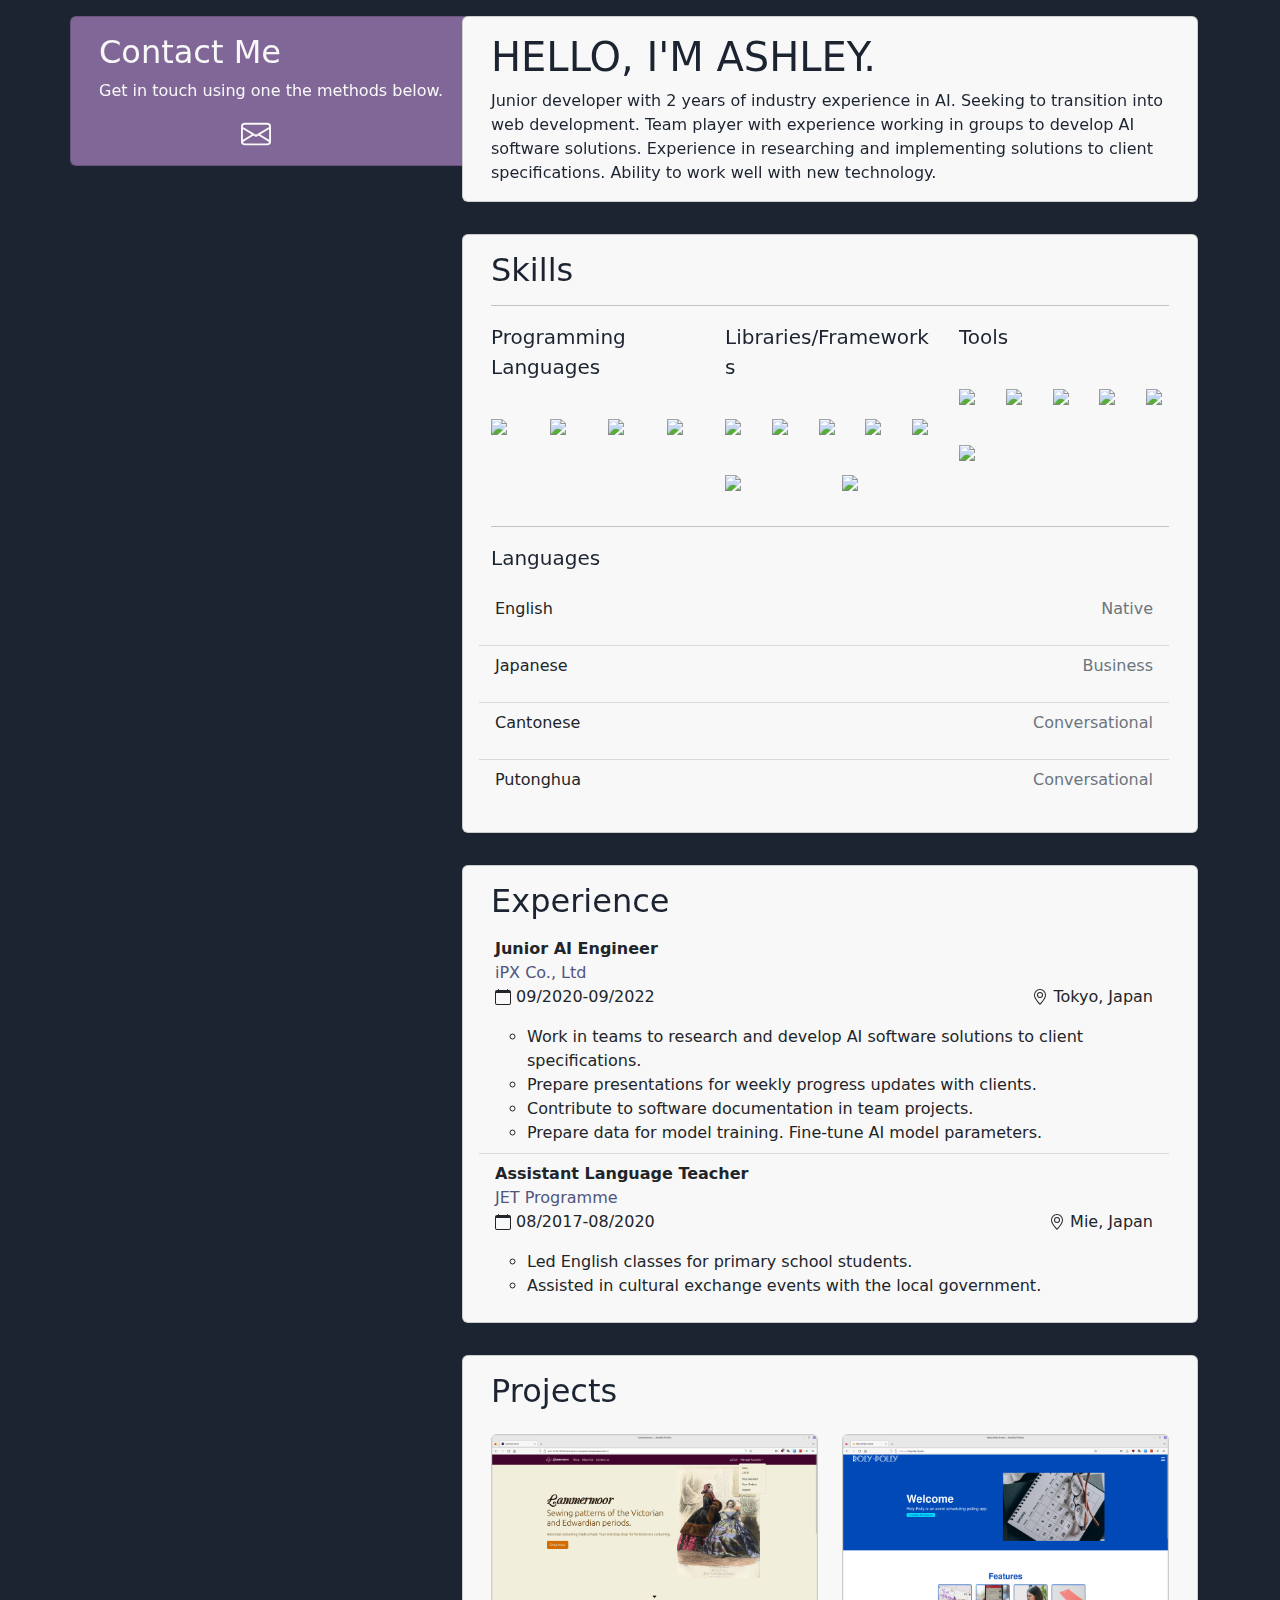
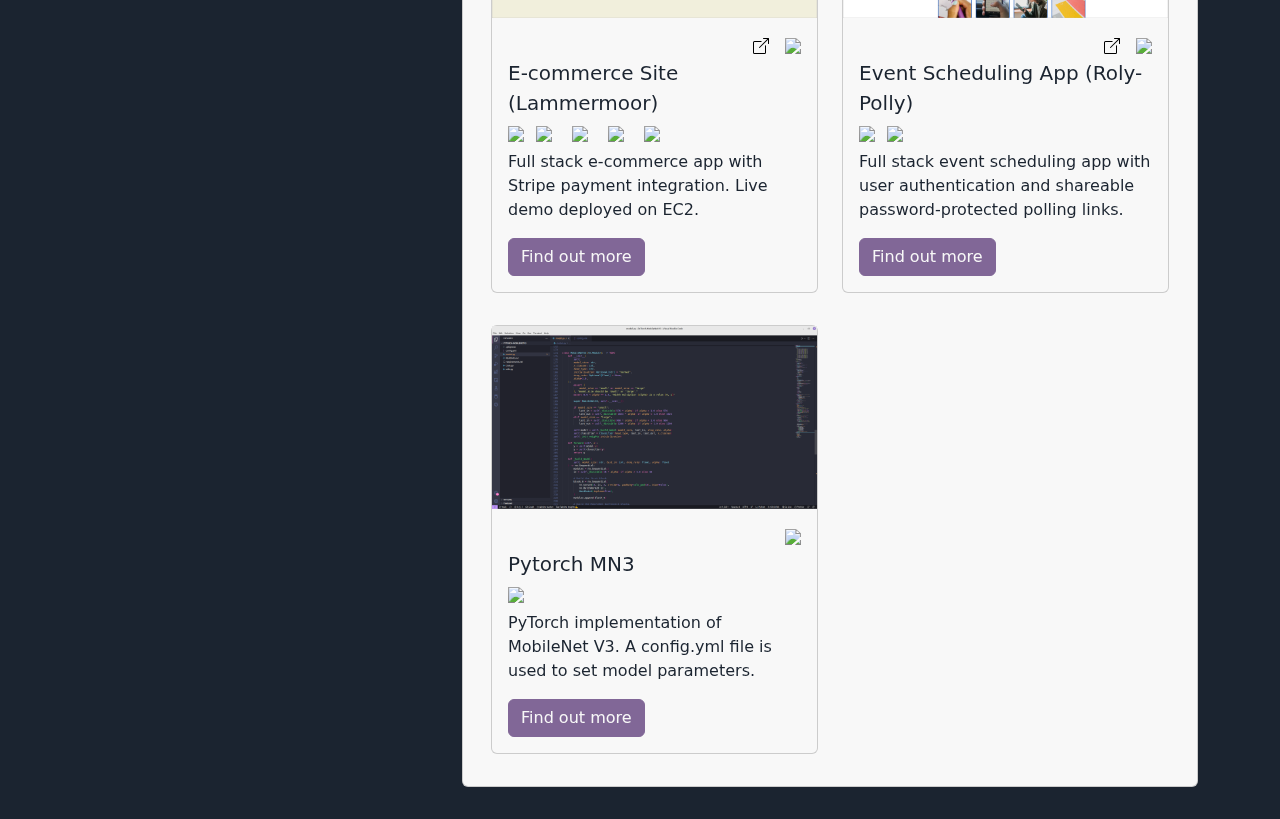
==== commit ccedff34: "Mail icon colour fix" ====
--- a/index.html
+++ b/index.html
@@ -9,7 +9,7 @@
       name="description"
       content="I'm a Python developer with two years of experience."
     />
-    <link href="/css/main.min.css" rel="stylesheet" />
+    <link href="./css/main.min.css" rel="stylesheet" />
     <link
       rel="stylesheet"
       href="https://cdn.jsdelivr.net/gh/devicons/devicon@v2.15.1/devicon.min.css"
@@ -39,7 +39,7 @@
                         xmlns="http://www.w3.org/2000/svg"
                         width="30"
                         height="30"
-                        fill="#d6d5a8"
+                        fill="#f8f8f8"
                         class="bi bi-envelope"
                         viewBox="0 0 16 16"
                       >
@@ -534,17 +534,21 @@
                   </p>
                   <div class="d-flex justify-content-between w-25">
                     <a href="https://github.com/ashuuuriii">
-                      <i class="devicon-github-original text-light icon-lg mx-1"></i>
+                      <i
+                        class="devicon-github-original text-light icon-lg mx-1"
+                      ></i>
                     </a>
                     <a href="https://www.linkedin.com/in/ashleyrupak/">
-                      <i class="devicon-linkedin-plain text-light icon-lg mx-1"></i>
+                      <i
+                        class="devicon-linkedin-plain text-light icon-lg mx-1"
+                      ></i>
                     </a>
                     <a href="mailto:apak@mailsire.com">
                       <svg
                         xmlns="http://www.w3.org/2000/svg"
                         width="30"
                         height="30"
-                        fill="#d6d5a8"
+                        fill="#f8f8f8"
                         class="bi bi-envelope mx-1"
                         viewBox="0 0 16 16"
                       >
